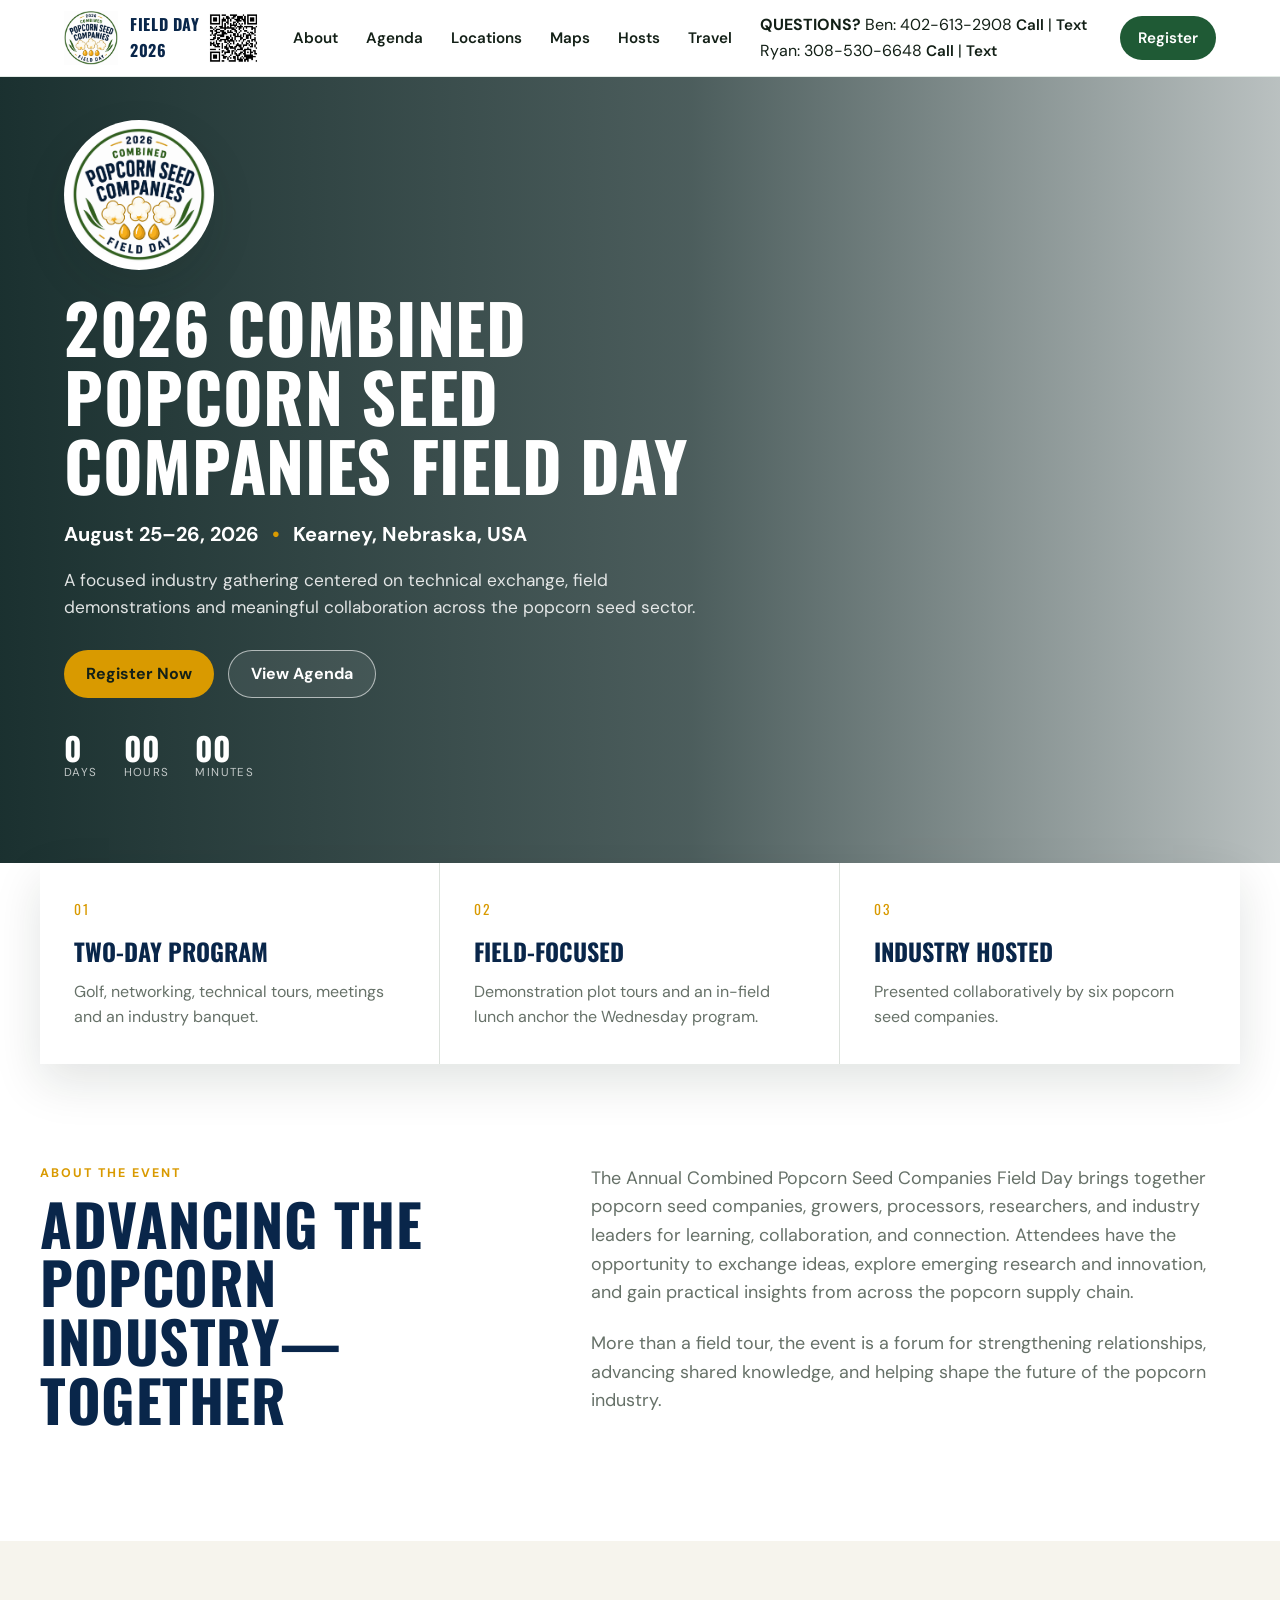
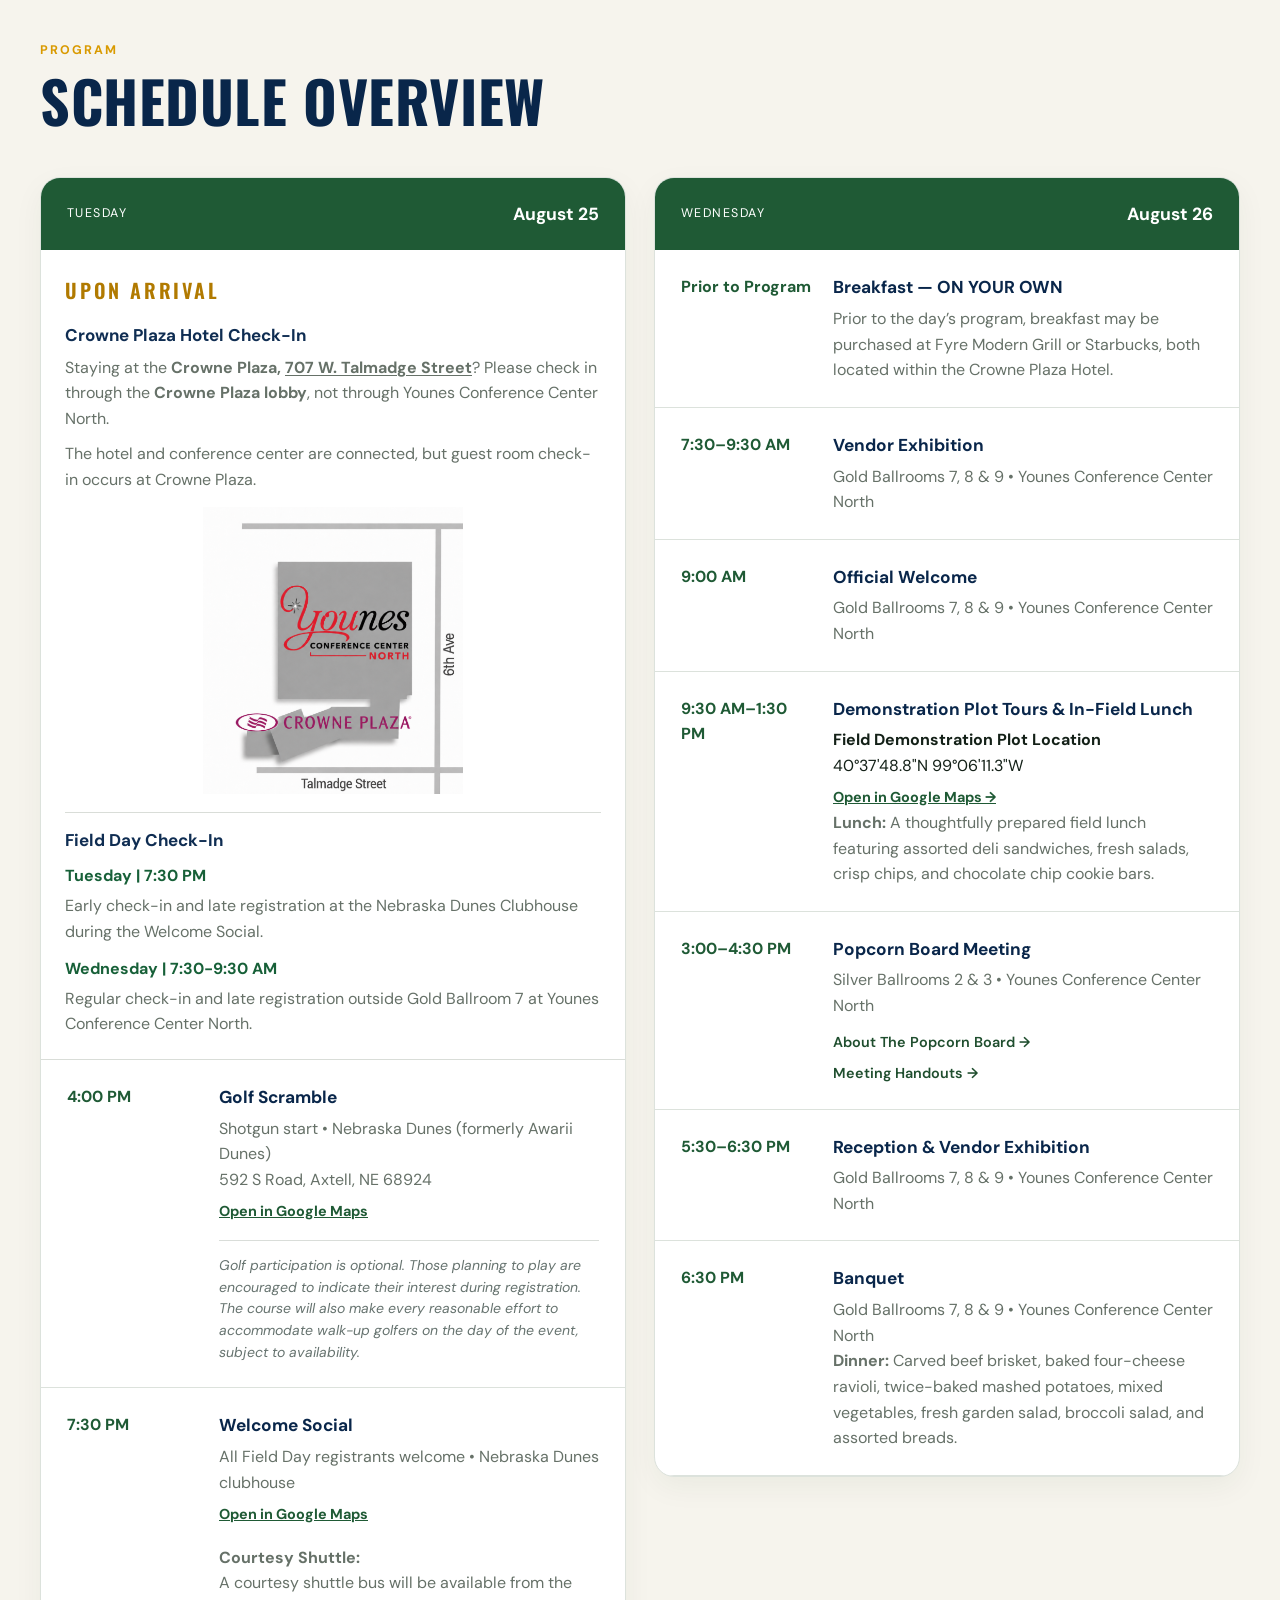
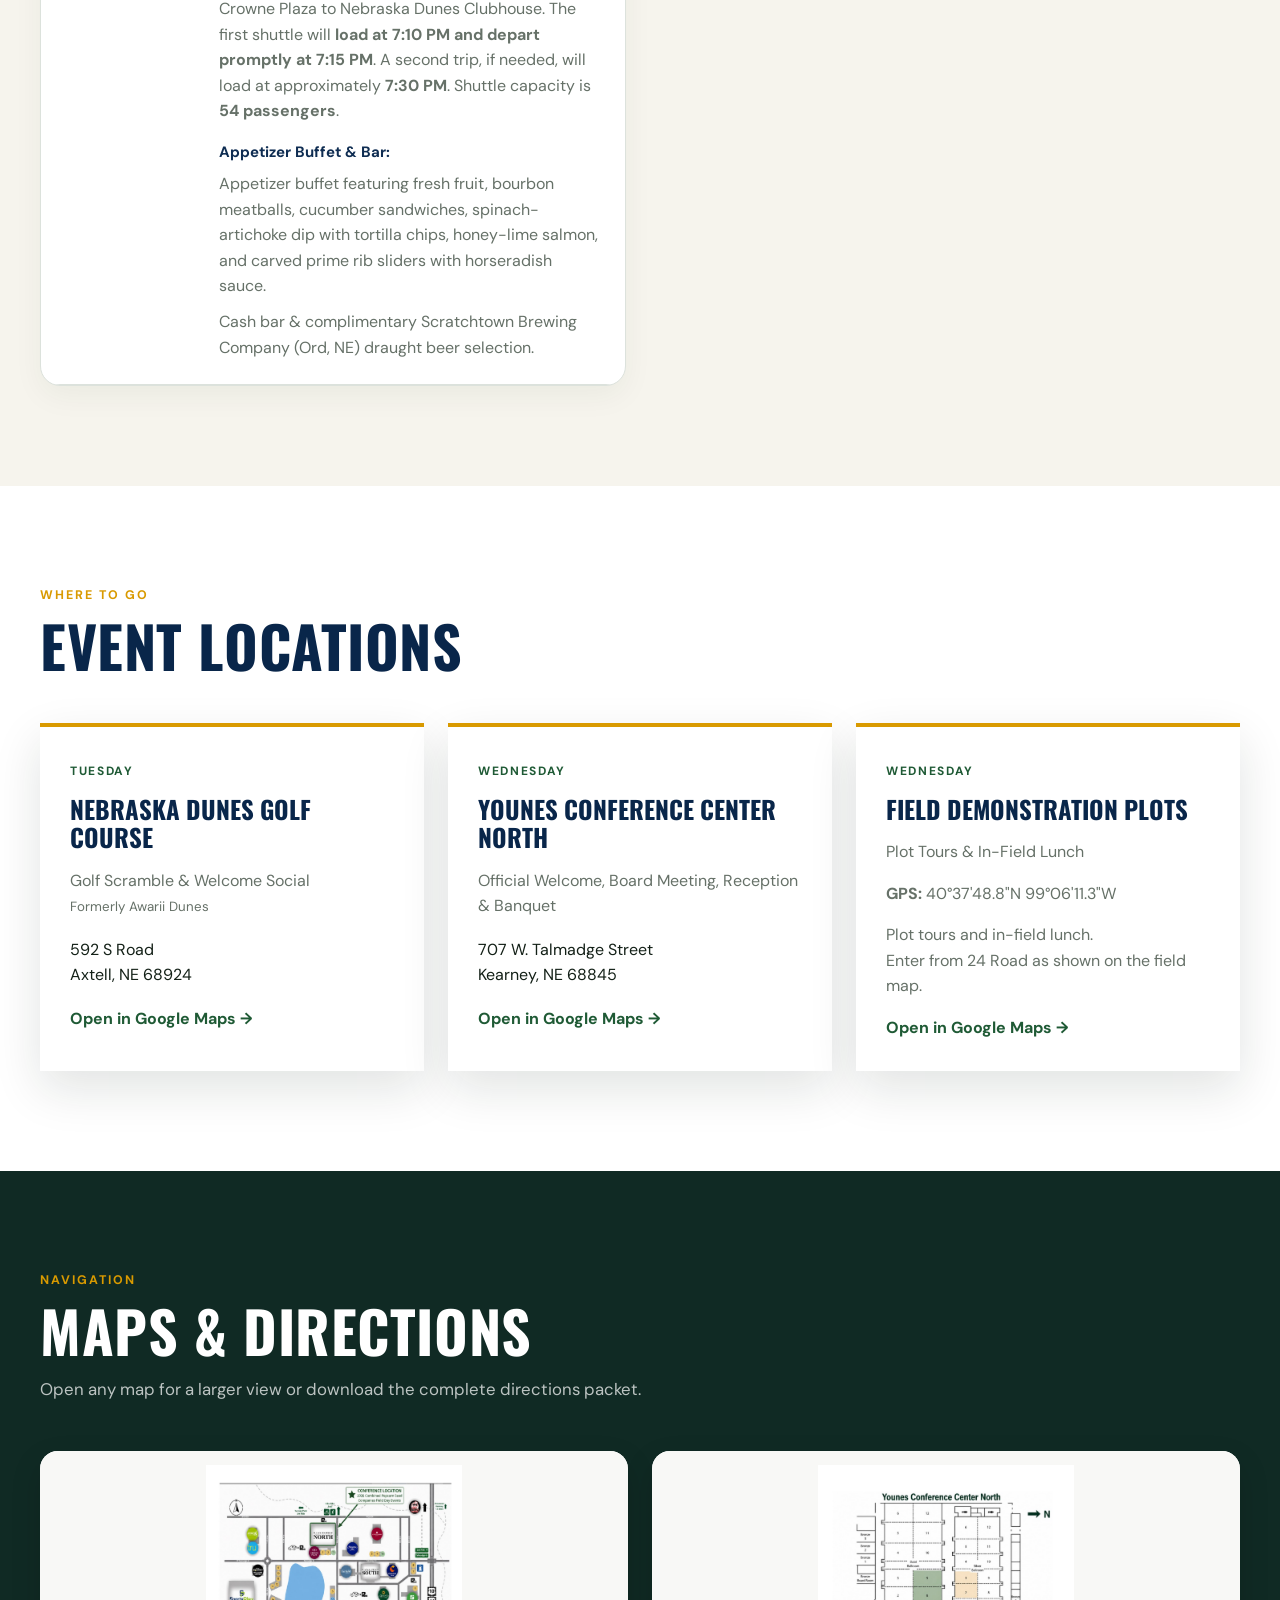
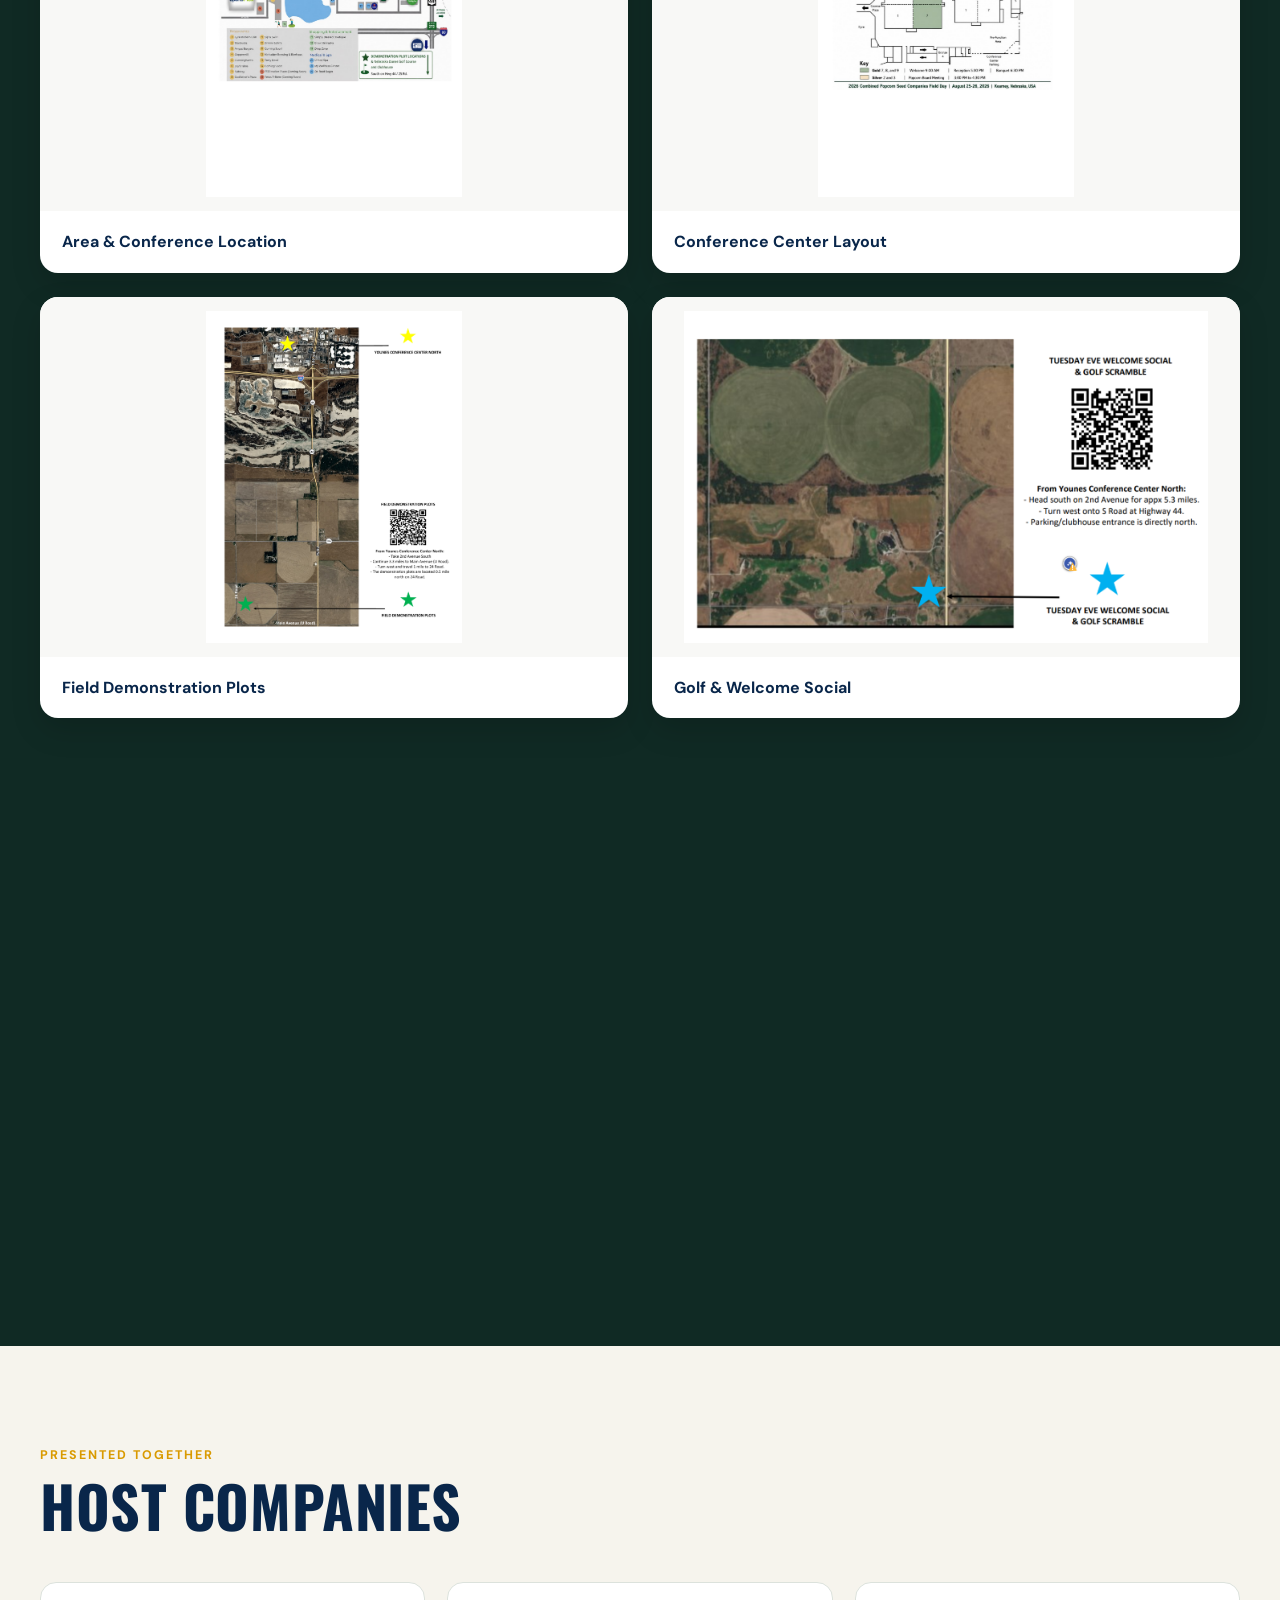
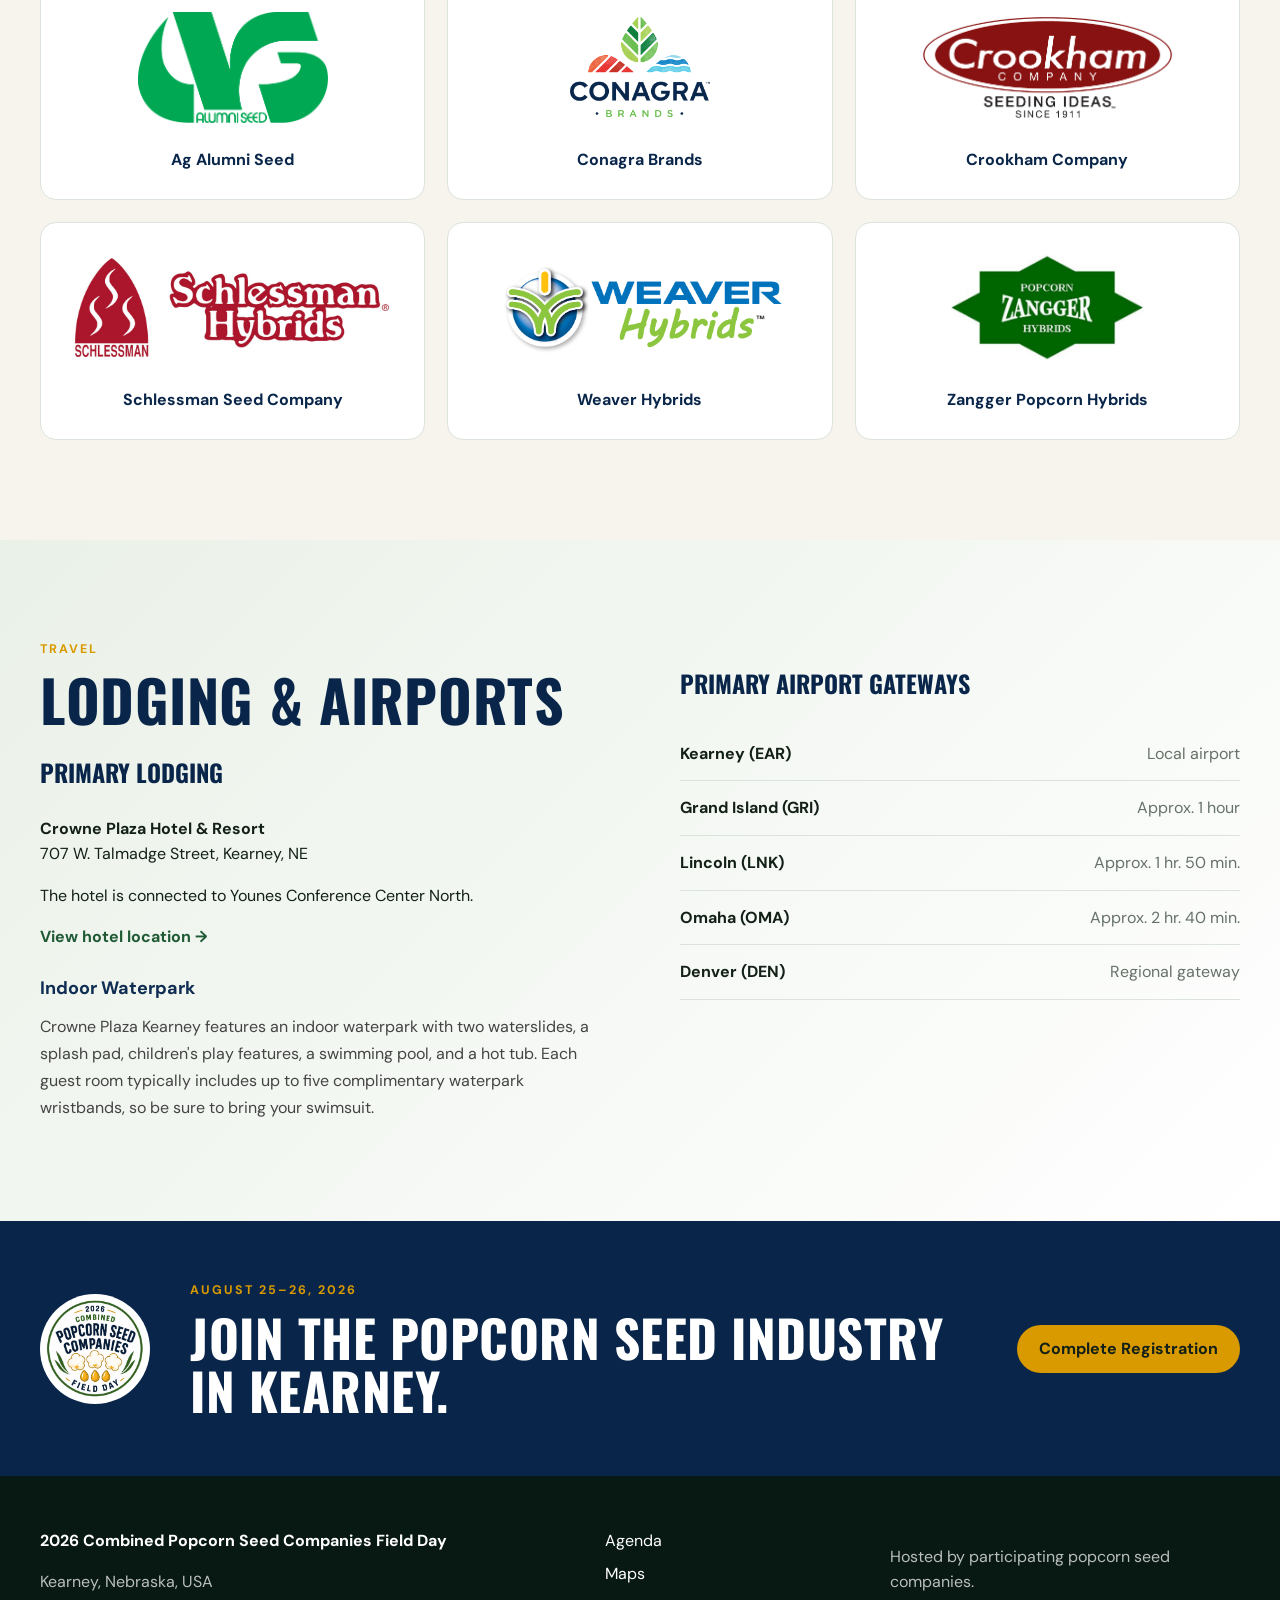
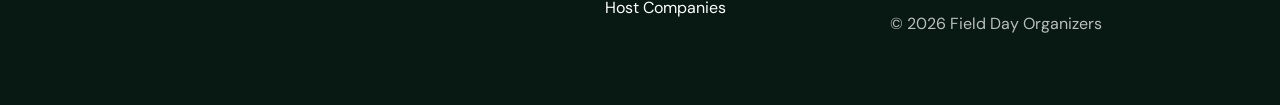
==== index.html @ 21fa8c06 "Update index.html" ====
<!doctype html>
<html lang="en">
<head>
  <meta charset="utf-8">
  <meta name="viewport" content="width=device-width, initial-scale=1">
  <meta name="description" content="Official event site for the 2026 Combined Popcorn Seed Companies Field Day, August 25–26 in Kearney, Nebraska.">
  <meta name="theme-color" content="#173f2a">
  <title>2026 Combined Popcorn Seed Companies Field Day</title>
  <link rel="preconnect" href="https://fonts.googleapis.com">
  <link rel="preconnect" href="https://fonts.gstatic.com" crossorigin>
  <link href="https://fonts.googleapis.com/css2?family=DM+Sans:wght@400;500;600;700&family=Oswald:wght@500;600;700&display=swap" rel="stylesheet">
  <link rel="stylesheet" href="styles.css">
</head>
<body>
  <a class="skip-link" href="#main">Skip to content</a>

  <header class="site-header" id="top">
    <div class="nav-wrap">
      <a class="brand" href="#top" aria-label="Field Day home">
        <img src="event-logo.png" alt="2026 Combined Popcorn Seed Companies Field Day logo">
        <span>Field Day 2026</span>
      </a>
      <button class="menu-toggle" aria-expanded="false" aria-controls="site-nav">Menu</button>
      <nav id="site-nav" aria-label="Primary navigation">

<div class="nav-qr">
  <img src="event-site-qr.png" alt="QR code for Field Day event site">
</div>

  <a href="#about">About</a>
        <a href="#agenda">Agenda</a>
        <a href="#locations">Locations</a>
        <a href="#maps">Maps</a>
        <a href="#hosts">Hosts</a>
        <a href="#travel">Travel</a>

<div class="nav-contact">
  <strong>QUESTIONS?</strong>

  <span class="contact-line">
    Ben: 402-613-2908
    <a href="tel:+14026132908">Call</a>
    <span class="contact-divider">|</span>
    <a href="sms:+14026132908">Text</a>
  </span>

  <span class="contact-line">
    Ryan: 308-530-6648
    <a href="tel:+13085306648">Call</a>
    <span class="contact-divider">|</span>
    <a href="sms:+13085306648">Text</a>
  </span>
</div>

<a class="nav-register" href="https://forms.gle/hFQQf5shELJ8Fr5n6" target="_blank" rel="noopener">Register</a>
      </nav>
    </div>
  </header>

  <main id="main">
    <section class="hero">
      <div class="hero-overlay"></div>
      <div class="hero-inner reveal">
        <img class="hero-logo" src="event-logo.png" alt="">
        <h1>2026 Combined Popcorn Seed Companies <span class="no-break">Field Day</span></h1>
        <p class="hero-meta">August 25–26, 2026 <span>•</span> Kearney, Nebraska, USA</p>
        <p class="hero-copy">A focused industry gathering centered on technical exchange, field demonstrations and meaningful collaboration across the popcorn seed sector.</p>
        <div class="hero-actions">
          <a class="button button-primary" href="https://forms.gle/hFQQf5shELJ8Fr5n6" target="_blank" rel="noopener">Register Now</a>
          <a class="button button-secondary" href="#agenda">View Agenda</a>
        </div>
        <div class="countdown" aria-label="Countdown to Field Day">
          <div><strong id="days">--</strong><span>Days</span></div>
          <div><strong id="hours">--</strong><span>Hours</span></div>
          <div><strong id="minutes">--</strong><span>Minutes</span></div>
        </div>
      </div>
    </section>

    <section class="quick-facts section">
      <div class="section-inner facts-grid reveal">
        <article><span>01</span><h2>Two-Day Program</h2><p>Golf, networking, technical tours, meetings and an industry banquet.</p></article>
        <article><span>02</span><h2>Field-Focused</h2><p>Demonstration plot tours and an in-field lunch anchor the Wednesday program.</p></article>
        <article><span>03</span><h2>Industry Hosted</h2><p>Presented collaboratively by six popcorn seed companies.</p></article>
      </div>
    </section>

    <section class="section about-section" id="about">
      <div class="section-inner about-grid">
        <div class="section-heading reveal">
          <p class="eyebrow">About the Event</p>
          <h2>Advancing the Popcorn Industry—Together</h2>
        </div>
        <div class="about-copy reveal">
          <p>The Annual Combined Popcorn Seed Companies Field Day brings together popcorn seed companies, growers, processors, researchers, and industry leaders for learning, collaboration, and connection. Attendees have the opportunity to exchange ideas, explore emerging research and innovation, and gain practical insights from across the popcorn supply chain.</p>
          <p>More than a field tour, the event is a forum for strengthening relationships, advancing shared knowledge, and helping shape the future of the popcorn industry.</p>
        </div>
      </div>
    </section>

    <section class="section section-light" id="agenda">
      <div class="section-inner">
        <div class="section-heading reveal">
          <p class="eyebrow">Program</p>
          <h2>Schedule Overview</h2>
        </div>

<div class="day-grid">

  <!-- TUESDAY -->
  <article class="day-card reveal">

    <div class="day-head">
      <span>Tuesday</span>
      <strong>August 25</strong>
    </div>
  <div class="arrival-info">

      <div class="arrival-heading">UPON ARRIVAL</div>

      <div class="arrival-block">
        <h3>Crowne Plaza Hotel Check-In</h3>

      <p>
  Staying at the <strong>Crowne Plaza,
  <a class="arrival-address"
     href="https://www.google.com/maps/search/?api=1&query=Crowne+Plaza+Kearney+707+W+Talmadge+Street+Kearney+NE"
     target="_blank"
     rel="noopener">707 W. Talmadge Street</a></strong>?
  Please check in through the <strong>Crowne Plaza lobby</strong>, not through
  Younes Conference Center North.
</p>

        <p class="arrival-small">
          The hotel and conference center are connected, but guest room check-in
          occurs at Crowne Plaza.
        </p>

        <img
          class="arrival-map"
          src="younes-crowne-detail.png"
          alt="Map showing Crowne Plaza and Younes Conference Center North">
      </div>

      <div class="arrival-registration">
        <h3>Field Day Check-In</h3>

        <div class="arrival-row">
          <strong>Tuesday | 7:30 PM</strong>
          <span>
            Early check-in and late registration at the Nebraska Dunes Clubhouse
            during the Welcome Social.
          </span>
        </div>

        <div class="arrival-row">
          <strong>Wednesday | 7:30-9:30 AM</strong>
          <span>
            Regular check-in and late registration outside Gold Ballroom 7
            at Younes Conference Center North.
          </span>
        </div>

      </div>

    </div>
<div class="timeline-item golf-item">
  <time>4:00 PM</time>
  <div>
    <h3>Golf Scramble</h3>

    <p>
      Shotgun start • Nebraska Dunes (formerly Awarii Dunes)<br>
      592 S Road, Axtell, NE 68924
    </p>

    <a href="https://www.google.com/maps/search/?api=1&query=Nebraska+Dunes+Golf+Course+592+S+Road+Axtell+NE+68924"
       target="_blank"
       rel="noopener">
      Open in Google Maps
    </a>

    <p class="golf-note">
      Golf participation is optional. Those planning to play are encouraged to indicate
      their interest during registration. The course will also make every reasonable effort
      to accommodate walk-up golfers on the day of the event, subject to availability.
    </p>
  </div>
</div>


<div class="timeline-item">
  <time>7:30 PM</time>

  <div>
    <h3>Welcome Social</h3>

    <p>
      All Field Day registrants welcome • Nebraska Dunes clubhouse
    </p>

    <a href="https://www.google.com/maps/search/?api=1&query=Nebraska+Dunes+Golf+Course+592+S+Road+Axtell+NE+68924"
       target="_blank"
       rel="noopener">
      Open in Google Maps
      </a>

    <p style="margin-top:18px;">
      <strong>Courtesy Shuttle:</strong><br>
      A courtesy shuttle bus will be available from the Crowne Plaza to Nebraska Dunes Clubhouse.
      The first shuttle will <strong>load at 7:10 PM and depart promptly at 7:15 PM</strong>.
      A second trip, if needed, will load at approximately <strong>7:30 PM</strong>.
      Shuttle capacity is <strong>54 passengers</strong>.
    </p>

    <div class="social-details">
      <h4>Appetizer Buffet &amp; Bar:</h4>

      <p>
        Appetizer buffet featuring fresh fruit, bourbon meatballs, cucumber sandwiches,
        spinach-artichoke dip with tortilla chips, honey-lime salmon, and carved prime
        rib sliders with horseradish sauce.
      </p>

      <p>
        Cash bar &amp; complimentary Scratchtown Brewing Company (Ord, NE) draught beer selection.
      </p>
    </div>
  </div>
</div>
  

  </article>


  <!-- WEDNESDAY -->
  <article class="day-card reveal">

    <div class="day-head">
      <span>Wednesday</span>
      <strong>August 26</strong>
    </div>
            <div class="timeline-item">
              <time>Prior to Program</time>
              <div><h3>Breakfast — ON YOUR OWN</h3><p>Prior to the day’s program, breakfast may be purchased at Fyre Modern Grill or Starbucks, both located within the Crowne Plaza Hotel.</p></div>
            </div>
            <div class="timeline-item">
              <time>7:30–9:30 AM</time>
              <div><h3>Vendor Exhibition</h3><p>Gold Ballrooms 7, 8 &amp; 9 • Younes Conference Center North</p></div>
            </div>
            <div class="timeline-item">
              <time>9:00 AM</time>
              <div><h3>Official Welcome</h3><p>Gold Ballrooms 7, 8 &amp; 9 • Younes Conference Center North</p></div>
            </div>
            <div class="timeline-item">
              <time>9:30 AM–1:30 PM</time>
              <div><h3>Demonstration Plot Tours & In-Field Lunch</h3>

<div class="location-coming-soon">
    <strong>Field Demonstration Plot Location</strong><br>
    40°37'48.8"N 99°06'11.3"W<br>
    <a href="https://www.google.com/maps/search/?api=1&query=40%C2%B037%2748.8%22N+99%C2%B006%2711.3%22W"
       target="_blank"
       rel="noopener">
        Open in Google Maps →
    </a>
</div><p class="lunch-note">
    <strong>Lunch:</strong> A thoughtfully prepared field lunch featuring assorted deli sandwiches, fresh salads, crisp chips, and chocolate chip cookie bars.
</p></div>
            </div>
          <div class="timeline-item">
  <time>3:00–4:30 PM</time>
  <div>
    <h3>Popcorn Board Meeting</h3>
    <p>Silver Ballrooms 2 &amp; 3 • Younes Conference Center North</p>

    <div style="margin-top:12px;">
    <a href="https://www.popcorn.org/All-About-Popcorn/About-Us/"
   style="display:block; color:#1f4e2e; font-weight:600; text-decoration:none; margin-bottom:6px;">
  About The Popcorn Board →
</a>

      <a href="meeting-handouts.html"
         style="display:block; color:#1f4e2e; font-weight:600; text-decoration:none;">
        Meeting Handouts →
      </a>
    </div>
  </div>
</div>

<div class="timeline-item">
  <time>5:30–6:30 PM</time>
  <div>
    <h3>Reception &amp; Vendor Exhibition</h3>
    <p>Gold Ballrooms 7, 8 &amp; 9 • Younes Conference Center North</p>
  </div>
</div>

<div class="timeline-item">
  <time>6:30 PM</time>
  <div>
    <h3>Banquet</h3>
    <p>Gold Ballrooms 7, 8 &amp; 9 • Younes Conference Center North</p>
    <p class="lunch-note">
      <strong>Dinner:</strong> Carved beef brisket, baked four-cheese ravioli,
      twice-baked mashed potatoes, mixed vegetables, fresh garden salad,
      broccoli salad, and assorted breads.
    </p>
  </div>
</div>
          </article>
        </div>
      </div>
    </section>

    <section class="section locations" id="locations">
      <div class="section-inner">
        <div class="section-heading reveal">
          <p class="eyebrow">Where to Go</p>
          <h2>Event Locations</h2>
        </div>
        <div class="location-grid">
          <article class="location-card reveal">
            <span class="location-label">Tuesday</span>
            <h3>Nebraska Dunes Golf Course</h3>
            <p>Golf Scramble &amp; Welcome Social<br><small>Formerly Awarii Dunes</small></p>
            <address>592 S Road<br>Axtell, NE 68924</address>
            <a class="text-link" href="https://www.google.com/maps/search/?api=1&query=Nebraska+Dunes+Golf+Course+592+S+Road+Axtell+NE+68924" target="_blank" rel="noopener">Open in Google Maps →</a>
          </article>
          <article class="location-card reveal">
            <span class="location-label">Wednesday</span>
            <h3>Younes Conference Center North</h3>
            <p>Official Welcome, Board Meeting, Reception &amp; Banquet</p>
            <address>707 W. Talmadge Street<br>Kearney, NE 68845</address>
            <a class="text-link" href="https://www.google.com/maps/search/?api=1&query=Younes+Conference+Center+North+707+W+Talmadge+Street+Kearney+NE+68845" target="_blank" rel="noopener">Open in Google Maps →</a>
          </article>
         <article class="location-card reveal">
  <span class="location-label">Wednesday</span>

  <h3>Field Demonstration Plots</h3>

  <p>Plot Tours &amp; In-Field Lunch</p>

  <p>
    <strong>GPS:</strong> 40°37'48.8"N 99°06'11.3"W
  </p>

  <p>
    Plot tours and in-field lunch.<br>
    Enter from 24 Road as shown on the field map.
  </p>

  <a class="text-link"
     href="https://www.google.com/maps/search/?api=1&query=40%C2%B037%2748.8%22N+99%C2%B006%2711.3%22W"
     target="_blank"
     rel="noopener">
     Open in Google Maps →
  </a>
</article>

</div>
</div>
</section>

<section class="section section-dark" id="maps">
  <div class="section-inner">

    <div class="section-heading reveal">
      <p class="eyebrow">Navigation</p>
      <h2>Maps &amp; Directions</h2>
      <p>Open any map for a larger view or download the complete directions packet.</p>
    </div>

    <div class="map-grid">

      <a class="map-card reveal"
         href="area-map.png"
         target="_blank"
         rel="noopener">
        <img
          src="area-map.png"
          alt="Area map showing Younes Conference Center North, nearby hotels and routes">
        <span>Area &amp; Conference Location</span>
      </a>

      <a class="map-card reveal"
         href="conference-center-map.png"
         target="_blank"
         rel="noopener">
        <img
          src="conference-center-map.png"
          alt="Younes Conference Center North ballroom layout">
        <span>Conference Center Layout</span>
      </a>

      <a class="map-card reveal"
         href="demonstration-plots-map.png"
         target="_blank"
         rel="noopener">
        <img
          src="demonstration-plots-map.png"
          alt="Field demonstration plot directions">
        <span>Field Demonstration Plots</span>
      </a>

      <a class="map-card reveal"
         href="nebraska-dunes-map-public.png"
         target="_blank"
         rel="noopener">
        <img
          src="nebraska-dunes-map-public.png"
          alt="Golf and Welcome Social map and driving directions">
        <span>Golf &amp; Welcome Social</span>
      </a>

      <a class="map-card reveal map-card-wide"
         href="plot-parking-map.png"
         target="_blank"
         rel="noopener">
        <img
          src="plot-parking-map.png"
          alt="Aerial map showing the field demonstration plot entrance, parking and lunch location along 24 Road">
        <span>Plot Parking &amp; Site Access</span>
      </a>

    </div>

    <div class="center-action reveal">
      <a class="button button-gold"
         href="2026 Field Day Maps &amp; Directions Public.pdf"
         target="_blank"
         rel="noopener">
        Download Complete Maps PDF
      </a>
    </div>

  </div>
</section>

    <section class="section section-light" id="hosts">
      <div class="section-inner">
        <div class="section-heading reveal">
          <p class="eyebrow">Presented Together</p>
          <h2>Host Companies</h2>
        </div>
        <div class="logo-grid">
          <a class="logo-card reveal" href="https://www.agalumniseed.com/" target="_blank" rel="noopener"><img src="ag-alumni.png" alt="Ag Alumni Seed"><span>Ag Alumni Seed</span></a>
          <a class="logo-card reveal" href="https://www.conagrabrands.com/" target="_blank" rel="noopener"><img src="conagra.png" alt="Conagra Brands"><span>Conagra Brands</span></a>
          <a class="logo-card reveal" href="https://www.crookham.com/" target="_blank" rel="noopener"><img src="crookham.png" alt="Crookham Company"><span>Crookham Company</span></a>
          <a class="logo-card reveal" href="https://www.schlessman-seed.com/" target="_blank" rel="noopener"><img src="schlessman.jpg" alt="Schlessman Seed Company"><span>Schlessman Seed Company</span></a>
          <a class="logo-card reveal" href="https://weaverhybrids.com/" target="_blank" rel="noopener"><img src="weaver.png" alt="Weaver Hybrids"><span>Weaver Hybrids</span></a>
        <a class="logo-card reveal host-card"
   href="https://www.zanggerpopcornhybrids.com/"
   target="_blank"
   rel="noopener">

    <div class="host-badge">
    <strong>2026<br>PHYSICAL HOST</strong>
</div>

    <img src="zangger.png" alt="Zangger Popcorn Hybrids">

    <span>Zangger Popcorn Hybrids</span>

</a>
        </div>
      </div>
    </section>

    <section class="section travel" id="travel">
      <div class="section-inner travel-grid">
        <div class="reveal">
          <p class="eyebrow">Travel</p>
          <h2>Lodging &amp; Airports</h2>
          <h3>Primary Lodging</h3>
          <p><strong>Crowne Plaza Hotel &amp; Resort</strong><br>707 W. Talmadge Street, Kearney, NE</p>
          <p>The hotel is connected to Younes Conference Center North.</p>
          <a class="text-link" href="https://www.google.com/maps/search/?api=1&query=Crowne+Plaza+Kearney+707+W+Talmadge+Street+Kearney+NE" target="_blank" rel="noopener">View hotel location →</a> <div style="margin-top:24px;">
  <h4 style="font-size:18px; font-weight:700; color:#0f2d52; margin-bottom:10px;">
    Indoor Waterpark
  </h4>
  <p style="font-size:16px; line-height:1.7; color:#444; margin:0;">
    Crowne Plaza Kearney features an indoor waterpark with two waterslides, a splash pad, children's play features, a swimming pool, and a hot tub. Each guest room typically includes up to five complimentary waterpark wristbands, so be sure to bring your swimsuit.
  </p>
</div>
        </div>
        <div class="airport-list reveal">
          <h3>Primary Airport Gateways</h3>
          <p><strong>Kearney (EAR)</strong><span>Local airport</span></p>
          <p><strong>Grand Island (GRI)</strong><span>Approx. 1 hour</span></p>
          <p><strong>Lincoln (LNK)</strong><span>Approx. 1 hr. 50 min.</span></p>
          <p><strong>Omaha (OMA)</strong><span>Approx. 2 hr. 40 min.</span></p>
          <p><strong>Denver (DEN)</strong><span>Regional gateway</span></p>
        </div>
      </div>
    </section>

    <section class="cta-section">
      <div class="section-inner cta-inner reveal">
        <img src="event-logo.png" alt="">
        <div><p class="eyebrow">August 25–26, 2026</p><h2>Join the popcorn seed industry in Kearney.</h2></div>
        <a class="button button-primary" href="https://forms.gle/hFQQf5shELJ8Fr5n6" target="_blank" rel="noopener">Complete Registration</a>
      </div>
    </section>
  </main>

  <footer>
    <div class="footer-inner">
      <div><strong>2026 Combined Popcorn Seed Companies Field Day</strong><p>Kearney, Nebraska, USA</p></div>
      <div><a href="#agenda">Agenda</a><a href="#maps">Maps</a><a href="#hosts">Host Companies</a></div>
      <div><p>Hosted by participating popcorn seed companies.</p><p>© 2026 Field Day Organizers</p></div>
    </div>
  </footer>

  <script src="script.js"></script>
</body>
</html>
---- styles.css ----
:root{--green:#1f5a35;--green2:#35712d;--navy:#09264a;--gold:#d99a00;--cream:#f6f4ed;--ink:#132017;--muted:#667168;--white:#fff;--line:#dce2dc;--shadow:0 18px 45px rgba(14,37,23,.12)}
*{box-sizing:border-box}html{scroll-behavior:smooth}body{margin:0;font-family:"DM Sans",sans-serif;color:var(--ink);background:#fff;line-height:1.6}img{max-width:100%;display:block}a{color:inherit}.skip-link{position:absolute;left:-9999px}.skip-link:focus{left:1rem;top:1rem;z-index:999;background:#fff;padding:.75rem 1rem}.site-header{position:fixed;top:0;left:0;right:0;z-index:100;background:#fff;border-bottom:1px solid rgba(31,90,53,.12)}.nav-wrap{max-width:1200px;margin:auto;height:76px;padding:0 24px;display:flex;align-items:center;justify-content:space-between}.brand{display:flex;align-items:center;gap:12px;text-decoration:none;font-weight:700;color:var(--navy)}.brand img{width:54px;height:54px;object-fit:contain}.brand span{font-family:Oswald,sans-serif;letter-spacing:.04em;text-transform:uppercase}.site-header nav{display:flex;align-items:center;gap:28px}.site-header nav a{text-decoration:none;font-weight:600;font-size:.95rem}.site-header nav a:hover{color:var(--green)}.nav-register{background:var(--green);color:#fff!important;padding:10px 18px;border-radius:999px}.menu-toggle{display:none;border:0;background:transparent;font-weight:700;font-size:1rem}.hero{min-height:760px;display:grid;place-items:center;position:relative;padding:120px 24px 80px;background:url('assets/images/popcorn-bg.png') center/cover no-repeat;overflow:hidden}.hero-overlay{position:absolute;inset:0;background:linear-gradient(90deg,rgba(7,31,30,.92),rgba(7,31,30,.72) 54%,rgba(7,31,30,.28))}.hero-inner{position:relative;z-index:1;max-width:760px;width:100%;margin-right:auto;margin-left:max(24px,calc((100vw - 1200px)/2));color:#fff}.hero-logo{width:150px;background:#fff;border-radius:50%;padding:8px;box-shadow:var(--shadow);margin-bottom:22px}.eyebrow{text-transform:uppercase;letter-spacing:.16em;font-size:.78rem;font-weight:700;color:var(--gold);margin:0 0 10px}.hero h1,.section-heading h2,.travel h2,.cta-section h2{font-family:Oswald,sans-serif;text-transform:uppercase;line-height:1.02;letter-spacing:.01em}.hero h1{font-size:clamp(3rem,5.3vw,5.5rem);max-width:1000px;margin:0 0 18px}.no-break{white-space:nowrap}.hero-meta{font-size:1.25rem;font-weight:700;margin:0 0 14px}.hero-meta span{color:var(--gold);padding:0 8px}.hero-copy{font-size:1.08rem;max-width:650px;color:rgba(255,255,255,.86)}.hero-actions{display:flex;gap:14px;flex-wrap:wrap;margin-top:28px}.button{display:inline-flex;align-items:center;justify-content:center;min-height:48px;padding:0 22px;border-radius:999px;text-decoration:none;font-weight:700;transition:.2s ease}.button:hover{transform:translateY(-2px)}.button-primary{background:var(--gold);color:#132017}.button-secondary{border:1px solid rgba(255,255,255,.6);color:#fff;background:rgba(255,255,255,.08)}.button-gold{background:var(--gold);color:#1c261d}.countdown{display:flex;gap:26px;margin-top:34px}.countdown div{display:grid}.countdown strong{font-family:Oswald,sans-serif;font-size:2rem;line-height:1}.countdown span{font-size:.72rem;text-transform:uppercase;letter-spacing:.12em;color:rgba(255,255,255,.72)}.section{padding:100px 24px}.section-inner{max-width:1200px;margin:auto}.section-light{background:var(--cream)}.section-dark{background:#102a24;color:#fff}.section-heading{max-width:720px;margin-bottom:48px}.section-heading h2,.travel h2,.cta-section h2{font-size:clamp(2.4rem,4.5vw,4.5rem);margin:0 0 12px;color:var(--navy)}.section-dark .section-heading h2{color:#fff}.section-heading>p:last-child{color:var(--muted);font-size:1.05rem}.section-dark .section-heading>p:last-child{color:rgba(255,255,255,.72)}.quick-facts{padding:0 24px;background:#fff}.about-section{background:#fff}.about-grid{display:grid;grid-template-columns:.85fr 1.15fr;gap:72px;align-items:start}.about-grid .section-heading{margin-bottom:0}.about-copy{font-size:1.12rem;color:var(--muted);max-width:720px}.about-copy p{margin:0 0 22px}.about-copy p:last-child{margin-bottom:0}.facts-grid{display:grid;grid-template-columns:repeat(3,1fr);transform:translateY(-44px);position:relative;z-index:3;box-shadow:var(--shadow)}.facts-grid article{background:#fff;padding:34px;border-right:1px solid var(--line)}.facts-grid article:last-child{border-right:0}.facts-grid span{font-family:Oswald,sans-serif;font-size:.85rem;color:var(--gold);letter-spacing:.14em}.facts-grid h2{font-family:Oswald,sans-serif;text-transform:uppercase;color:var(--navy);margin:10px 0 8px}.facts-grid p{margin:0;color:var(--muted)}.day-grid{display:grid;grid-template-columns:.85fr 1.15fr;gap:28px}.day-card{background:#fff;border:1px solid var(--line);border-radius:20px;overflow:hidden;box-shadow:0 10px 30px rgba(20,50,25,.05)}.day-head{display:flex;justify-content:space-between;align-items:center;padding:22px 26px;background:var(--green);color:#fff}.day-head span{text-transform:uppercase;letter-spacing:.12em;font-size:.78rem}.day-head strong{font-size:1.1rem}.timeline-item{display:grid;grid-template-columns:130px 1fr;gap:22px;padding:24px 26px;border-bottom:1px solid var(--line)}.timeline-item time{font-weight:700;color:var(--green)}.timeline-item h3{margin:0 0 4px;color:var(--navy);font-size:1.08rem}.timeline-item p{margin:0;color:var(--muted)}.timeline-item a{display:inline-block;margin-top:8px;color:var(--green);font-weight:700;font-size:.9rem}.note{margin:22px 26px 26px;color:var(--muted);font-size:.9rem;font-style:italic}.location-grid{display:grid;grid-template-columns:repeat(3,1fr);gap:24px}.location-card{border-top:4px solid var(--gold);padding:30px;background:#fff;box-shadow:var(--shadow)}.location-label{font-size:.75rem;text-transform:uppercase;letter-spacing:.14em;color:var(--green);font-weight:700}.location-card h3{font-family:Oswald,sans-serif;text-transform:uppercase;color:var(--navy);font-size:1.55rem;line-height:1.15;margin:12px 0}.location-card p{color:var(--muted)}address{font-style:normal;margin:18px 0}.text-link{color:var(--green);font-weight:700;text-decoration:none}.map-grid{display:grid;grid-template-columns:repeat(2,1fr);gap:24px}.map-card{background:#fff;color:var(--ink);text-decoration:none;border-radius:18px;overflow:hidden;transition:.2s;box-shadow:0 12px 30px rgba(0,0,0,.15)}.map-card:hover{transform:translateY(-4px)}.map-card img{width:100%;height:360px;object-fit:contain;background:#f8f8f6;padding:14px}.map-card span{display:block;padding:18px 22px;font-weight:700;color:var(--navy)}.center-action{text-align:center;margin-top:34px}.logo-grid{display:grid;grid-template-columns:repeat(3,1fr);gap:22px}.logo-card{min-height:190px;background:#fff;border:1px solid var(--line);border-radius:16px;padding:24px;display:flex;flex-direction:column;align-items:center;justify-content:center;text-decoration:none;gap:18px;transition:.2s}.logo-card:hover{transform:translateY(-4px);box-shadow:var(--shadow)}.logo-card img{width:100%;height:100px;object-fit:contain}.logo-card span{font-weight:700;color:var(--navy)}.logo-dark{background:#121212}.logo-dark span{color:#fff}.travel{background:linear-gradient(135deg,#eaf1e8,#fff)}.travel-grid{display:grid;grid-template-columns:1fr 1fr;gap:80px;align-items:start}.travel h3,.airport-list h3{font-family:Oswald,sans-serif;color:var(--navy);text-transform:uppercase;font-size:1.5rem}.airport-list p{display:flex;justify-content:space-between;border-bottom:1px solid var(--line);padding:14px 0;margin:0}.airport-list span{color:var(--muted)}.cta-section{padding:60px 24px;background:var(--navy);color:#fff}.cta-inner{display:grid;grid-template-columns:120px 1fr auto;gap:30px;align-items:center}.cta-inner img{width:110px;background:#fff;border-radius:50%;padding:6px}.cta-section h2{color:#fff;margin:0;font-size:clamp(2rem,4vw,3.5rem)}footer{background:#081813;color:rgba(255,255,255,.72);padding:52px 24px}.footer-inner{max-width:1200px;margin:auto;display:grid;grid-template-columns:1.5fr .7fr 1fr;gap:40px}.footer-inner strong{color:#fff}.footer-inner a{display:block;color:#fff;text-decoration:none;margin-bottom:8px}.reveal{opacity:0;transform:translateY(18px);transition:opacity .7s ease,transform .7s ease}.reveal.visible{opacity:1;transform:none}
@media(max-width:900px){.site-header nav{position:absolute;top:76px;left:0;right:0;background:#fff;padding:22px 24px;display:none;flex-direction:column;align-items:flex-start;border-bottom:1px solid var(--line)}.site-header nav.open{display:flex}.menu-toggle{display:block}.hero-inner{margin-left:0}.facts-grid,.day-grid,.location-grid,.logo-grid,.travel-grid,.footer-inner,.about-grid{grid-template-columns:1fr}.facts-grid{transform:none;margin:0}.facts-grid article{border-right:0;border-bottom:1px solid var(--line)}.quick-facts{padding:30px 24px}.map-grid{grid-template-columns:1fr}.cta-inner{grid-template-columns:80px 1fr}.cta-inner .button{grid-column:1/-1}.timeline-item{grid-template-columns:1fr;gap:4px}.section{padding:76px 20px}}
@media(max-width:560px){.brand span{display:none}.hero{min-height:720px}.hero h1{font-size:3.1rem}.hero-logo{width:120px}.hero-meta span{display:none}.hero-meta{display:grid;gap:4px}.countdown{gap:18px}.map-card img{height:260px}.logo-grid{grid-template-columns:1fr}.cta-inner{grid-template-columns:1fr}.cta-inner img{width:88px}.footer-inner{gap:24px}}

/* Host-company logo normalization */
.logo-card{
  min-height:218px;
  padding:26px 28px 24px;
  gap:20px;
  background:#fff;
}
.logo-card img{
  width:100%;
  height:112px;
  max-width:310px;
  object-fit:contain;
  object-position:center;
  margin:auto;
}
.logo-card span{
  min-height:30px;
  display:flex;
  align-items:center;
  justify-content:center;
  text-align:center;
  line-height:1.25;
}
.logo-card:hover{
  transform:translateY(-5px);
  box-shadow:0 18px 40px rgba(20,50,25,.13);
  border-color:rgba(31,90,53,.22);
}
.logo-card:nth-child(1) img{max-width:190px;}
.logo-card:nth-child(2) img{max-width:220px;}
.logo-card:nth-child(3) img{max-width:270px;}
.logo-card:nth-child(4) img{max-width:315px;}
.logo-card:nth-child(5) img{max-width:300px;}
.logo-card:nth-child(6) img{max-width:205px;}

/* Popcorn Board agenda link */
.popcorn-board-link{
  display:inline-flex;
  align-items:center;
  gap:9px;
  margin-top:11px;
  color:var(--green);
  font-weight:700;
  text-decoration:none;
  line-height:1.2;
}
.popcorn-board-link:hover{
  text-decoration:underline;
}
.popcorn-board-logo{
  width:34px;
  height:26px;
  object-fit:contain;
  object-position:center;
  flex:0 0 auto;
  display:block;
}
@media (max-width:700px){
  .popcorn-board-logo{
    width:30px;
    height:23px;
  }
}

.field-map-locked {
    cursor: default;
    pointer-events: none;
}

.field-map-placeholder {
    min-height: 260px;
    display: flex;
    flex-direction: column;
    justify-content: center;
    align-items: center;
    gap: 12px;
    padding: 32px;
    text-align: center;
    background:
        linear-gradient(rgba(255,255,255,.92), rgba(255,255,255,.92)),
        repeating-linear-gradient(
            135deg,
            #e8ecea 0,
            #e8ecea 16px,
            #f4f6f5 16px,
            #f4f6f5 32px
        );
}

.field-map-lock {
    font-size: 32px;
}

.field-map-placeholder strong {
    font-family: Oswald, sans-serif;
    font-size: 24px;
    text-transform: uppercase;
}

.field-map-placeholder small {
    color: #666;
    max-width: 300px;
    line-height: 1.5;
}}
/* ---------- 2026 Physical Host ---------- */

.host-card{
    position:relative;
    border:2px solid #c9a227;
    box-shadow:0 10px 22px rgba(201,162,39,.18);
}
.host-card:hover{
    background:#fffdf4;
    border-color:#d4af37;

    box-shadow:
        0 0 0 2px rgba(212,175,55,.45),
        0 14px 30px rgba(212,175,55,.35);

    transform:translateY(-3px);
    transition:all .25s ease;
}

.host-badge{
    position:absolute;
    top:12px;
    right:12px;

    background:#c9a227;
    color:#fff;

    padding:5px 10px;
    border-radius:999px;

    font-family:'Oswald', sans-serif;
    font-size:11px;
    font-weight:700;
    letter-spacing:1.3px;
    text-transform:uppercase;
    line-height:1.2;
    text-align:center;
}
.map-card-wide {
  grid-column: 1 / -1;
  max-width: 760px;
  justify-self: center;
  width: 100%;
}
@media (max-width: 768px) {
  .map-card-wide {
    grid-column: auto;
    max-width: 100%;
    justify-self: stretch;
  }
}
/* UPON ARRIVAL */

.arrival-info {
  margin: 24px 24px 22px;
  padding-top: 0;
  border-top: none !important;
}

.arrival-heading {
  margin-bottom: 18px;
  font-family: "Oswald", sans-serif;
  font-size: 20px;
  font-weight: 600;
  letter-spacing: 0.14em;
  color: #b17a00;
}

.arrival-block h3,
.arrival-registration h3 {
  margin: 0 0 8px;
  color: #0f2d52;
  font-size: 17px;
  line-height: 1.3;
}

.arrival-block p {
  margin: 0 0 10px;
  color: var(--muted);
  font-size: 1rem;
  line-height: 1.6;
}

.arrival-small {
  font-size: 1rem !important;
}

.arrival-map {
  display: block;
  width: 100%;
  max-width: 260px;
  height: auto;
  margin: 14px auto 18px;
}

.arrival-registration {
  padding-top: 16px;
  border-top: 1px solid #d9ddd8;
}

.arrival-registration h3 {
  margin-bottom: 12px;
}

.arrival-row {
  margin-bottom: 12px;
}

.arrival-row:last-child {
  margin-bottom: 0;
}

.arrival-row strong {
  display: block;
  margin-bottom: 4px;
  color: #176038;
  font-size: 1rem;
  font-weight: 700;
}

.arrival-row span {
  display: block;
  color: var(--muted);
  font-size: 1rem;
  line-height: 1.6;
}

@media (max-width: 700px) {
  .arrival-info {
    margin-left: 18px;
    margin-right: 18px;
  }

  .arrival-map {
    max-width: 230px;
  }
}
/* Golf note directly beneath Golf Scramble */
.golf-note {
  margin: 16px 0 0 !important;
  padding-top: 14px;
  border-top: 1px solid #d9ddd9;
  font-size: 14px !important;
  line-height: 1.55 !important;
  font-style: italic;
  color: #66736f !important;
}

/* Welcome Social food & beverage details */
.social-details {
  margin-top: 18px;
}

.social-details h4 {
  margin: 0 0 8px;
  font-family: "DM Sans", sans-serif;
  font-size: 15px;
  line-height: 1.4;
  font-weight: 700;
  color: #0f2d52;
}

.social-details p {
  margin: 0 0 10px;
  font-size: 1rem;
  line-height: 1.6;
  color: var(--muted);
}

.social-details p:last-child {
  margin-bottom: 0;
}
/* KEEP TUESDAY + WEDNESDAY AGENDA SIDE BY SIDE */
#agenda .day-grid {
  display: grid;
  grid-template-columns: repeat(2, minmax(0, 1fr));
  gap: 28px;
  align-items: start;
}

#agenda .day-card {
  min-width: 0;
  width: 100%;
}

/* Only stack the agenda on genuinely small/mobile screens */
@media (max-width: 700px) {
  #agenda .day-grid {
    grid-template-columns: 1fr;
  }
}
/* QR CODE IN NAVIGATION */
.nav-qr {
  display: flex;
  align-items: center;
  justify-content: center;
  width: 54px;
  height: 54px;
  flex: 0 0 54px;
  margin-right: 4px;
}

.nav-qr img {
  display: block !important;
  width: 54px !important;
  height: 54px !important;
  max-width: 54px !important;
  max-height: 54px !important;
  object-fit: contain !important;
  margin: 0 !important;
  padding: 0 !important;
}

@media (max-width: 900px) {
  .nav-qr {
    display: none;
  }
}
.arrival-address {
  color: inherit;
  font-weight: inherit;
  text-decoration: underline;
  text-decoration-thickness: 1px;
  text-underline-offset: 2px;
}

.arrival-address:hover {
  color: var(--green);
}
/* No divider above Upon Arrival */
.arrival-info {
  border-top: none !important;
}

/* Divider between Upon Arrival and Tuesday activities */
.golf-item {
  border-top: 1px solid #d9ddd8;
}
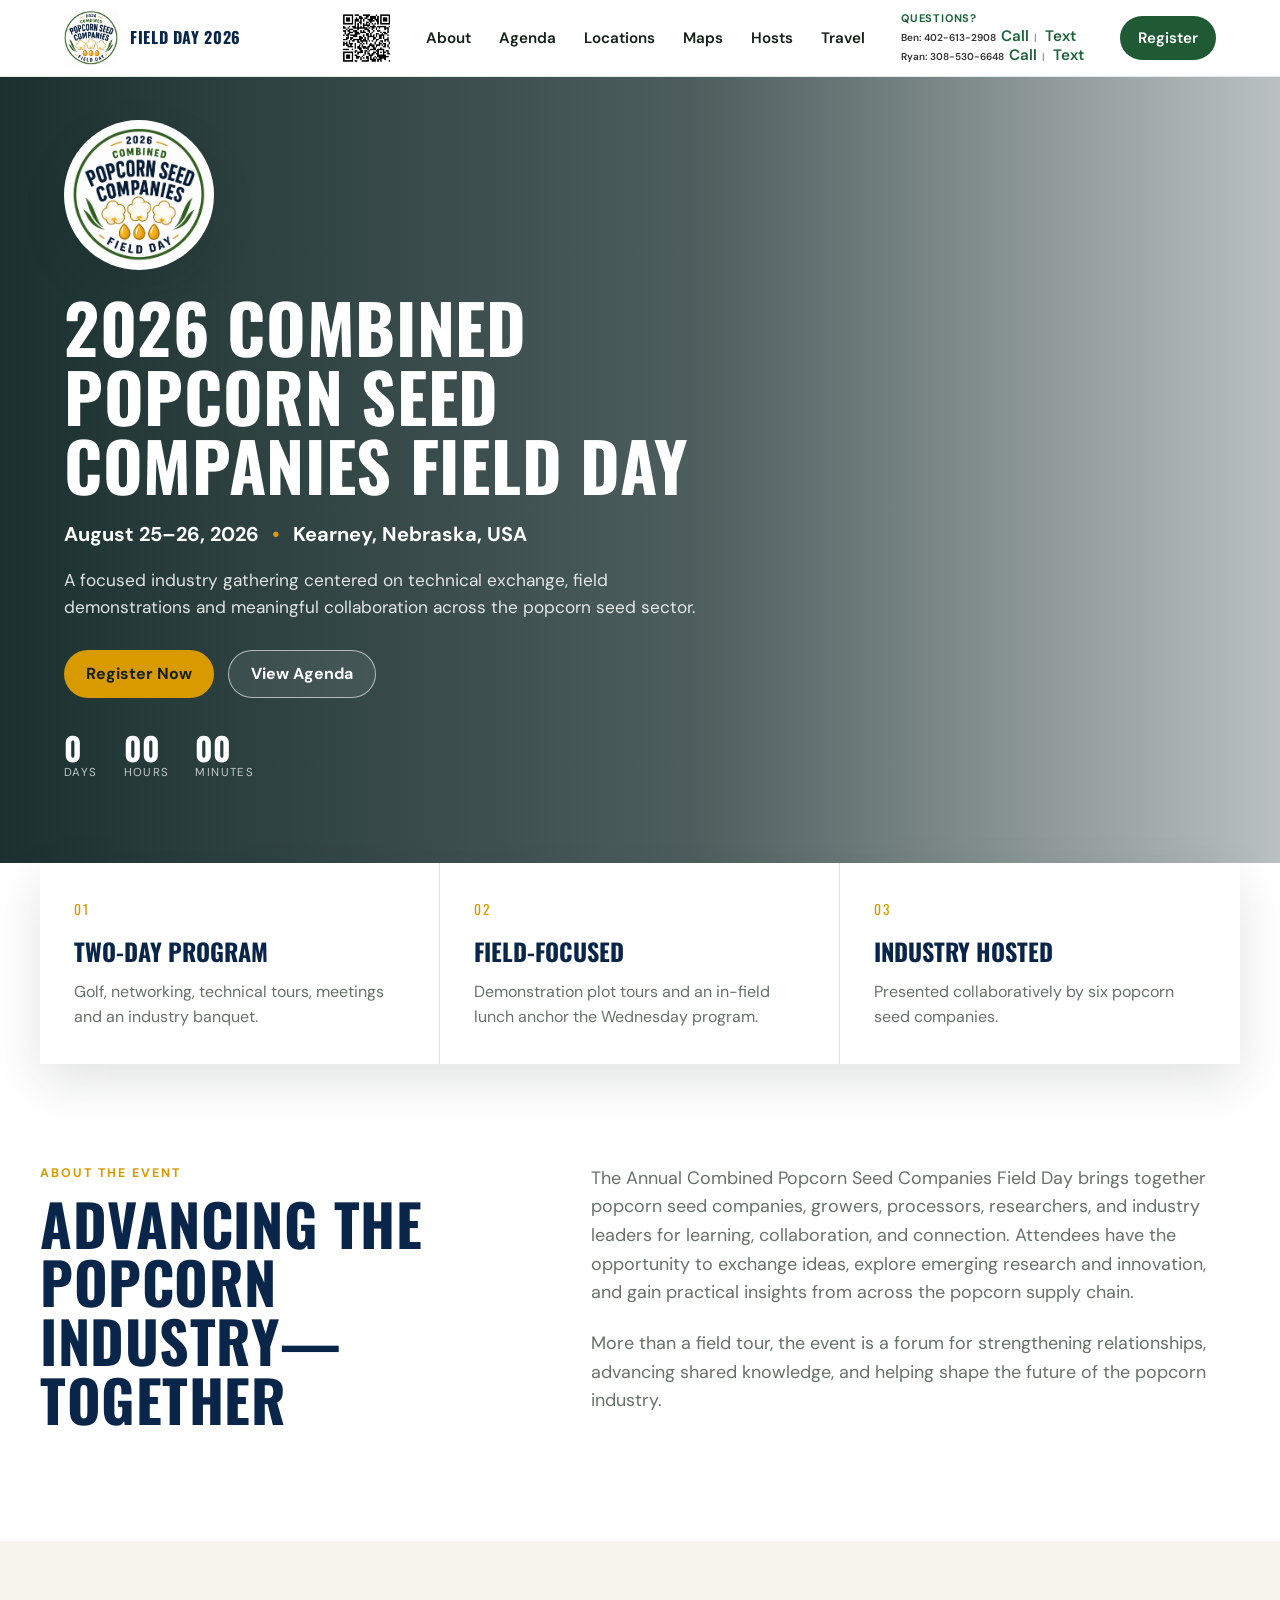
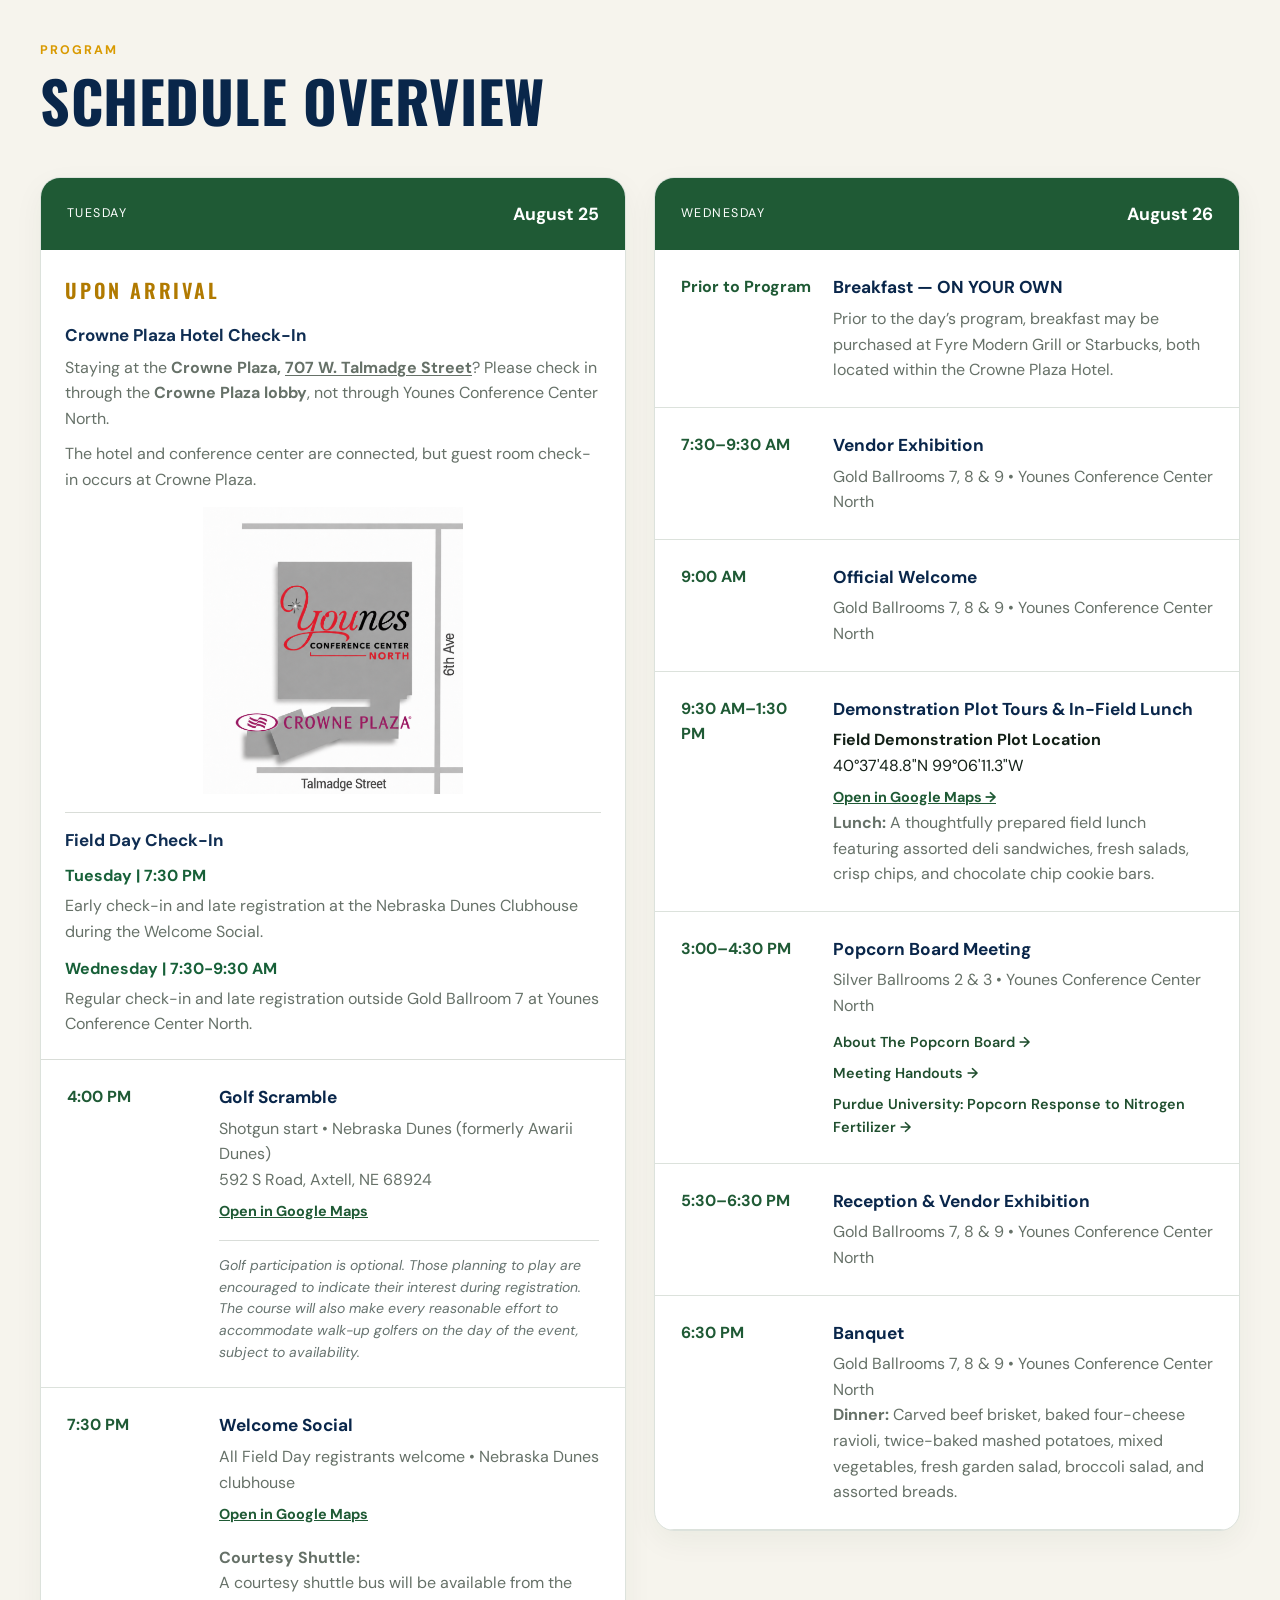
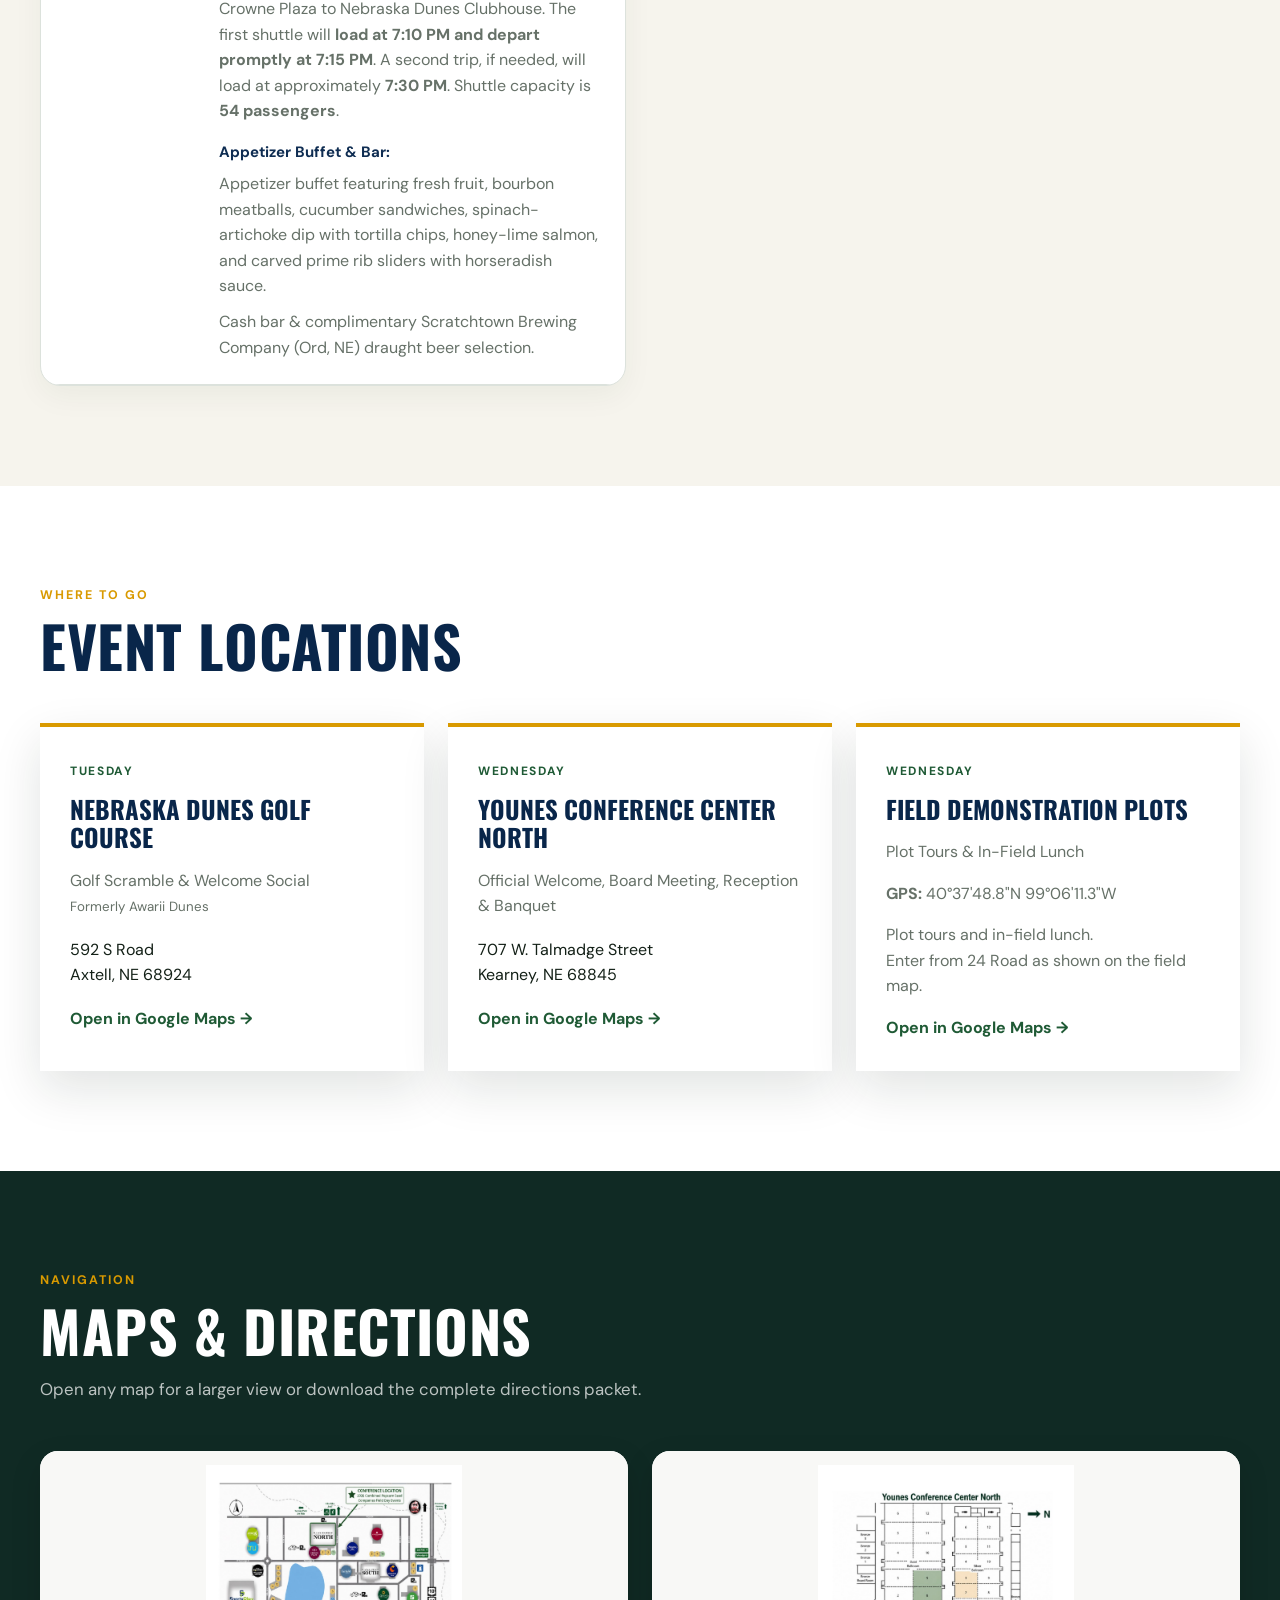
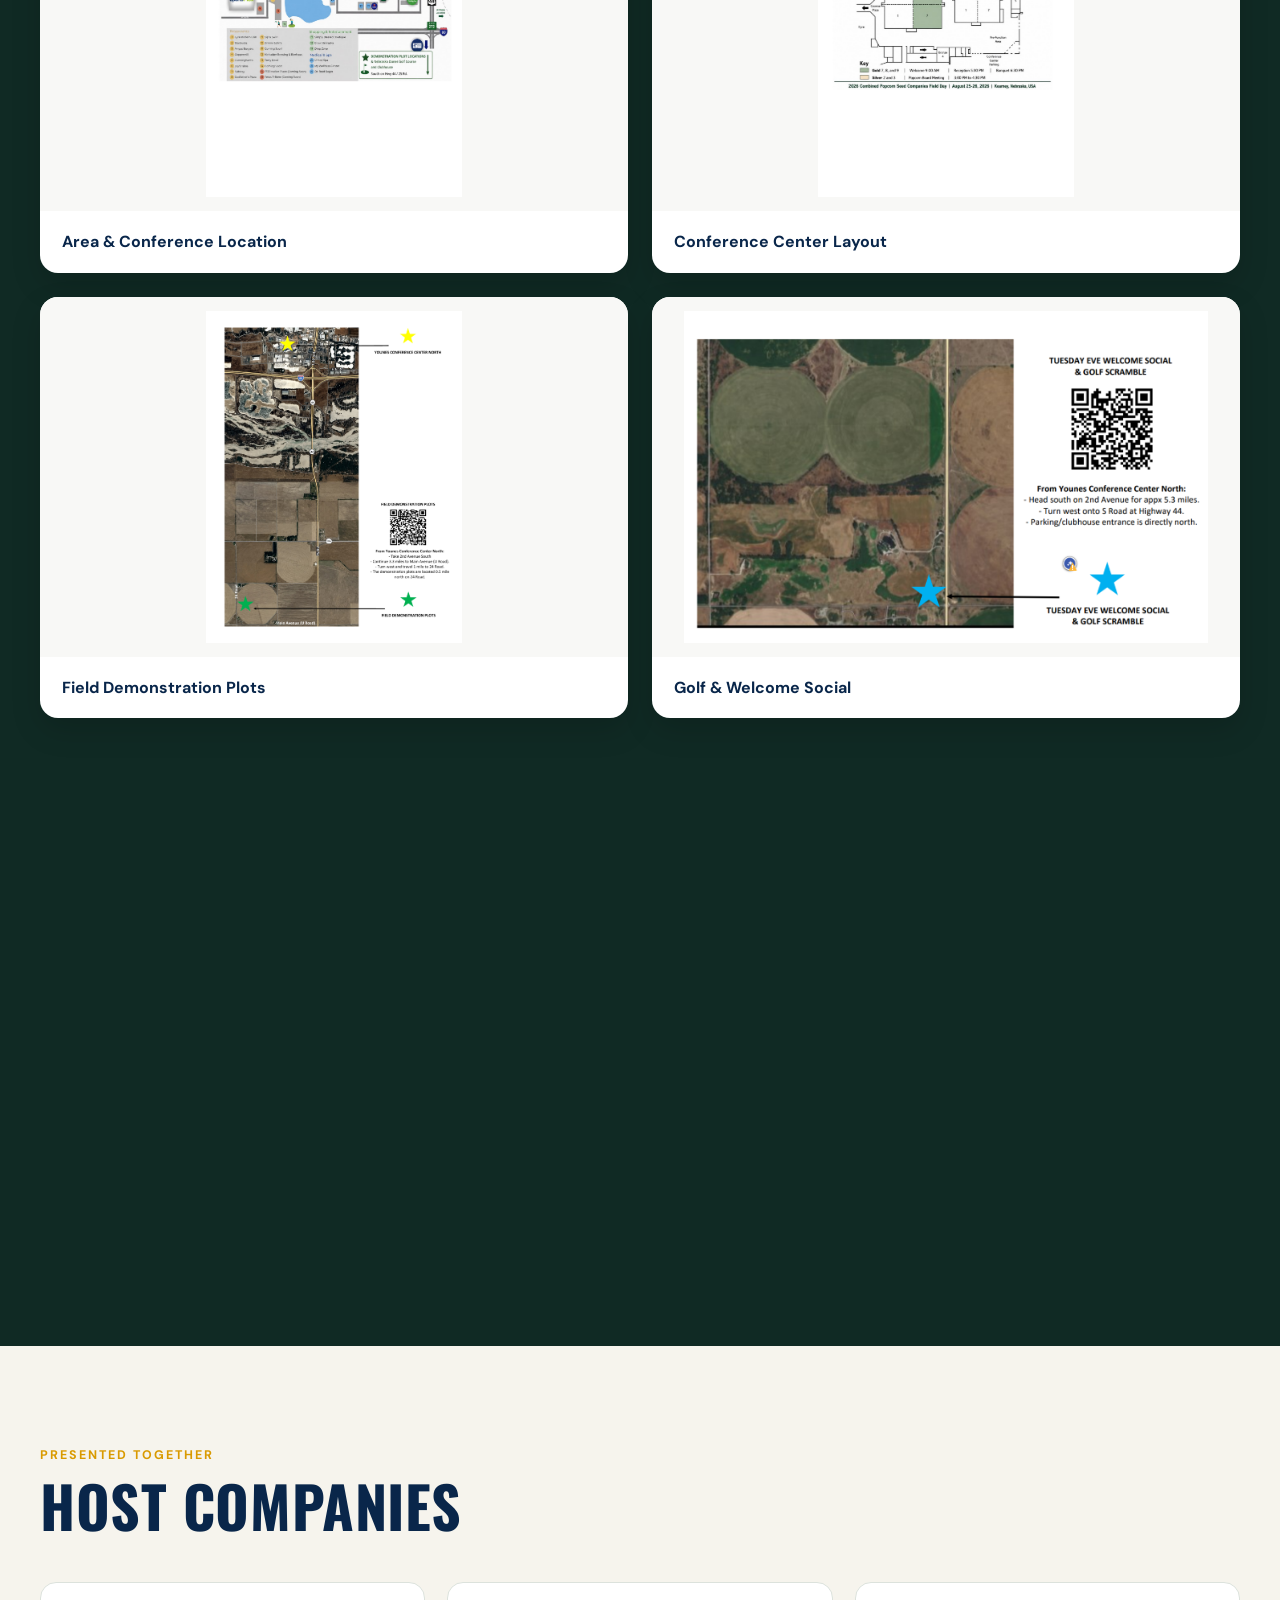
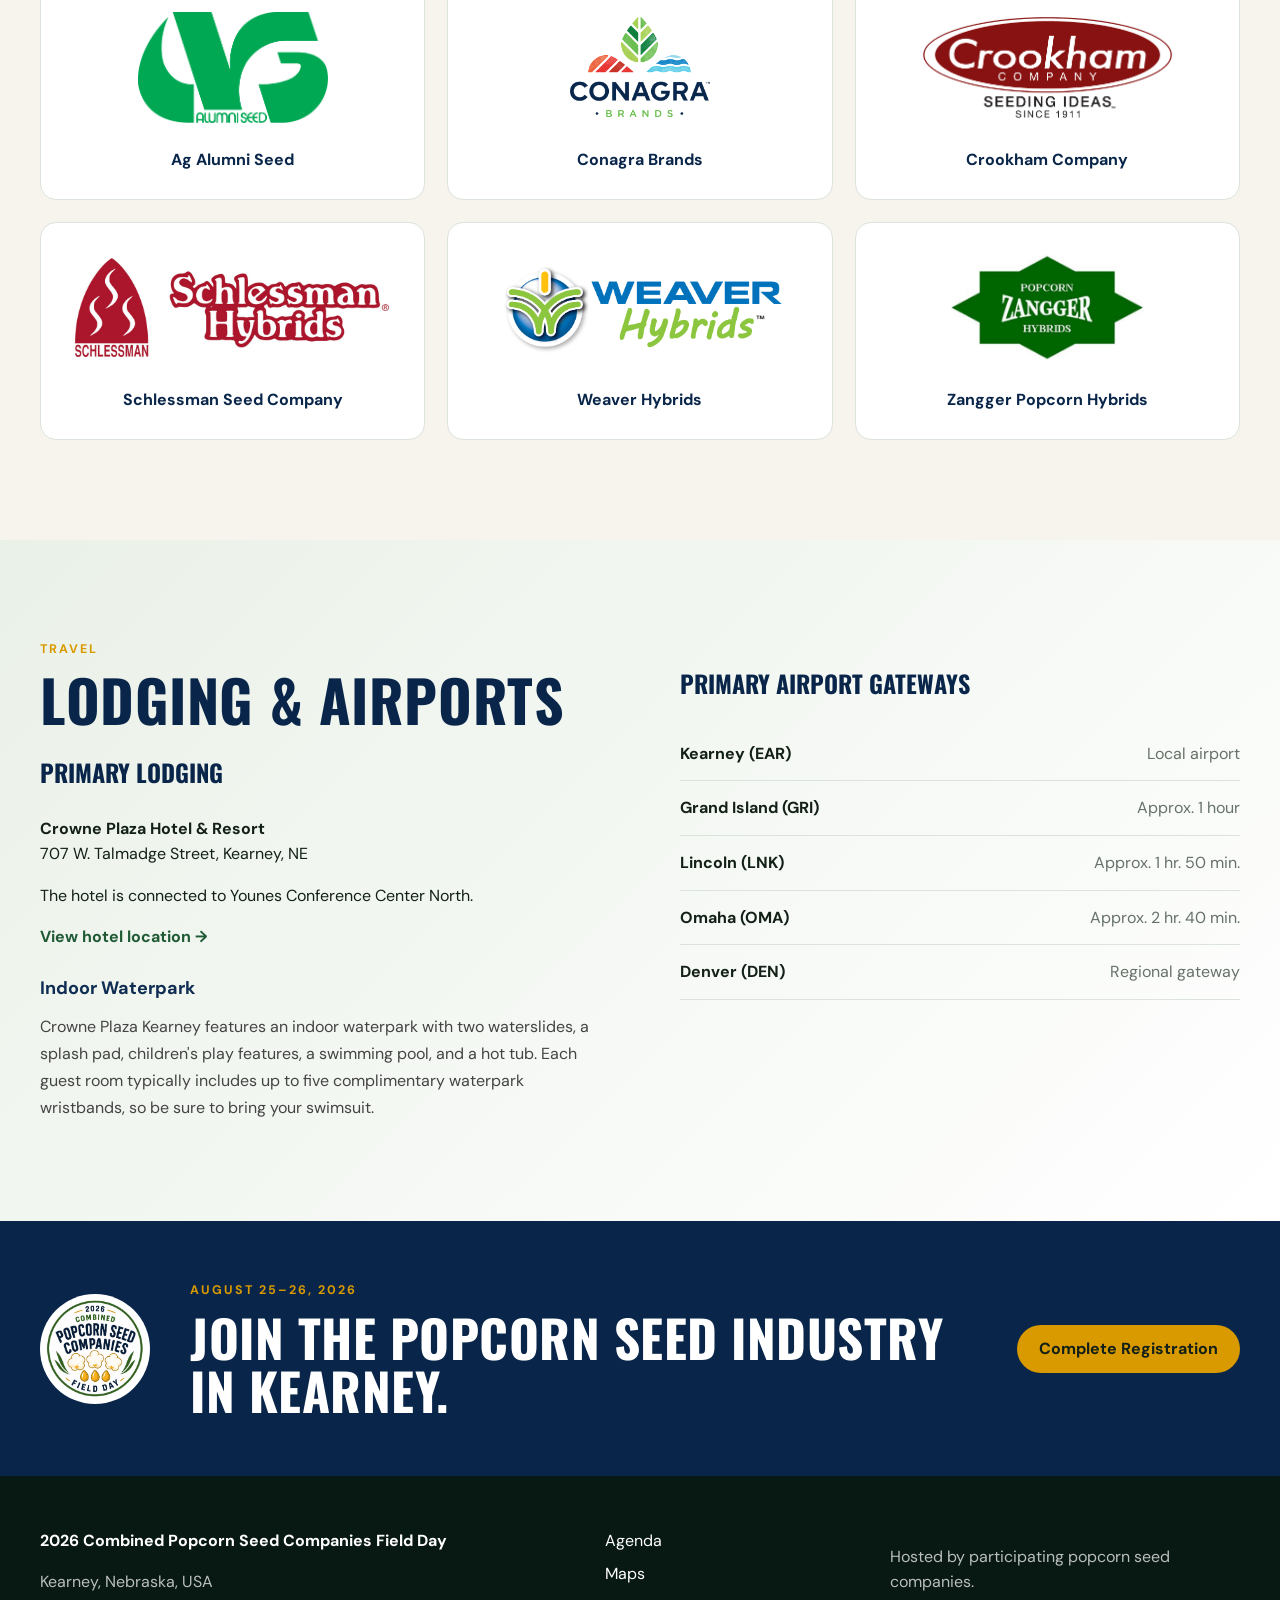
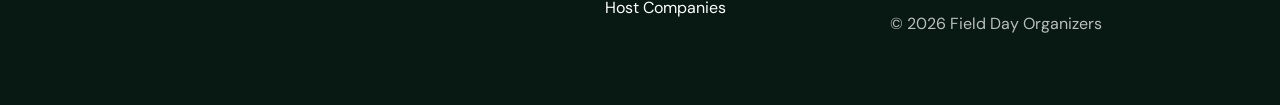
==== commit c4ef01d2: "Revise links and add resources in index.html Updated links and added new content for the Popcorn Boa" ====
--- a/index.html
+++ b/index.html
@@ -274,17 +274,28 @@
     <h3>Popcorn Board Meeting</h3>
     <p>Silver Ballrooms 2 &amp; 3 • Younes Conference Center North</p>
 
-    <div style="margin-top:12px;">
-    <a href="https://www.popcorn.org/All-About-Popcorn/About-Us/"
-   style="display:block; color:#1f4e2e; font-weight:600; text-decoration:none; margin-bottom:6px;">
-  About The Popcorn Board →
-</a>
-
-      <a href="meeting-handouts.html"
-         style="display:block; color:#1f4e2e; font-weight:600; text-decoration:none;">
-        Meeting Handouts →
-      </a>
-    </div>
+  <div style="margin-top:12px;">
+
+  <a href="https://www.popcorn.org/All-About-Popcorn/About-Us/"
+     target="_blank"
+     rel="noopener"
+     style="display:block; color:#1f4e2e; font-weight:600; text-decoration:none; margin-bottom:6px;">
+    About The Popcorn Board →
+  </a>
+
+  <a href="meeting-handouts.html"
+     style="display:block; color:#1f4e2e; font-weight:600; text-decoration:none; margin-bottom:6px;">
+    Meeting Handouts →
+  </a>
+
+  <a href="PurdueUniv_PopcornResponsetoNFert_2026.pdf"
+     target="_blank"
+     rel="noopener"
+     style="display:block; color:#1f4e2e; font-weight:600; text-decoration:none;">
+    Purdue University: Popcorn Response to Nitrogen Fertilizer →
+  </a>
+
+</div>
   </div>
 </div>
 
--- a/styles.css
+++ b/styles.css
@@ -345,3 +345,68 @@
 .golf-item {
   border-top: 1px solid #d9ddd8;
 }
+/* Header contact information */
+.nav-contact {
+  display: flex;
+  flex-direction: column;
+  justify-content: center;
+  line-height: 1.2;
+  margin-left: 8px;
+  margin-right: 8px;
+  white-space: nowrap;
+  font-family: "DM Sans", sans-serif;
+}
+
+.nav-contact strong {
+  font-size: 11px;
+  font-weight: 700;
+  color: #1f633d;
+  letter-spacing: 0.8px;
+  margin-bottom: 2px;
+}
+
+.nav-contact .contact-line {
+  font-size: 10px;
+  font-weight: 600;
+  color: #333;
+}
+
+.nav-contact a {
+  font-size: 10px;
+  font-weight: 700;
+  color: #1f633d;
+  text-decoration: none;
+  padding: 0;
+  margin-left: 3px;
+}
+
+.nav-contact a:hover {
+  text-decoration: underline;
+}
+
+.contact-divider {
+  margin: 0 3px;
+  color: #999;
+}
+
+@media (max-width: 1100px) {
+  .nav-contact .contact-line,
+  .nav-contact a {
+    font-size: 9px;
+  }
+}
+
+@media (max-width: 850px) {
+  .nav-contact {
+    margin: 12px 0;
+  }
+
+  .nav-contact strong {
+    font-size: 13px;
+  }
+
+  .nav-contact .contact-line,
+  .nav-contact a {
+    font-size: 12px;
+  }
+}
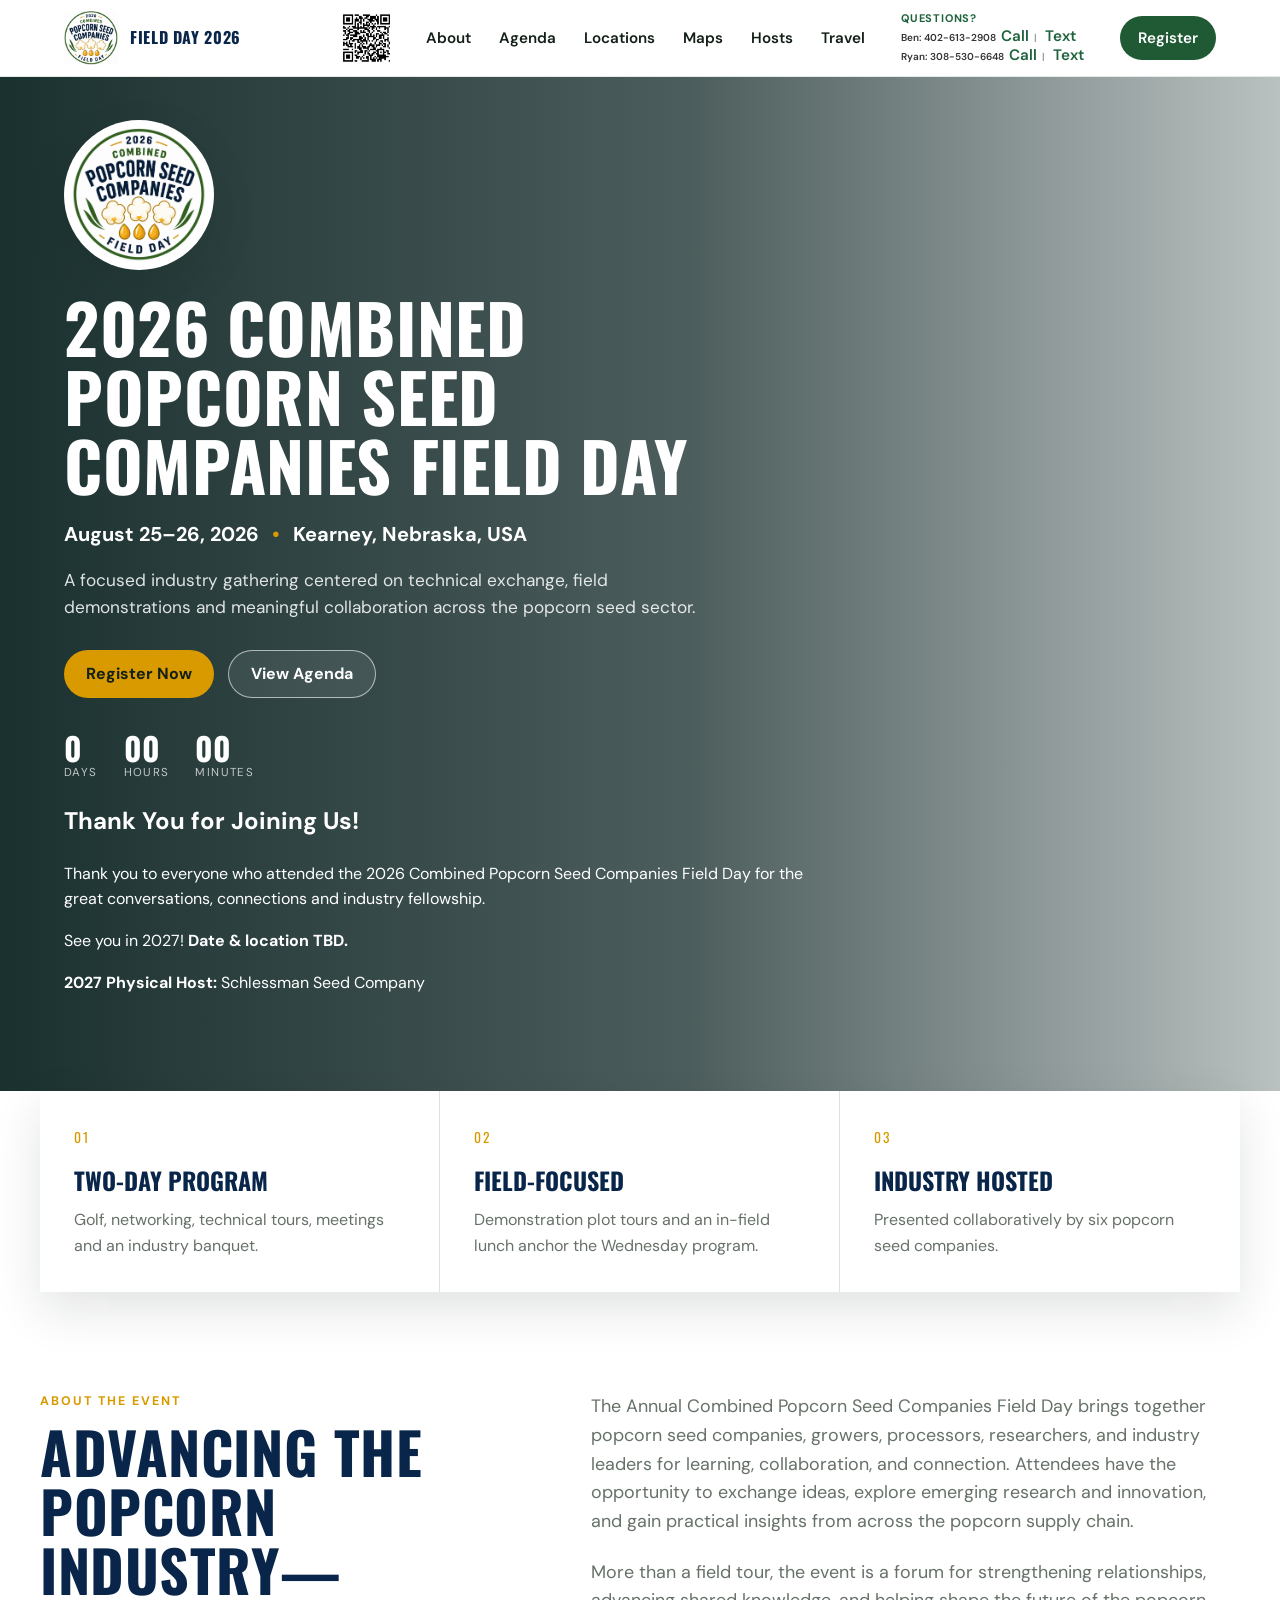
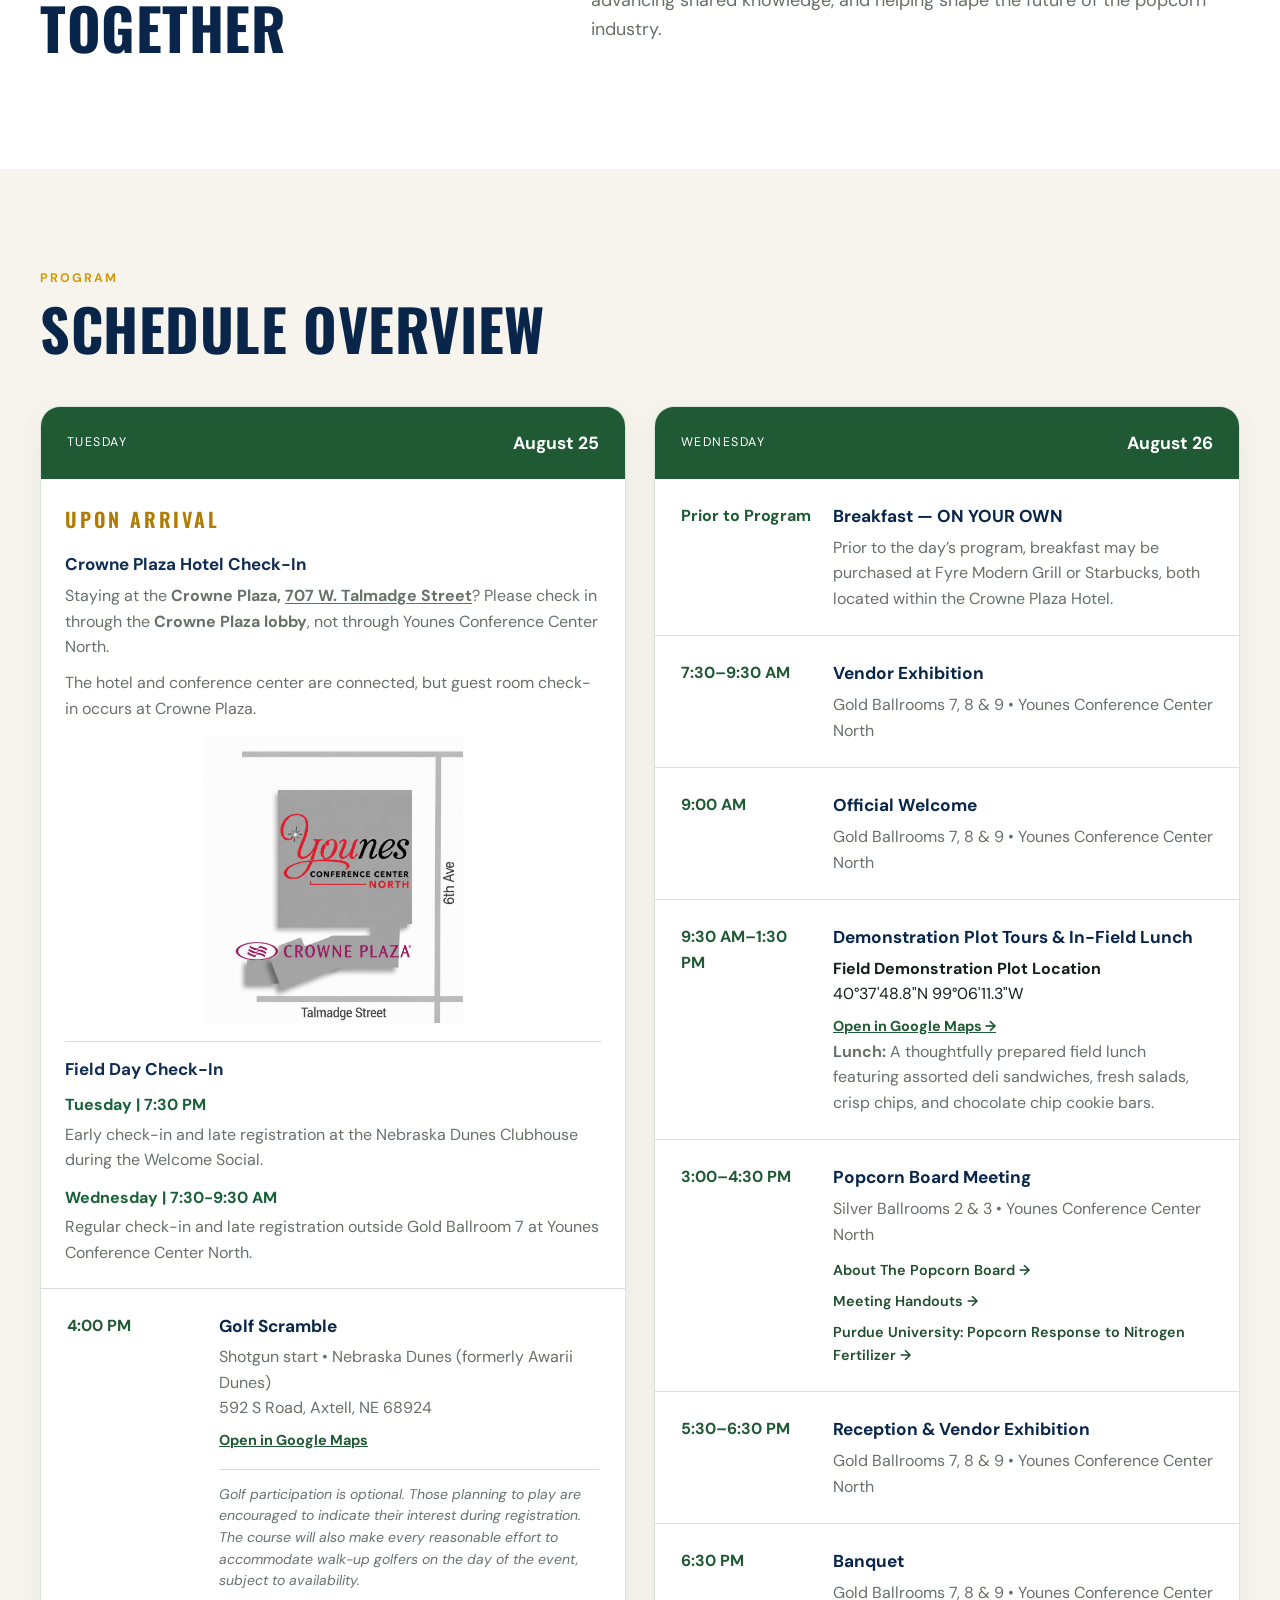
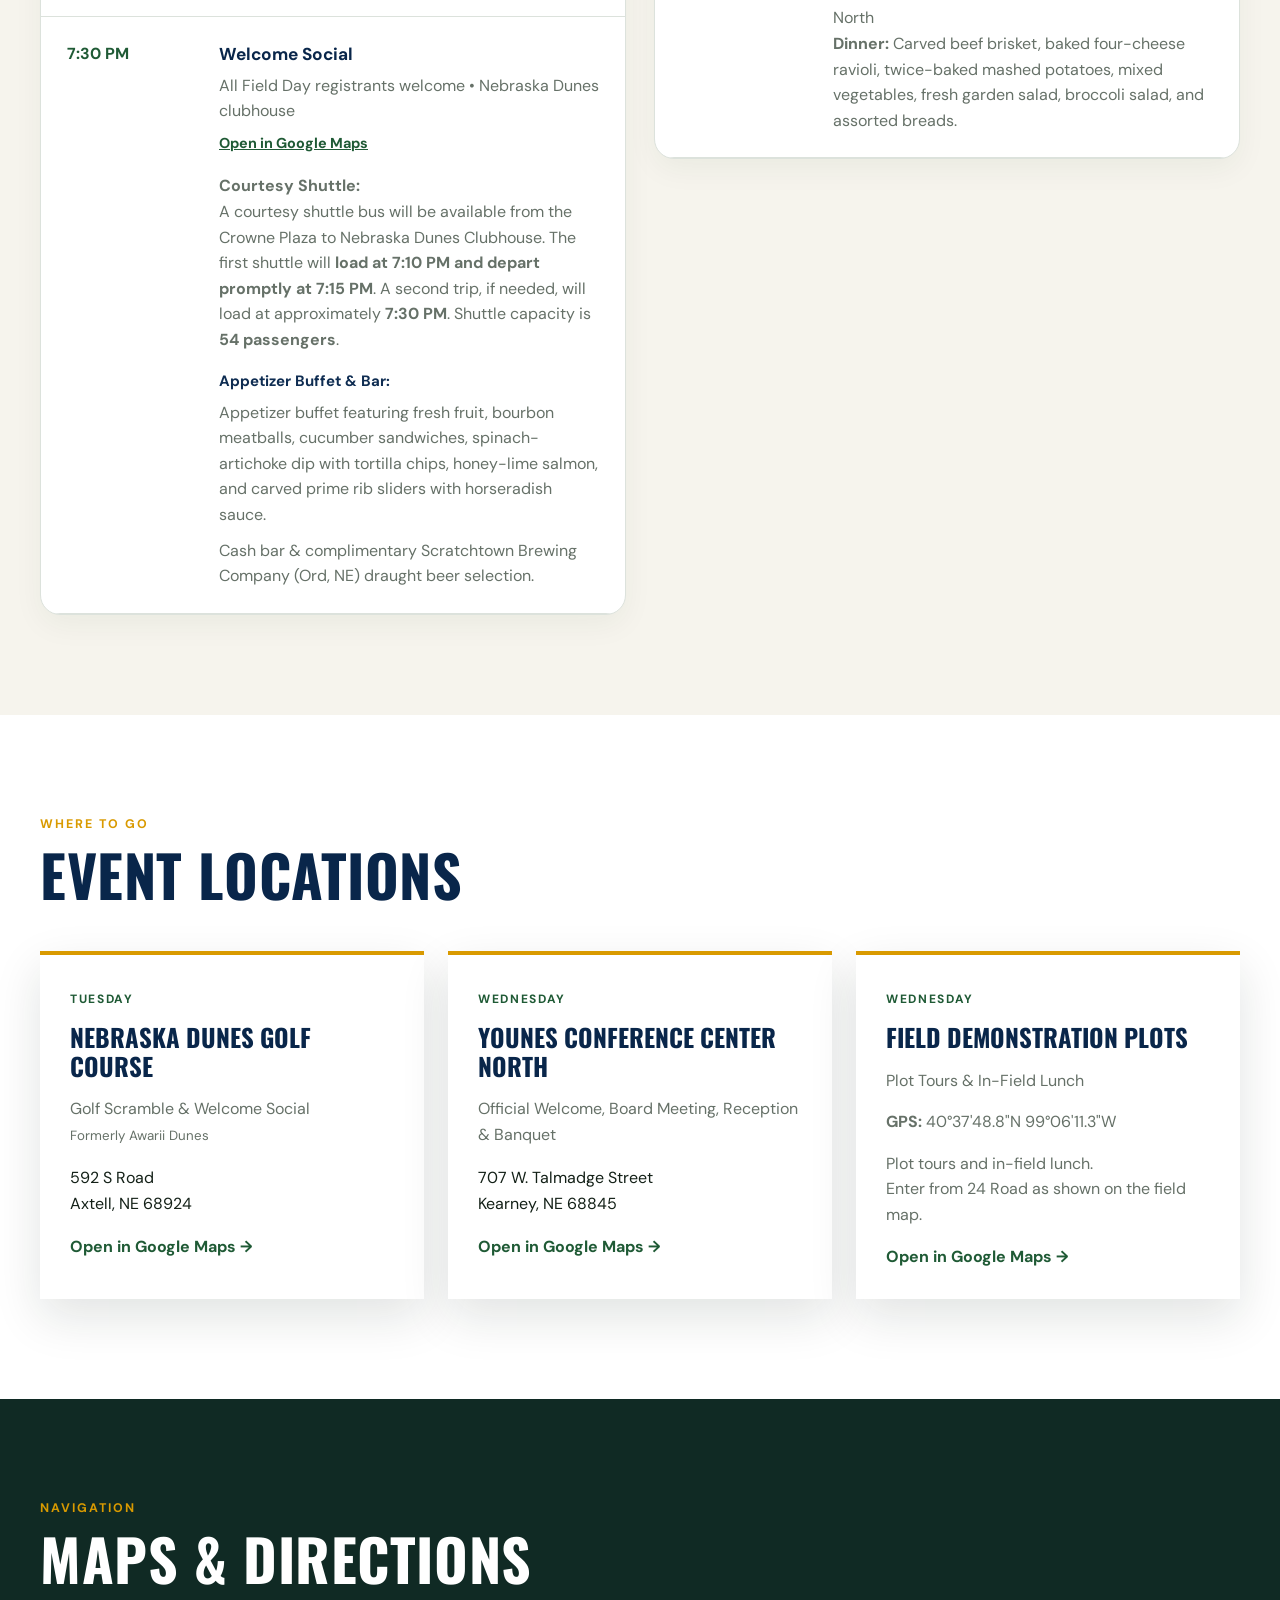
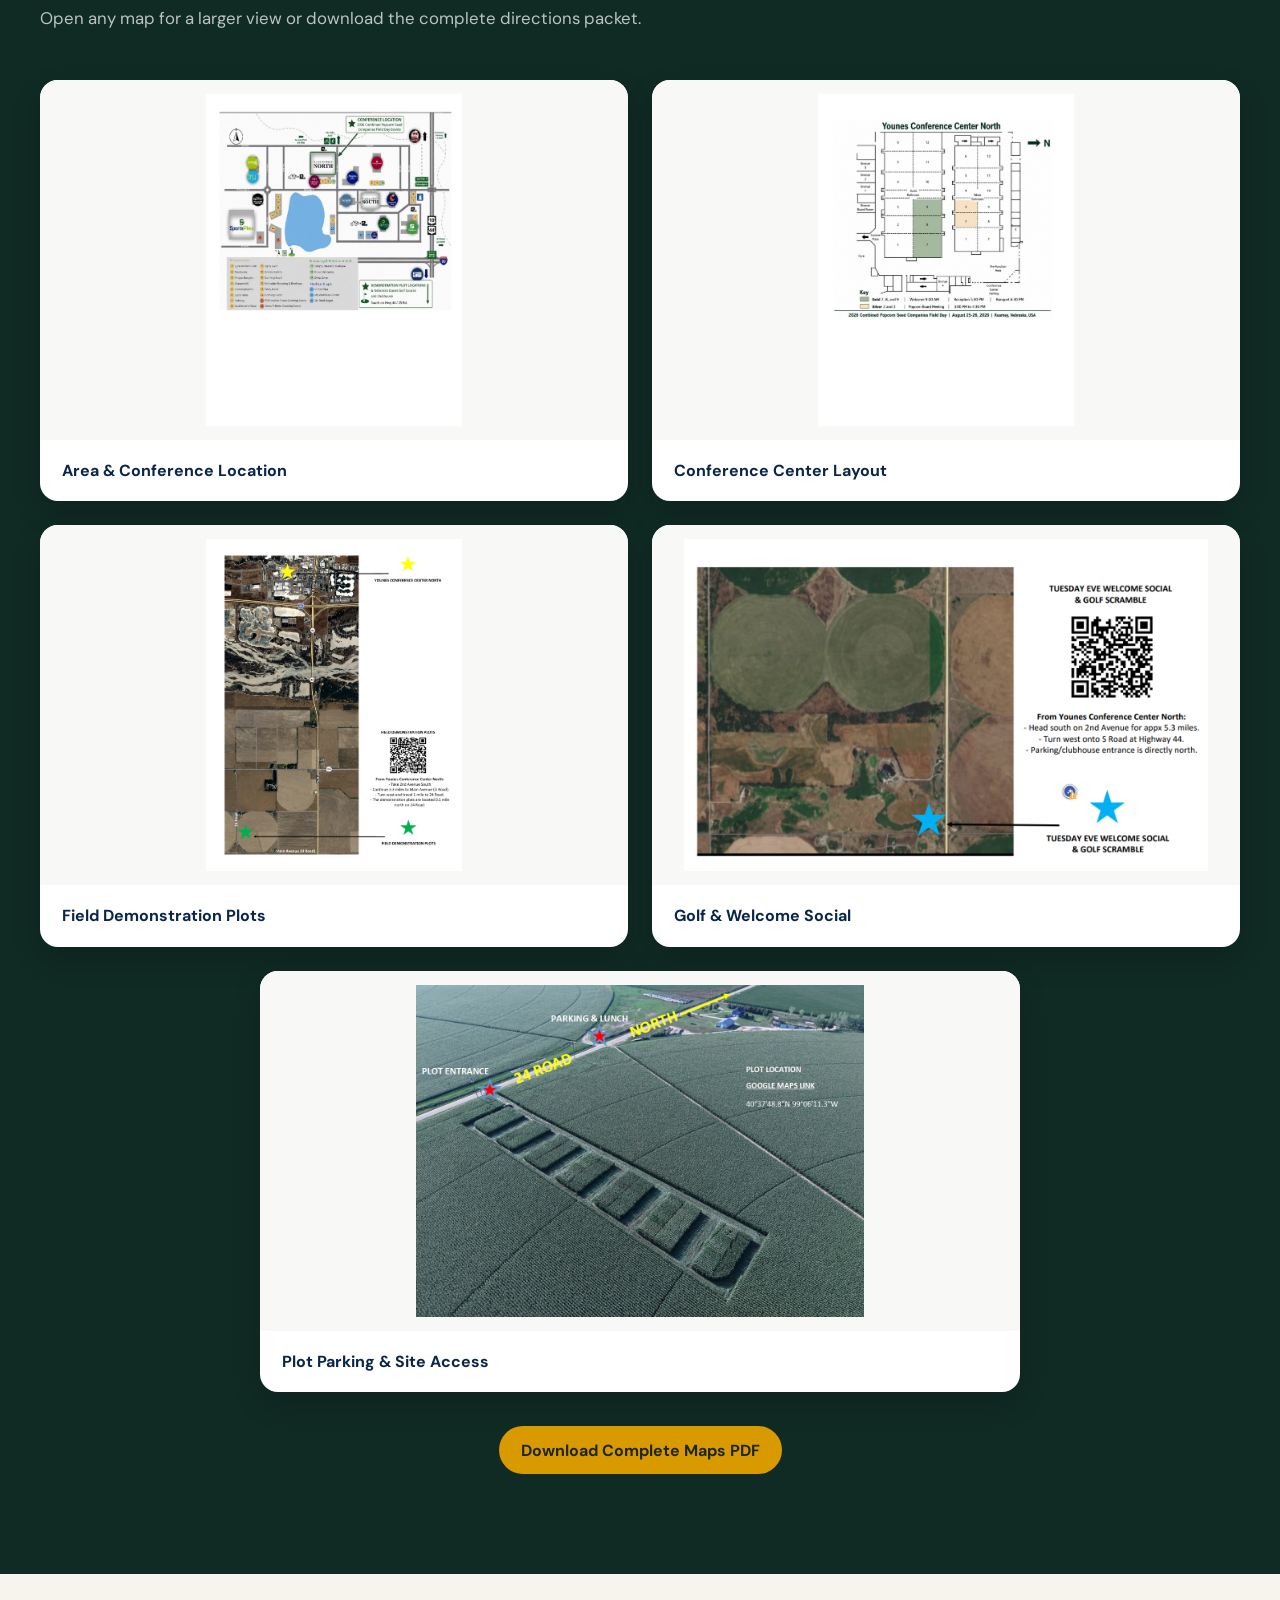
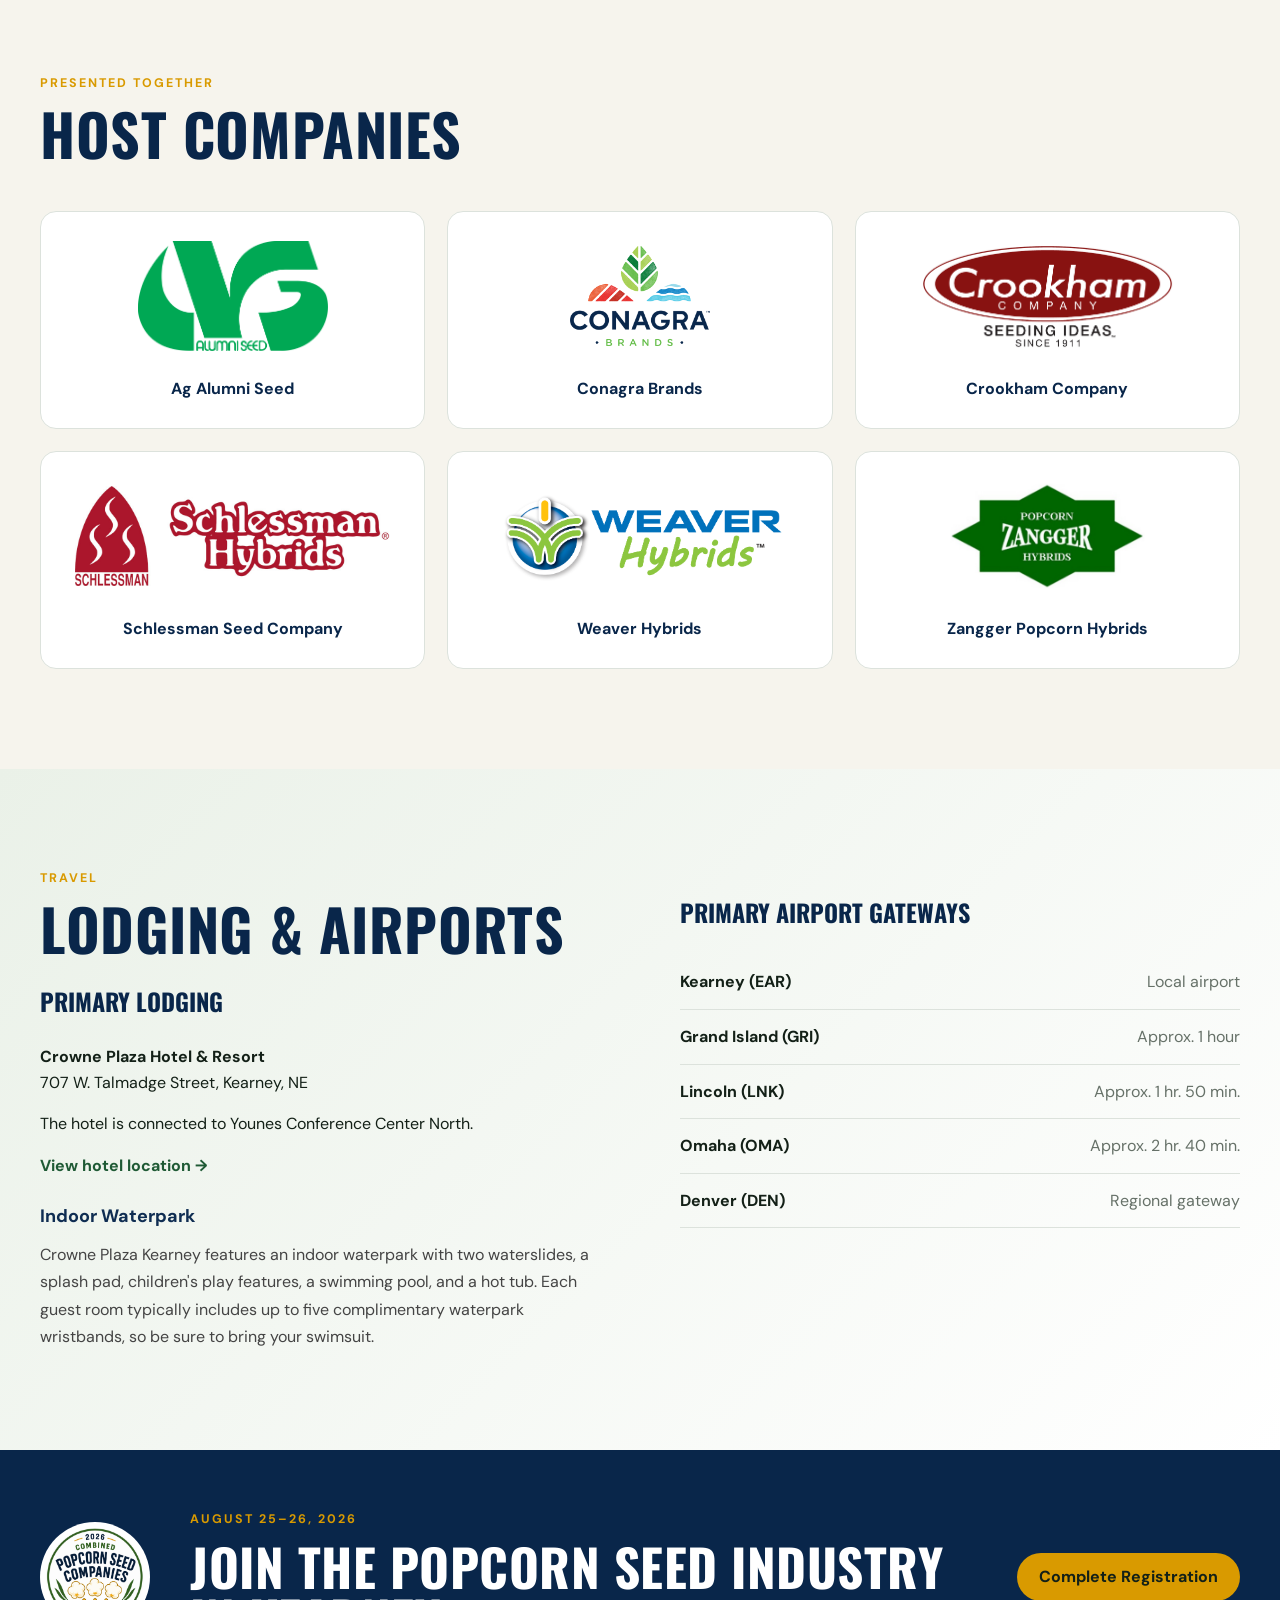
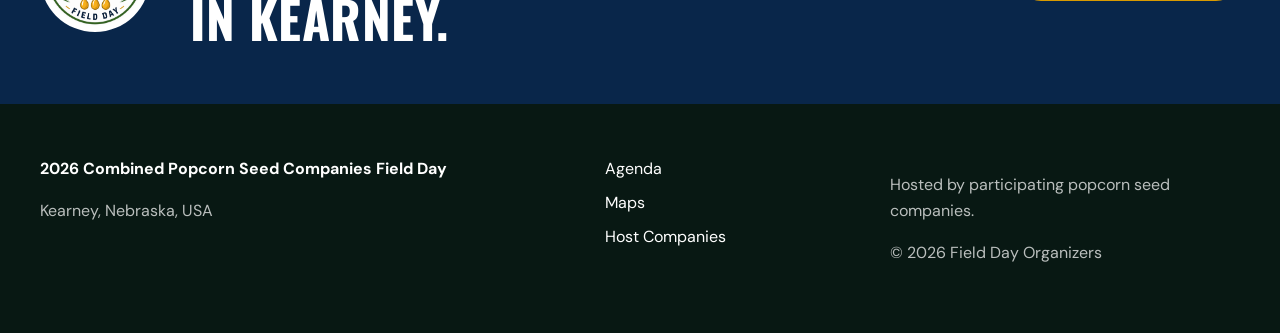
==== commit 716d1457: "Update index.html" ====
--- a/index.html
+++ b/index.html
@@ -74,6 +74,22 @@
           <div><strong id="hours">--</strong><span>Hours</span></div>
           <div><strong id="minutes">--</strong><span>Minutes</span></div>
         </div>
+        <div class="post-event-message">
+  <h2>Thank You for Joining Us!</h2>
+
+  <p>
+    Thank you to everyone who attended the 2026 Combined Popcorn Seed Companies Field Day
+    for the great conversations, connections and industry fellowship.
+  </p>
+
+  <p class="see-you">
+    See you in 2027! <strong>Date &amp; location TBD.</strong>
+  </p>
+
+  <p class="next-host">
+    <strong>2027 Physical Host:</strong> Schlessman Seed Company
+  </p>
+</div>
       </div>
     </section>
 
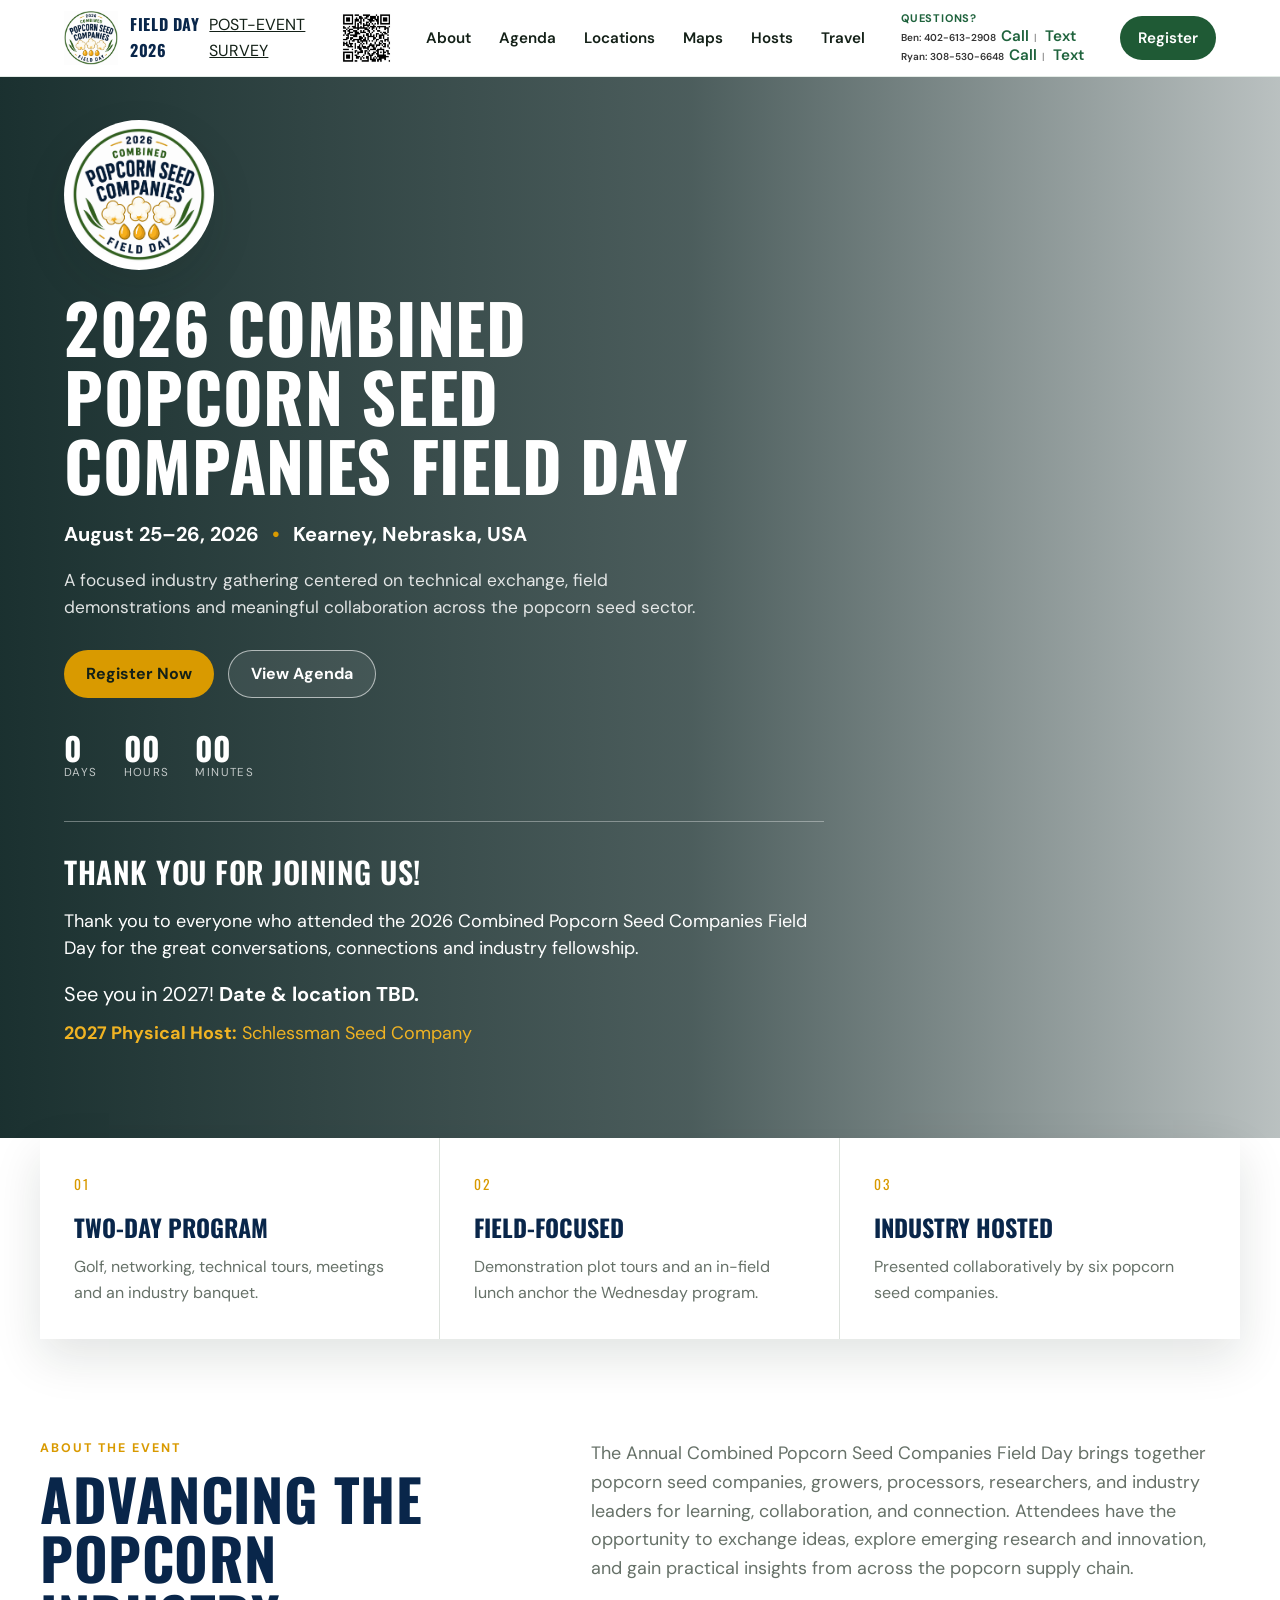
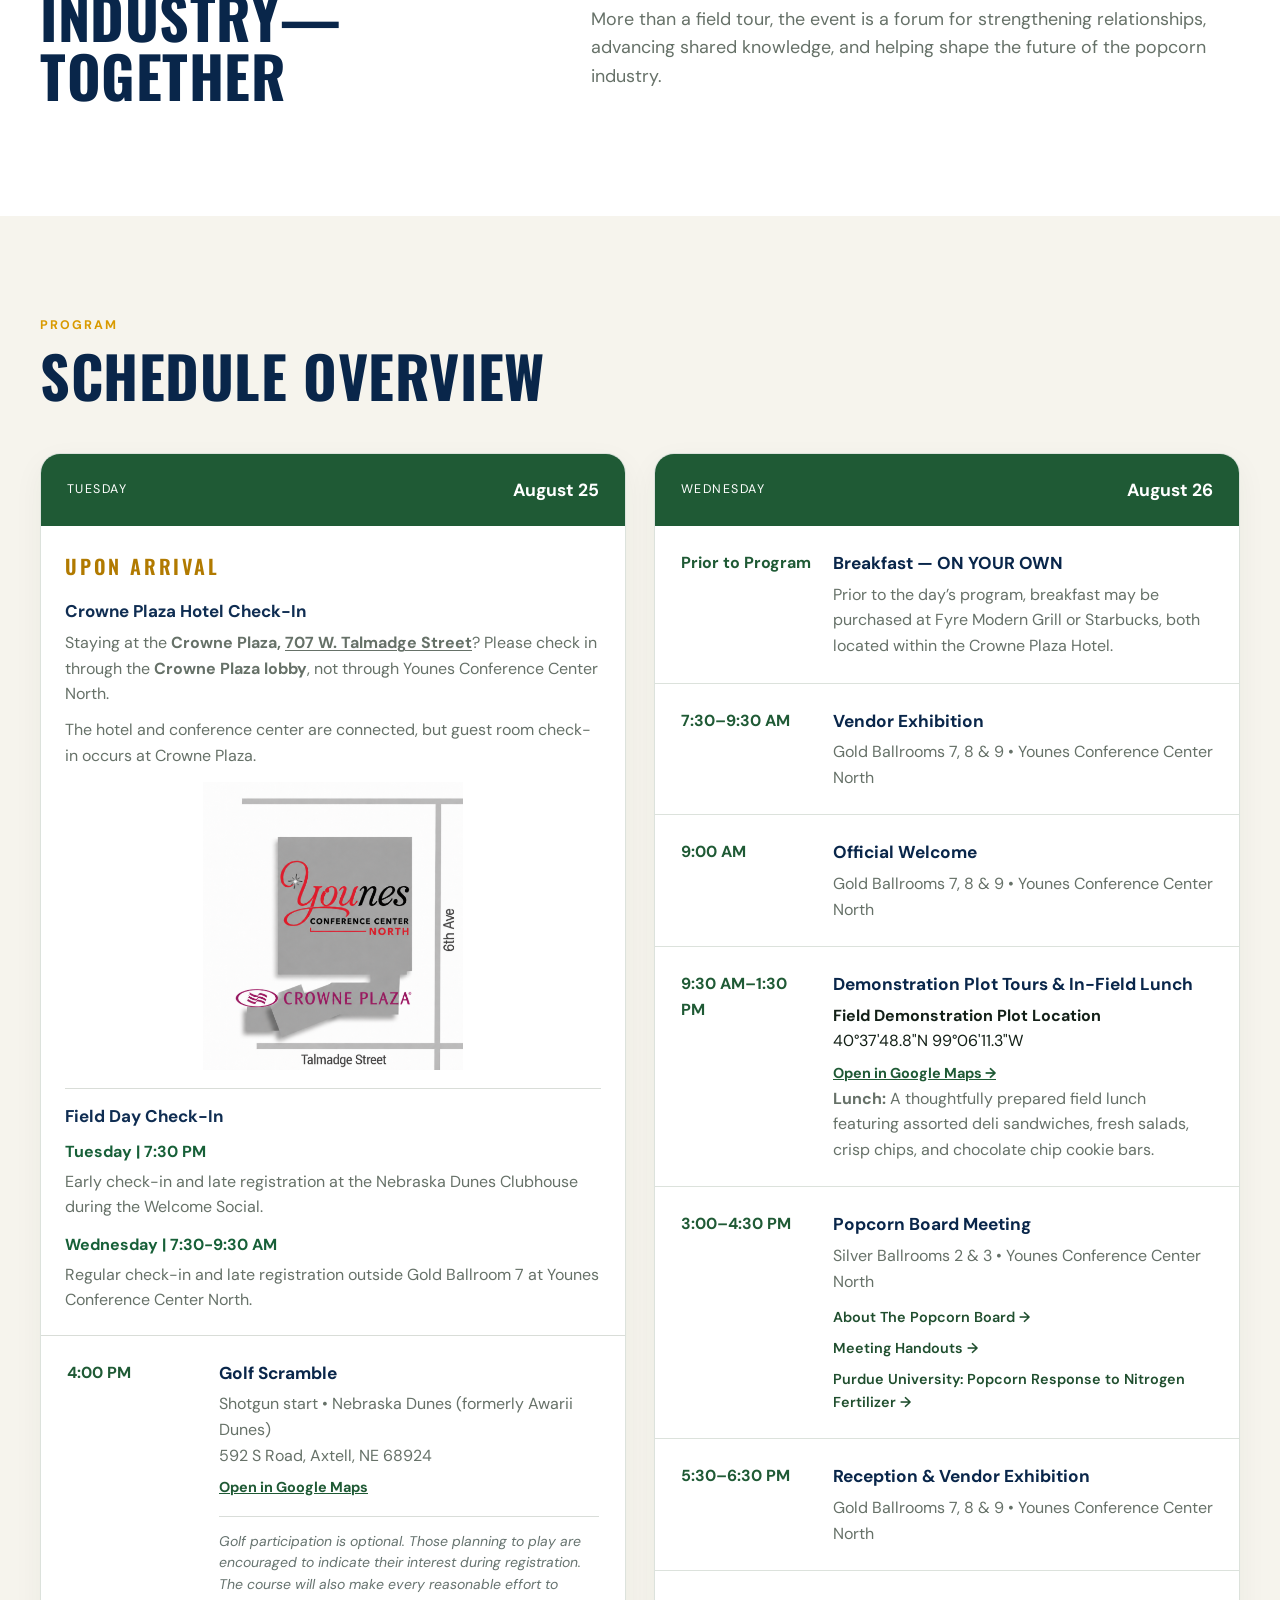
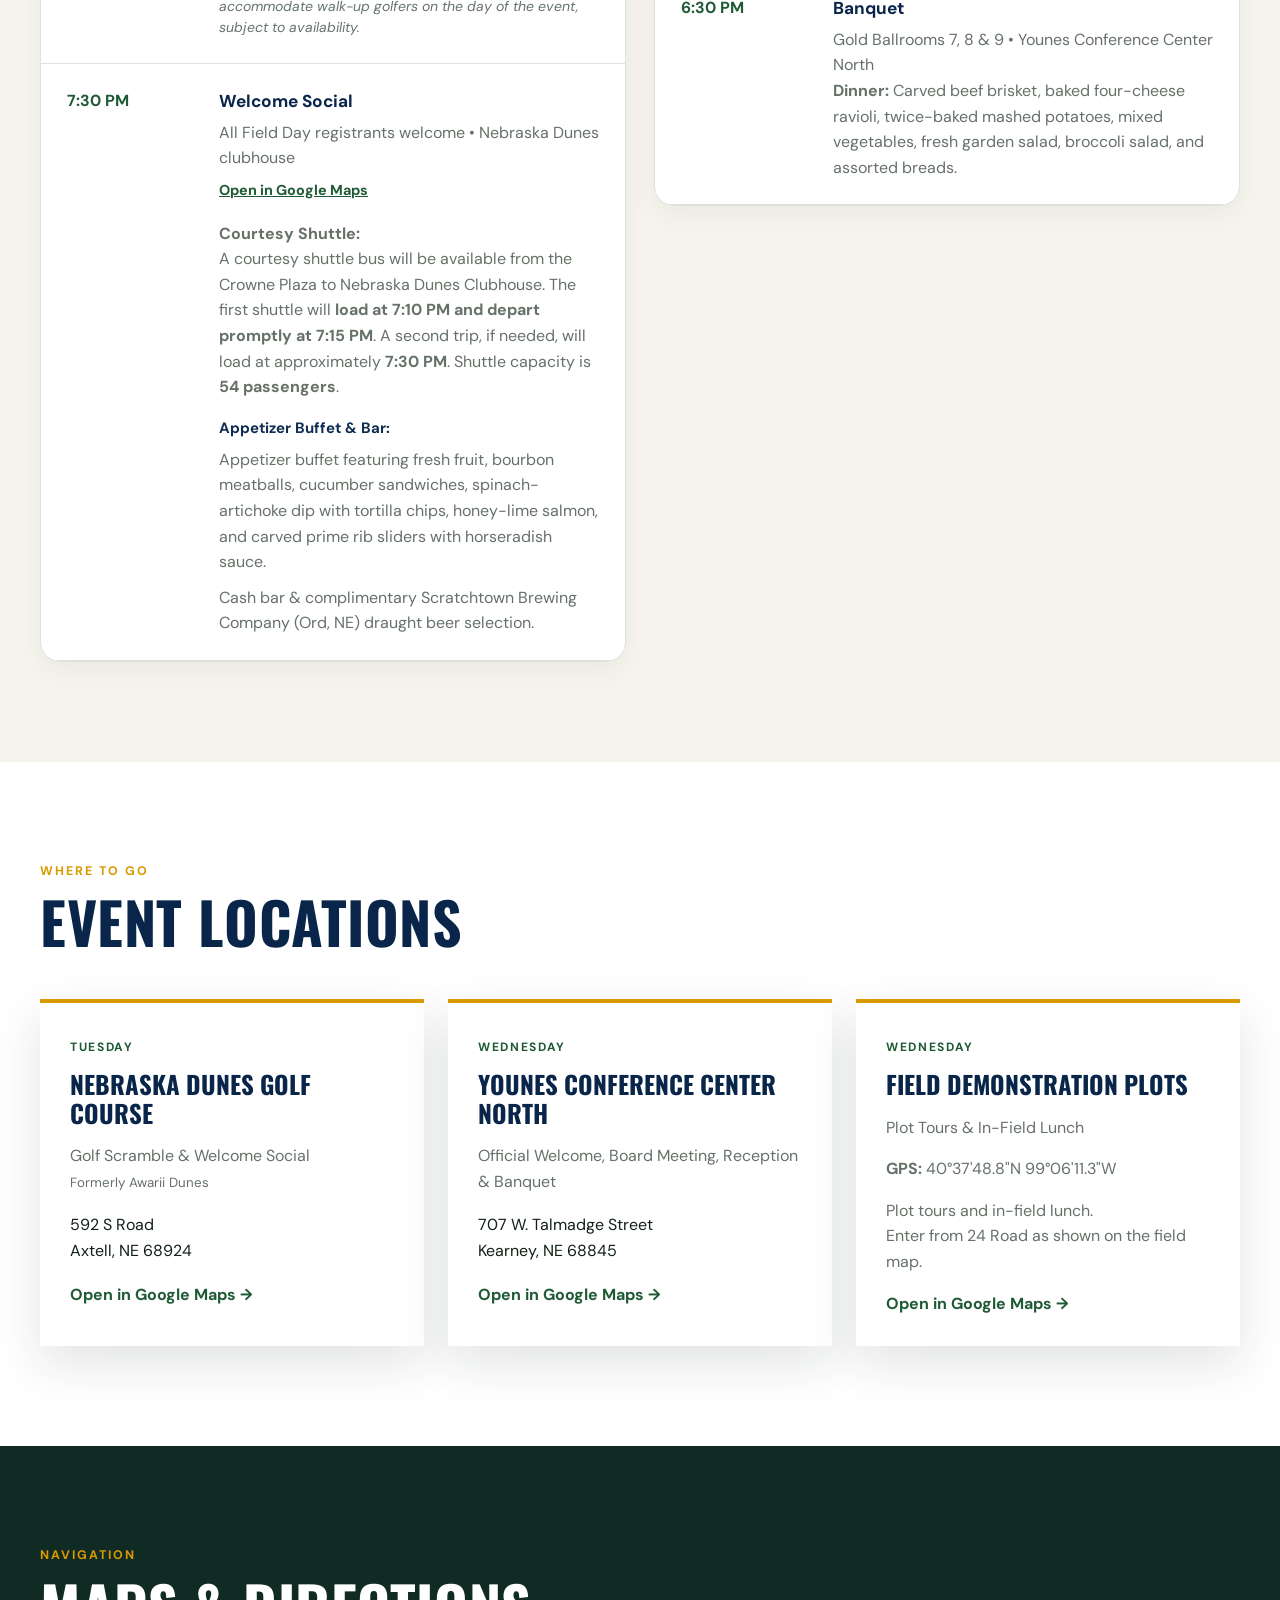
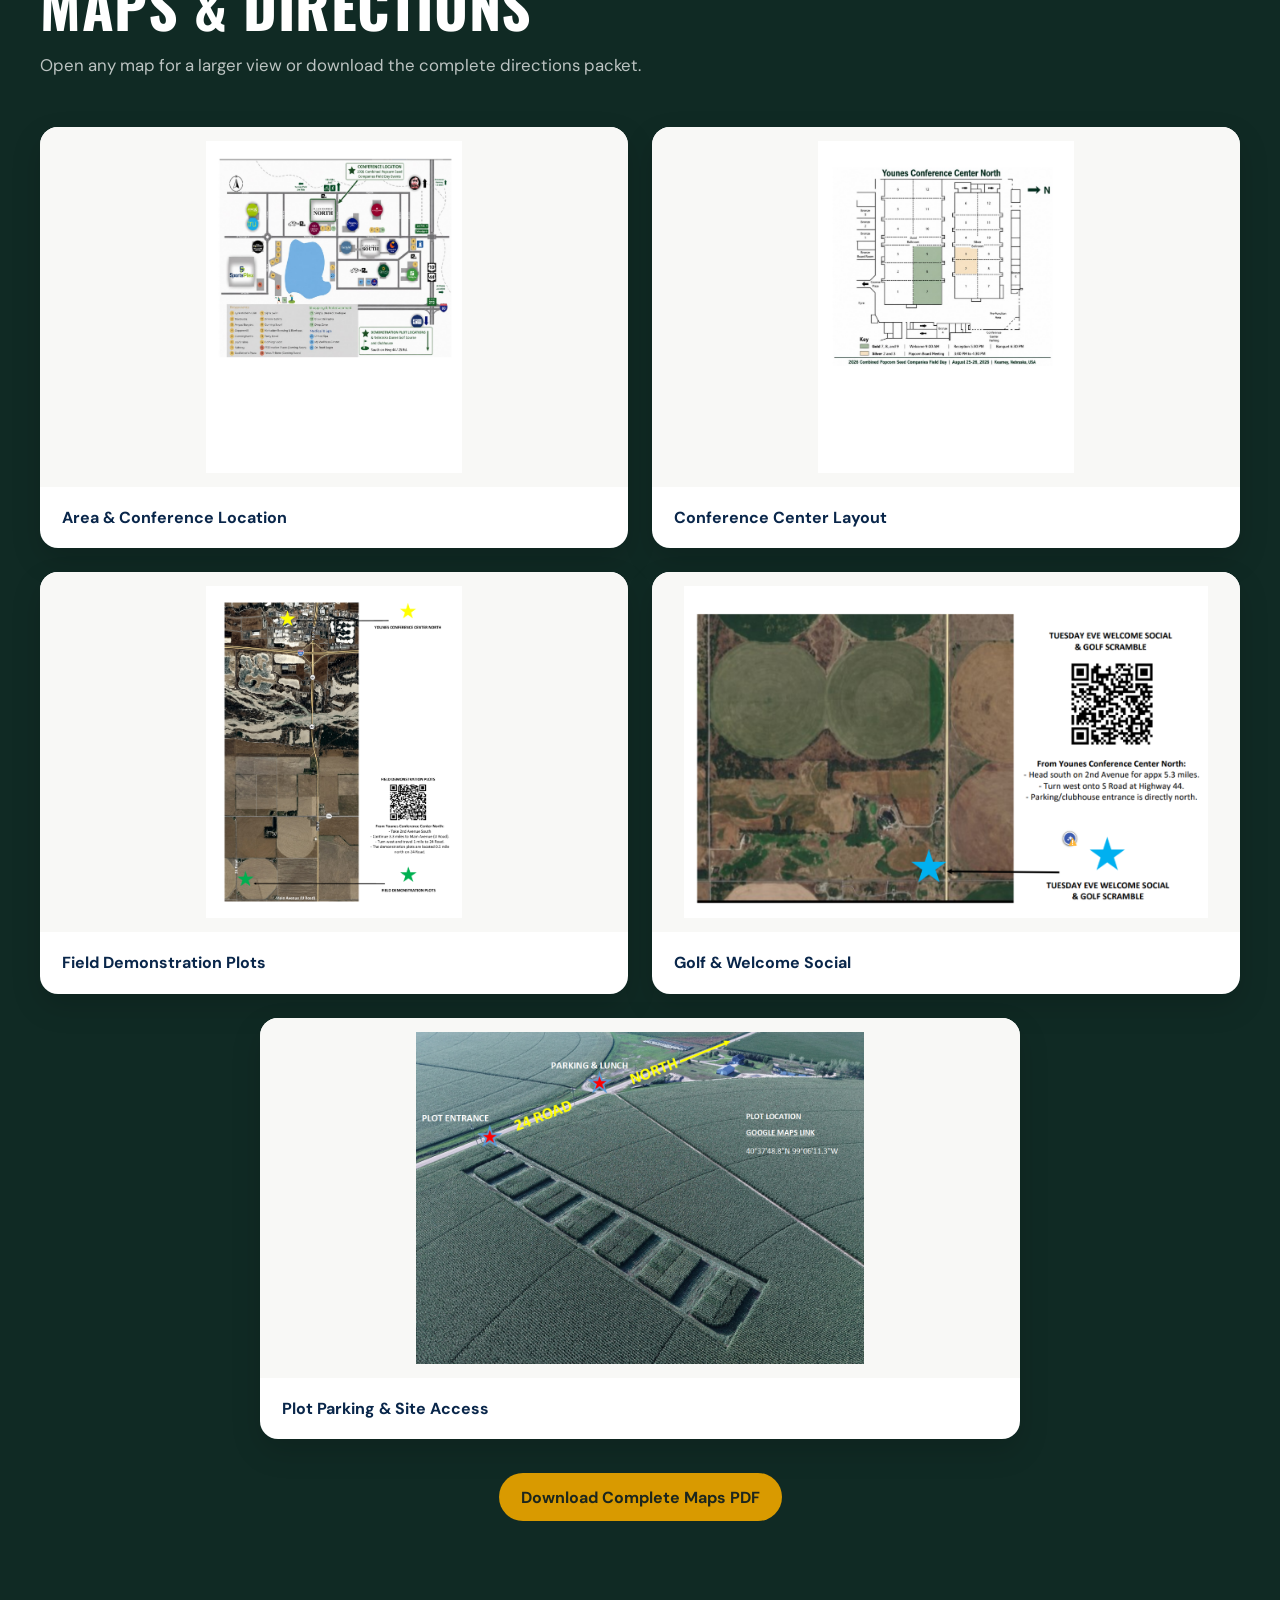
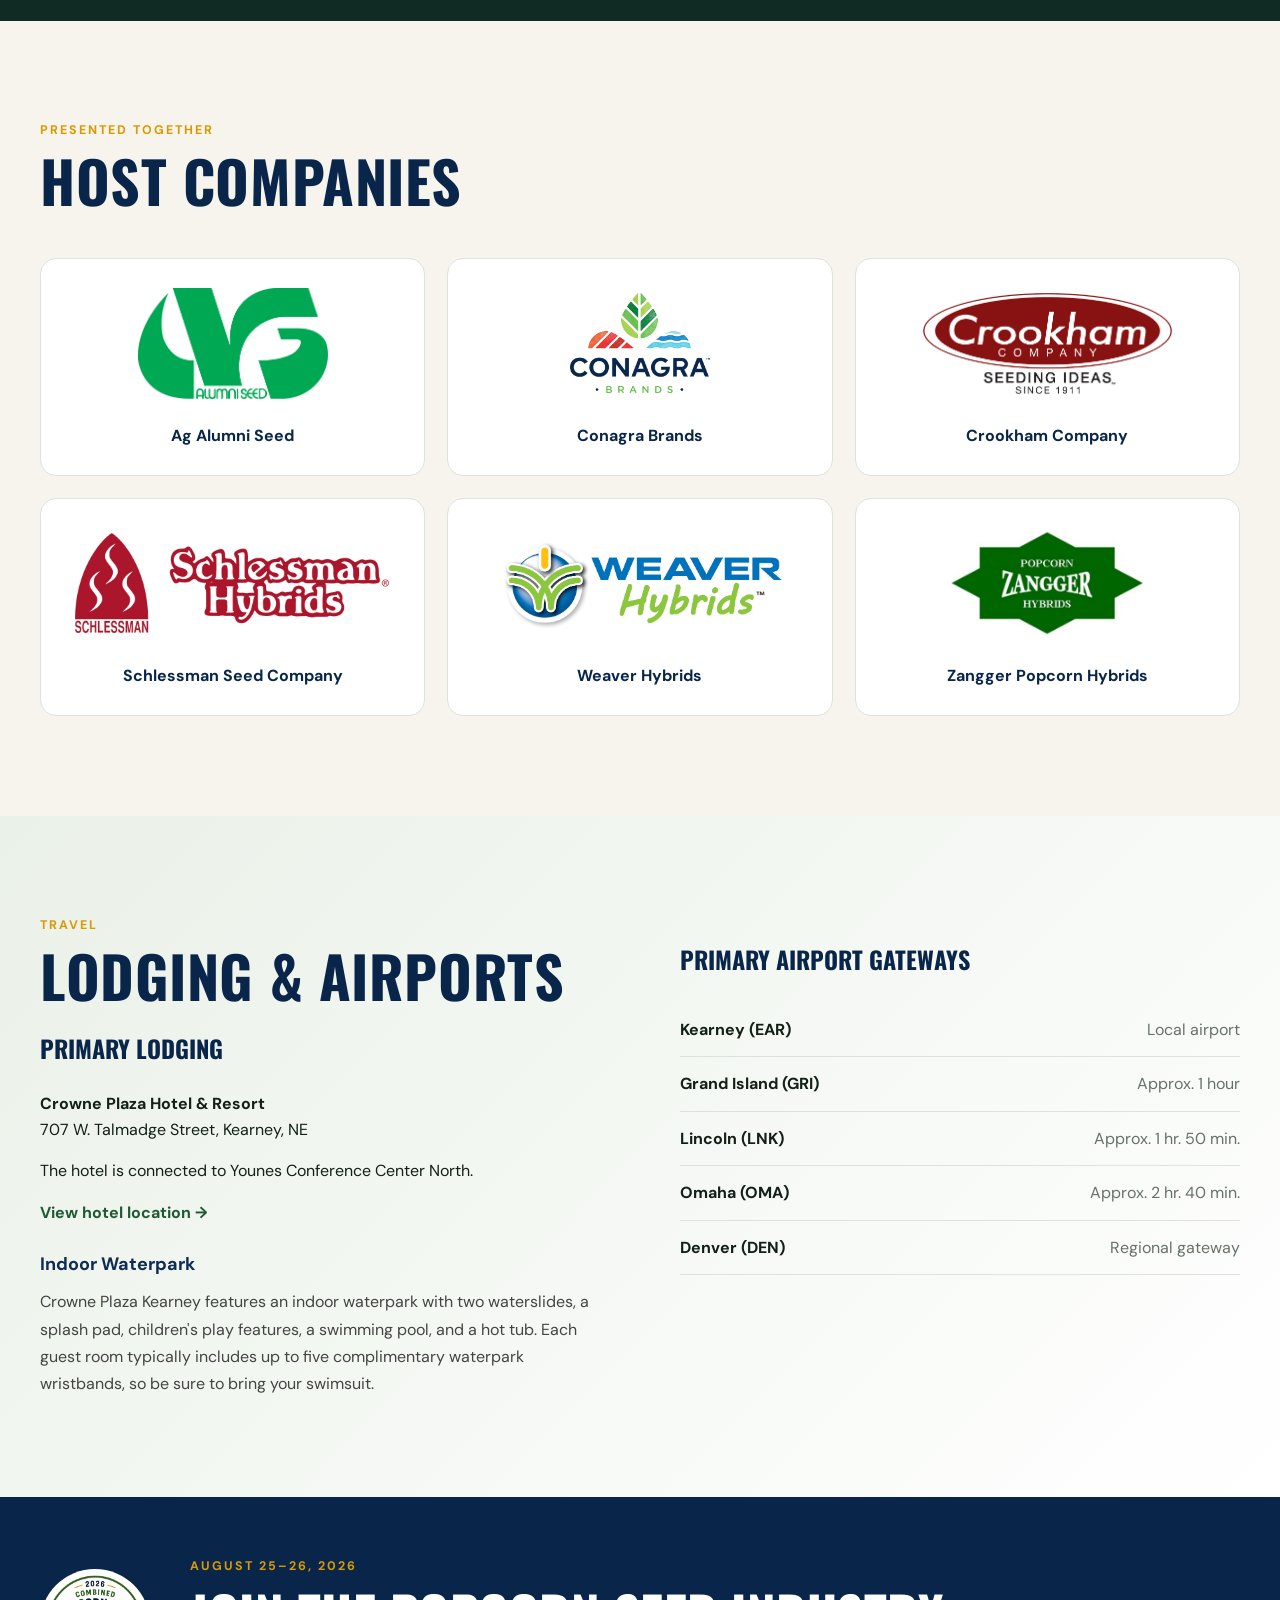
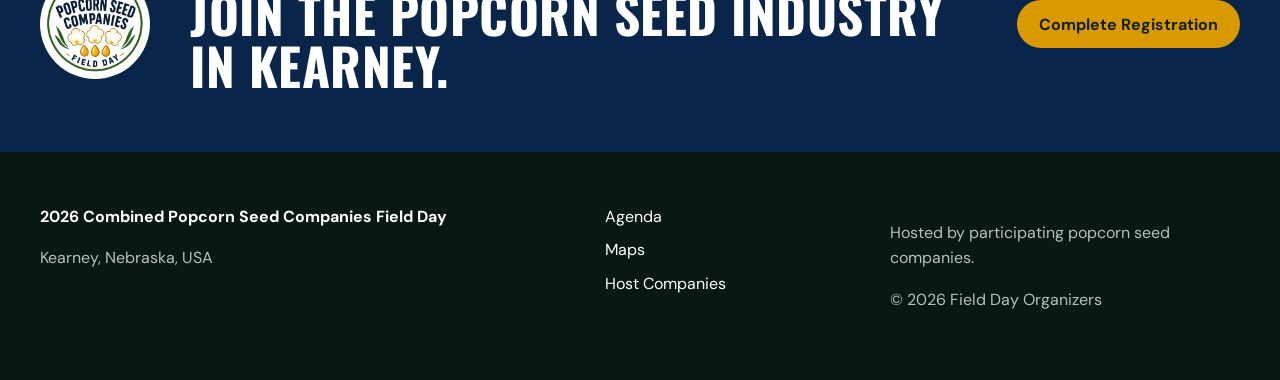
==== commit 1ba51c8f: "Add post-event survey link in header Added a post-event survey link to the header." ====
--- a/index.html
+++ b/index.html
@@ -16,11 +16,19 @@
 
   <header class="site-header" id="top">
     <div class="nav-wrap">
-      <a class="brand" href="#top" aria-label="Field Day home">
-        <img src="event-logo.png" alt="2026 Combined Popcorn Seed Companies Field Day logo">
-        <span>Field Day 2026</span>
-      </a>
-      <button class="menu-toggle" aria-expanded="false" aria-controls="site-nav">Menu</button>
+<a class="brand" href="#top" aria-label="Field Day home">
+  <img src="event-logo.png" alt="2026 Combined Popcorn Seed Companies Field Day logo">
+  <span>Field Day 2026</span>
+</a>
+
+<a class="header-survey-button"
+   href="https://forms.gle/iBQyL8Hyh37x3cRb9"
+   target="_blank"
+   rel="noopener">
+  POST-EVENT SURVEY
+</a>
+
+<button class="menu-toggle" aria-expanded="false" aria-controls="site-nav">Menu</button>  
       <nav id="site-nav" aria-label="Primary navigation">
 
 <div class="nav-qr">
--- a/styles.css
+++ b/styles.css
@@ -410,3 +410,36 @@
     font-size: 12px;
   }
 }
+.post-event-message {
+  margin-top: 38px;
+  max-width: 760px;
+  padding-top: 26px;
+  border-top: 1px solid rgba(255,255,255,0.35);
+  color: #fff;
+}
+
+.post-event-message h2 {
+  margin: 0 0 12px;
+  font-family: "Oswald", sans-serif;
+  font-size: 30px;
+  font-weight: 600;
+  text-transform: uppercase;
+  letter-spacing: 0.5px;
+}
+
+.post-event-message p {
+  margin: 0 0 10px;
+  font-size: 18px;
+  line-height: 1.55;
+}
+
+.post-event-message .see-you {
+  margin-top: 16px;
+  font-size: 20px;
+}
+
+.post-event-message .next-host {
+  margin-top: 6px;
+  color: #f0b323;
+  font-size: 18px;
+}
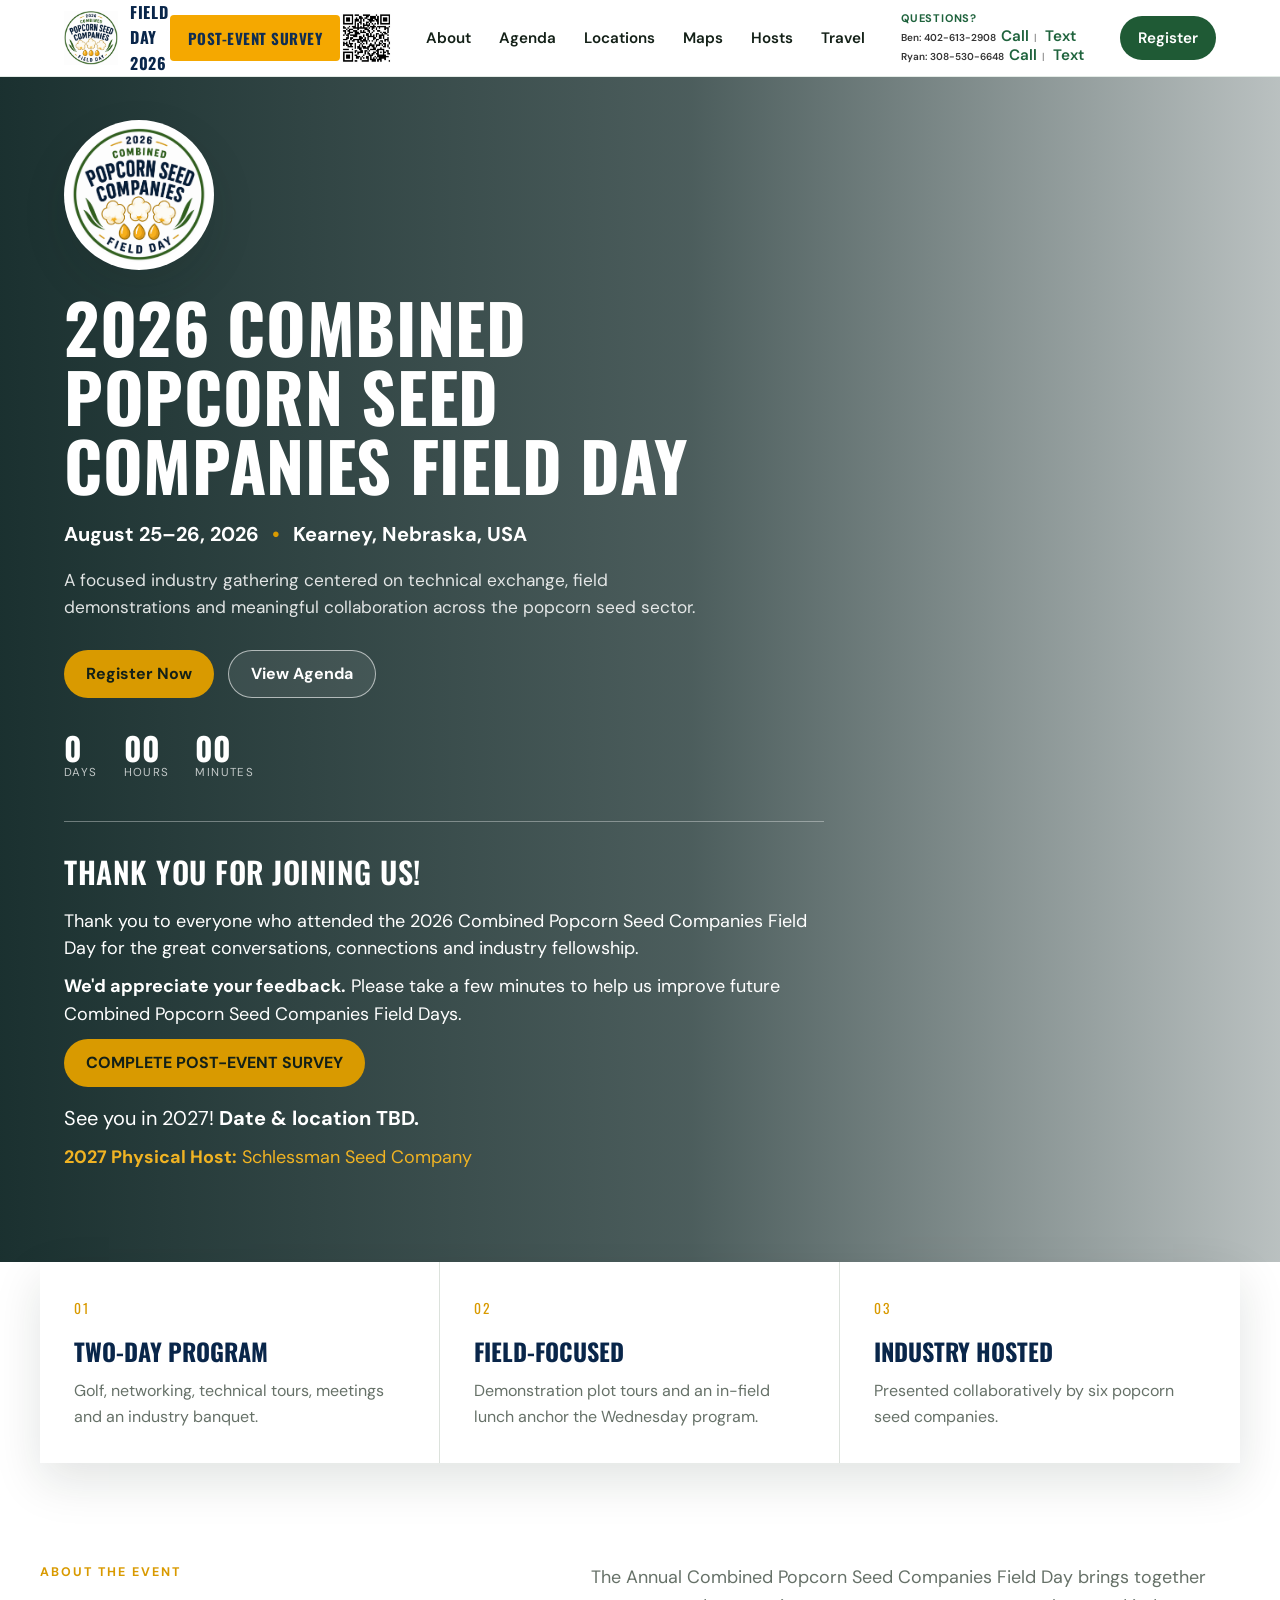
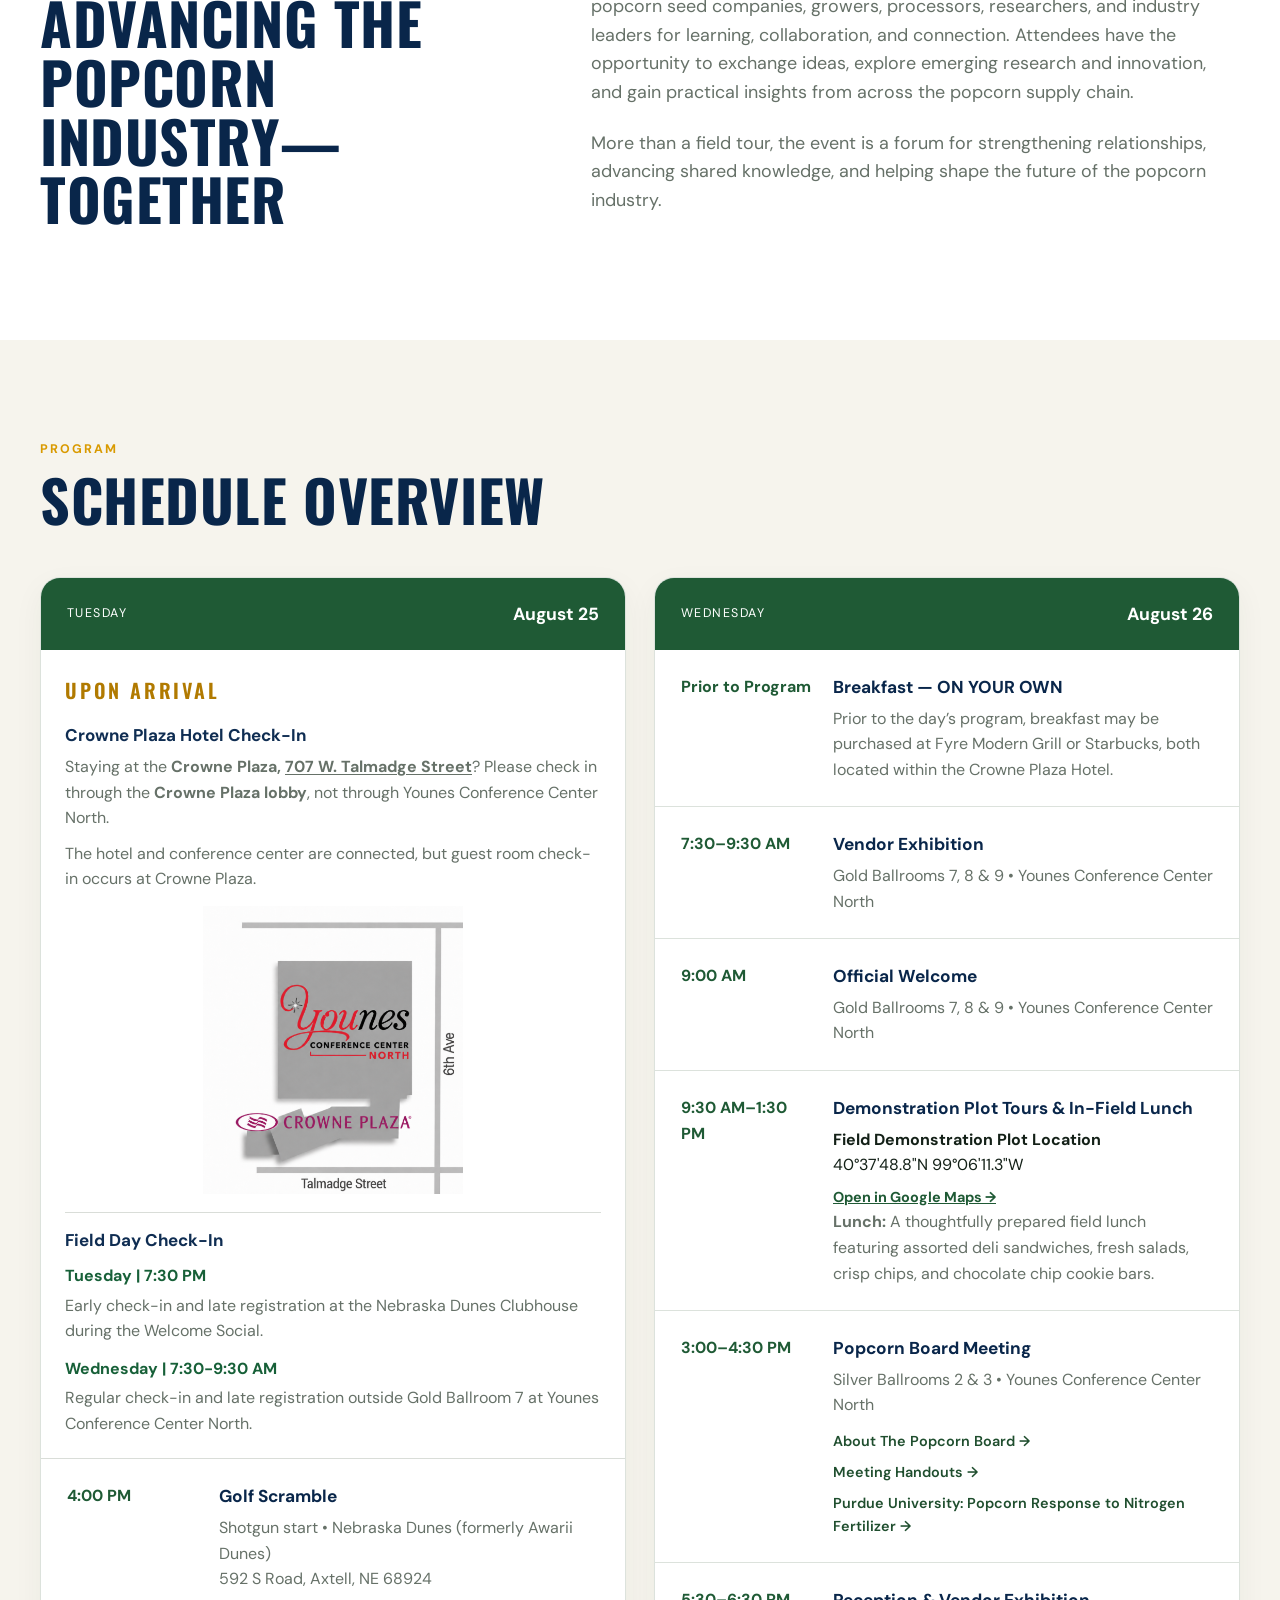
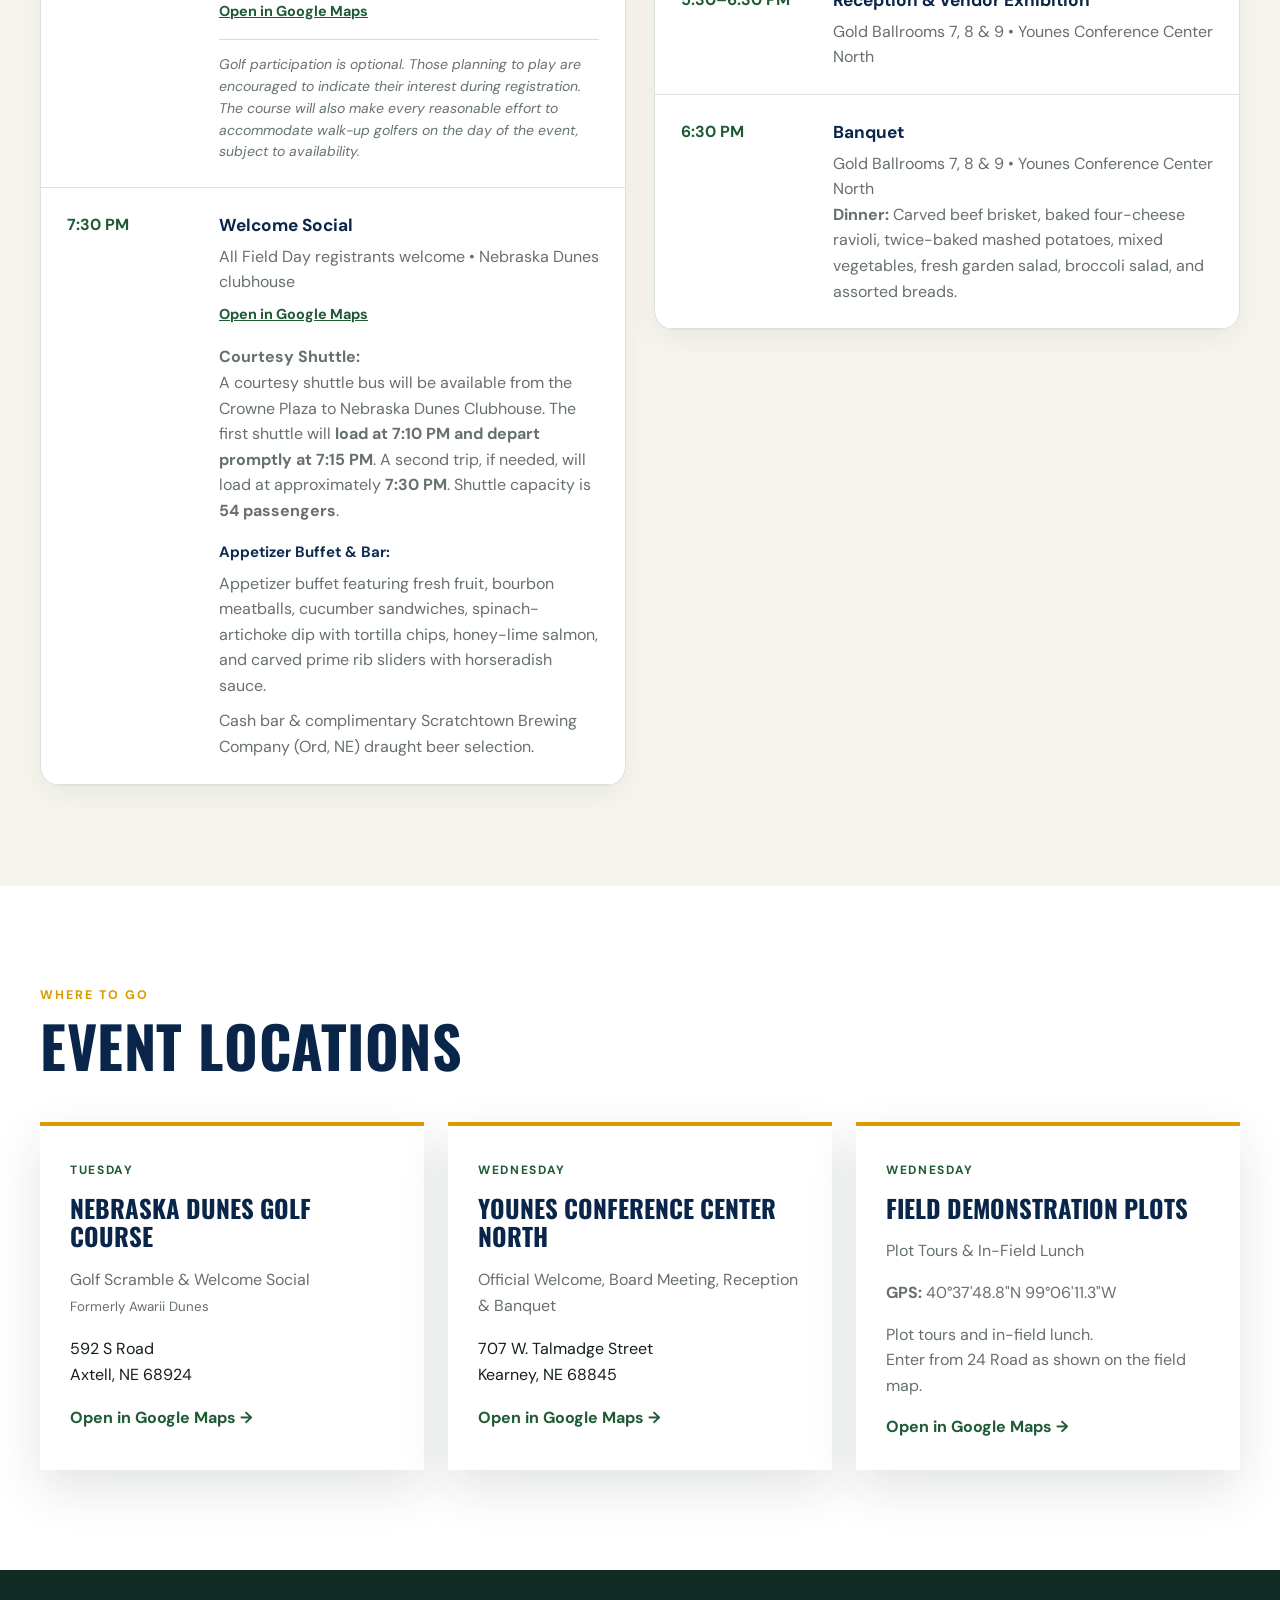
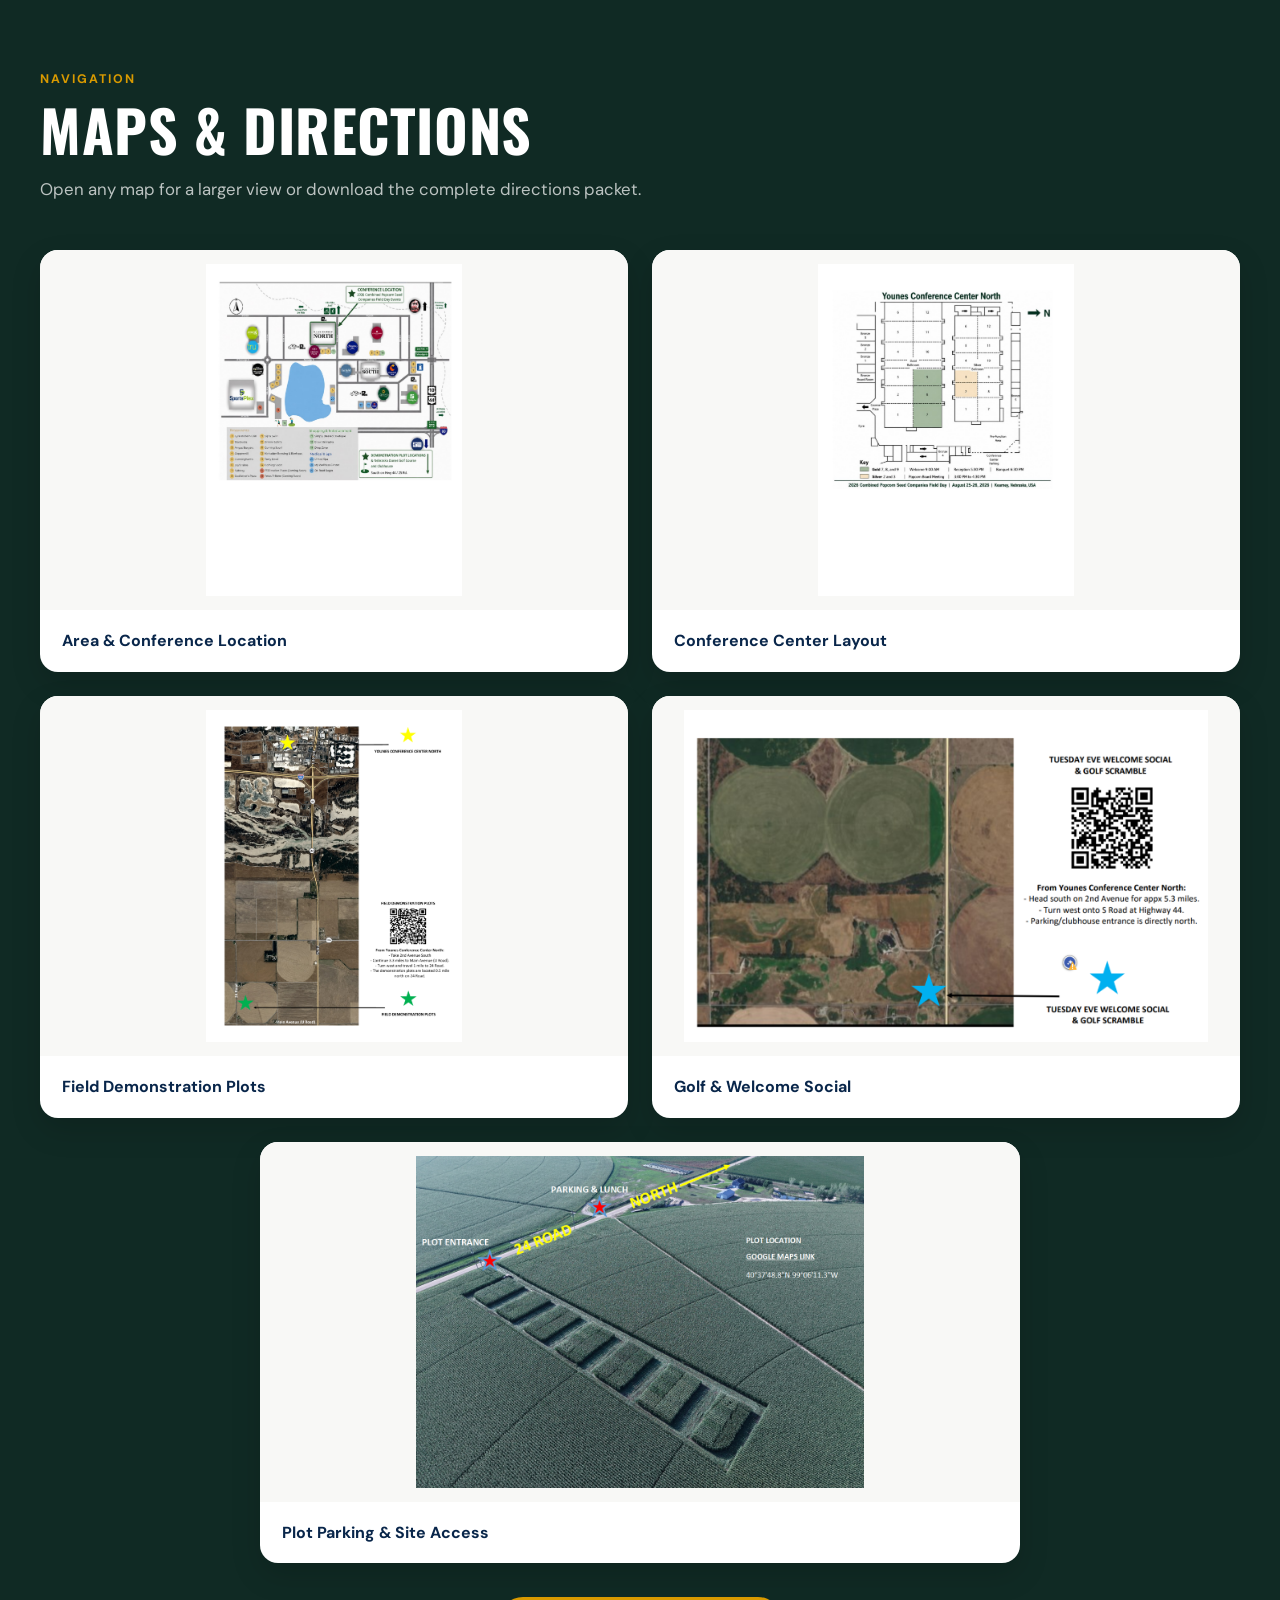
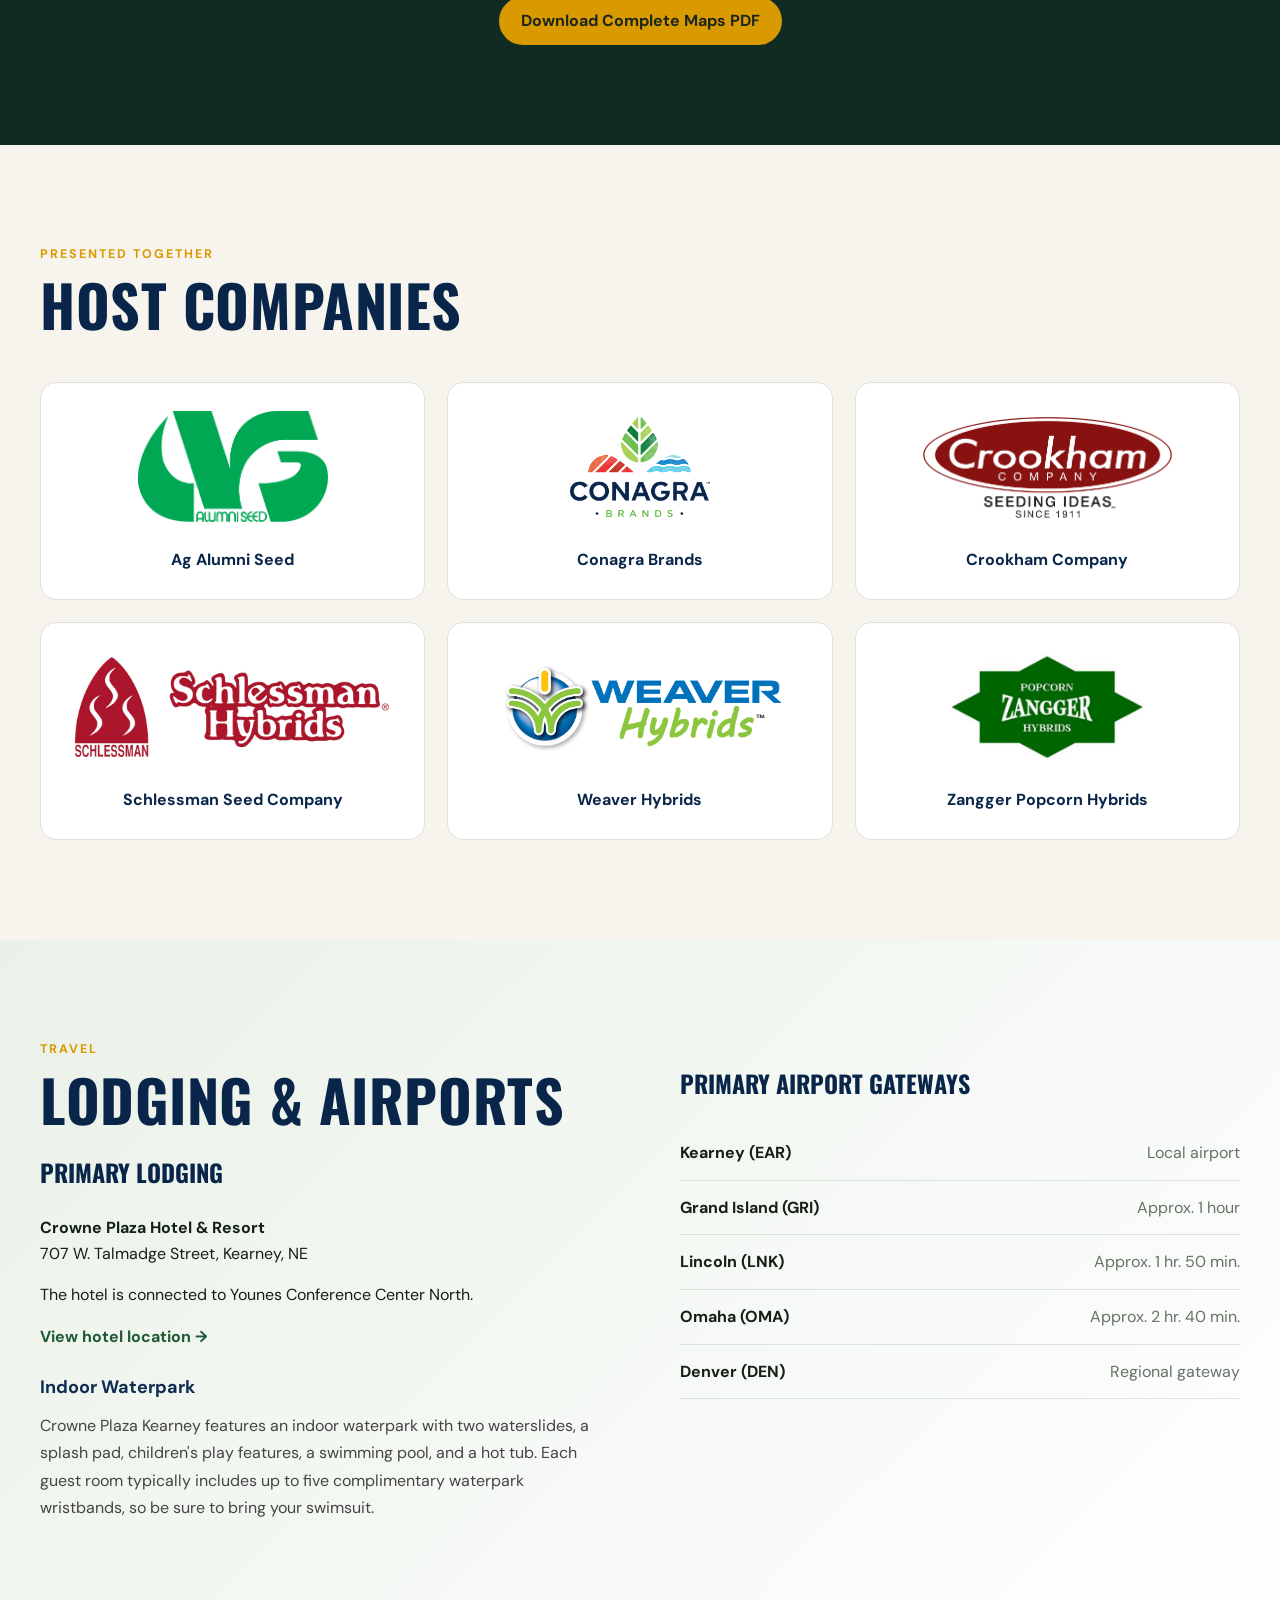
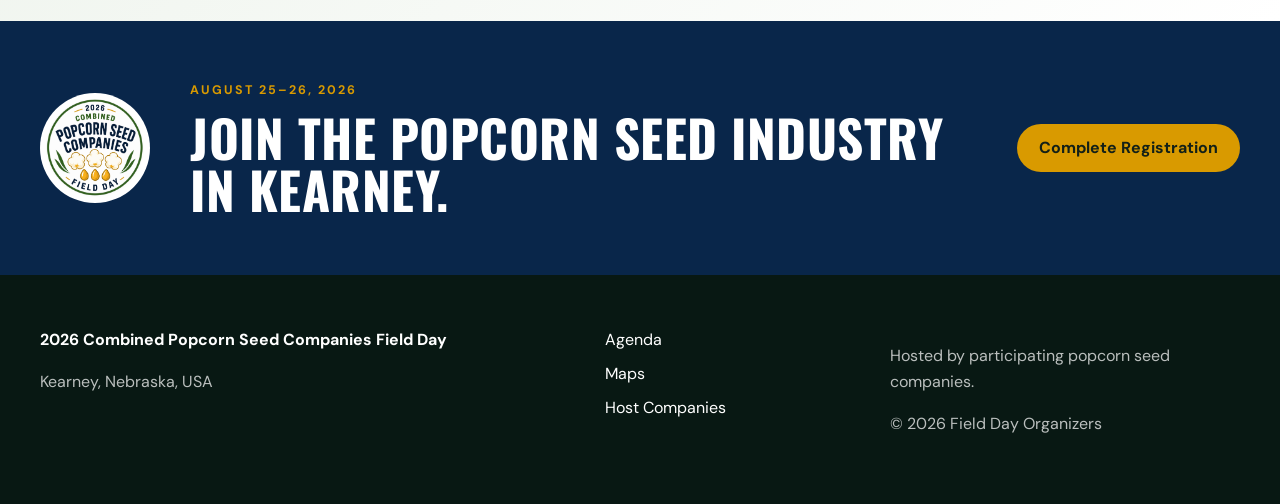
==== commit fb00782a: "Revise post-event message and add survey link Updated the post-event message to include a survey lin" ====
--- a/index.html
+++ b/index.html
@@ -85,14 +85,28 @@
         <div class="post-event-message">
   <h2>Thank You for Joining Us!</h2>
 
+ <p>
+  Thank you to everyone who attended the 2026 Combined Popcorn Seed Companies Field Day
+  for the great conversations, connections and industry fellowship.
+</p>
+
+<div class="post-event-survey-cta">
   <p>
-    Thank you to everyone who attended the 2026 Combined Popcorn Seed Companies Field Day
-    for the great conversations, connections and industry fellowship.
+    <strong>We'd appreciate your feedback.</strong>
+    Please take a few minutes to help us improve future Combined Popcorn Seed Companies Field Days.
   </p>
 
-  <p class="see-you">
-    See you in 2027! <strong>Date &amp; location TBD.</strong>
-  </p>
+  <a class="button button-primary"
+     href="https://forms.gle/iBQyL8Hyh37x3cRb9"
+     target="_blank"
+     rel="noopener">
+    COMPLETE POST-EVENT SURVEY
+  </a>
+</div>
+
+<p class="see-you">
+  See you in 2027! <strong>Date &amp; location TBD.</strong>
+</p>
 
   <p class="next-host">
     <strong>2027 Physical Host:</strong> Schlessman Seed Company
--- a/styles.css
+++ b/styles.css
@@ -443,3 +443,35 @@
   color: #f0b323;
   font-size: 18px;
 }
+/* Post-event survey button in header */
+.header-survey-button {
+  display: inline-flex;
+  align-items: center;
+  justify-content: center;
+  padding: 11px 18px;
+  margin-left: 18px;
+  background: #f5a800;
+  color: #0f2d52;
+  font-family: "Oswald", sans-serif;
+  font-size: 15px;
+  font-weight: 700;
+  letter-spacing: 0.5px;
+  text-decoration: none;
+  border-radius: 4px;
+  white-space: nowrap;
+  transition: transform 0.2s ease, opacity 0.2s ease;
+}
+
+.header-survey-button:hover {
+  transform: translateY(-1px);
+  opacity: 0.9;
+}
+
+/* Mobile */
+@media (max-width: 800px) {
+  .header-survey-button {
+    padding: 9px 12px;
+    margin-left: 10px;
+    font-size: 13px;
+  }
+}
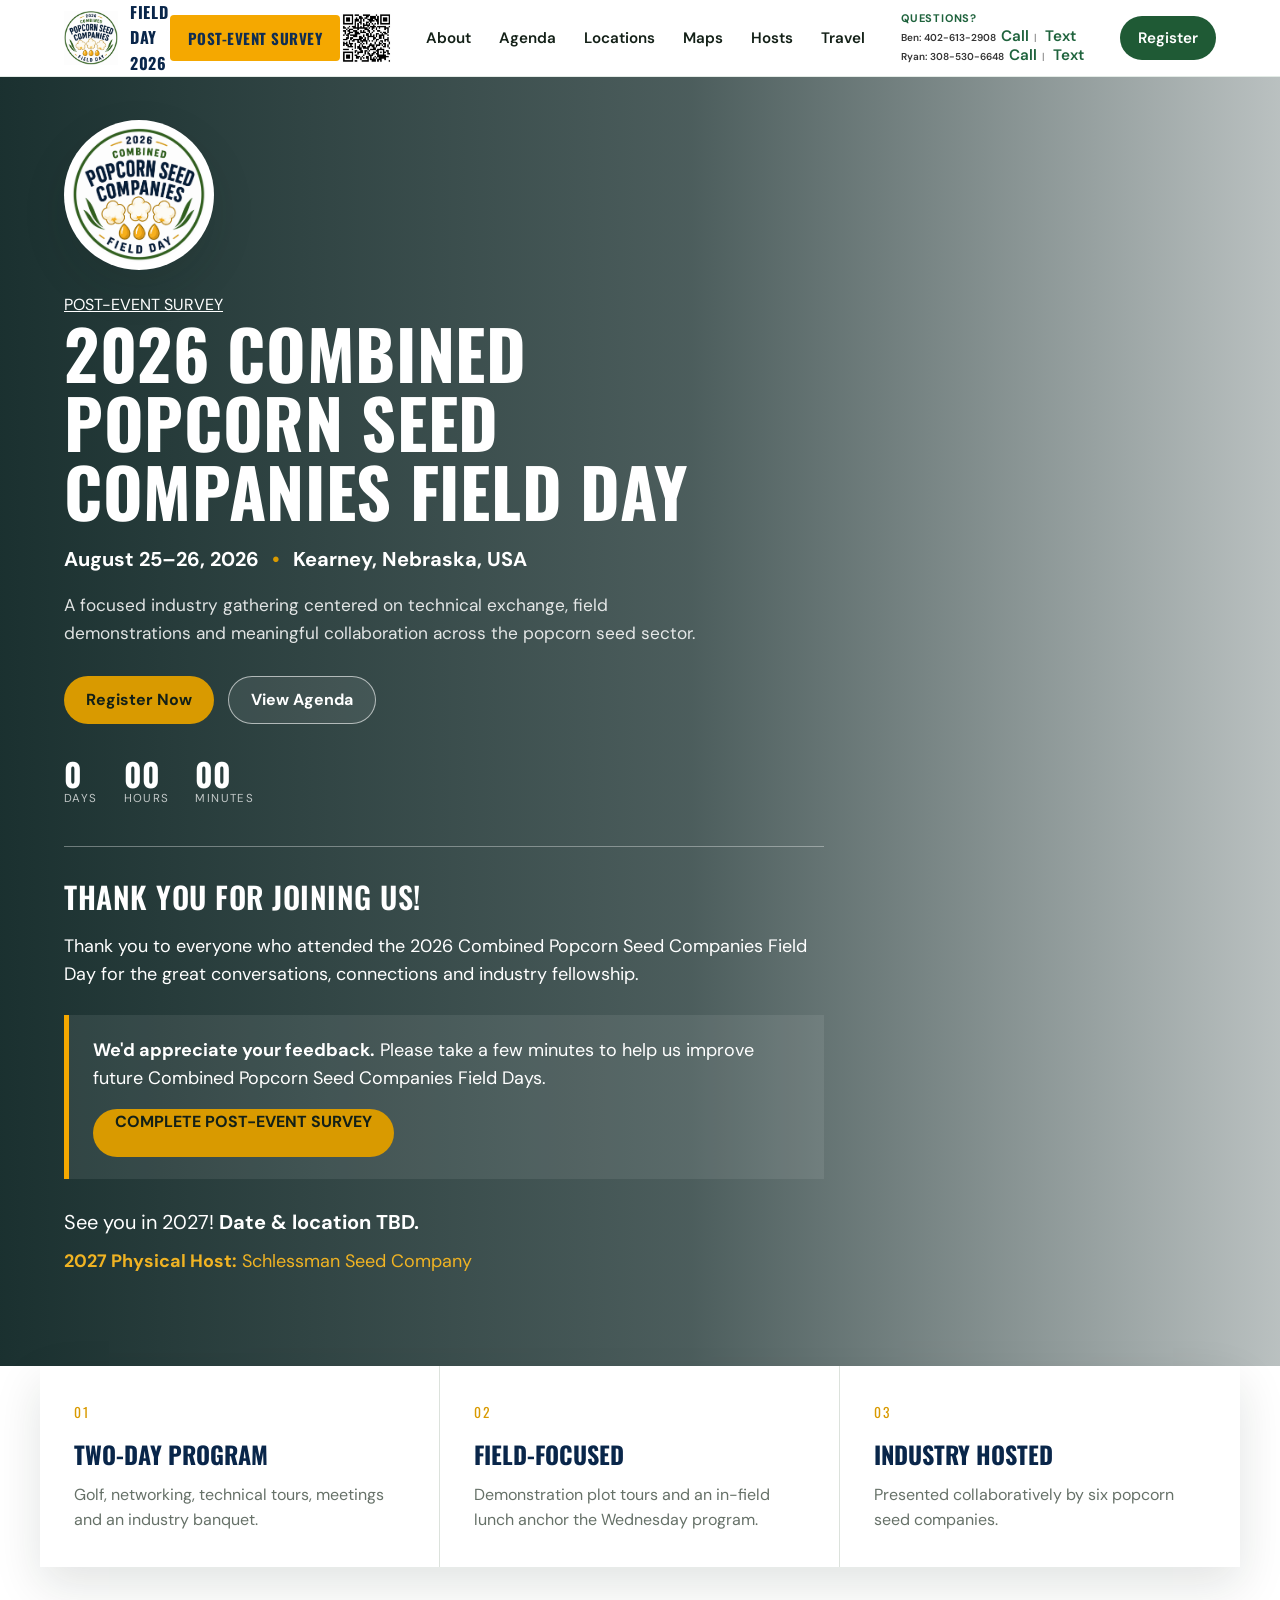
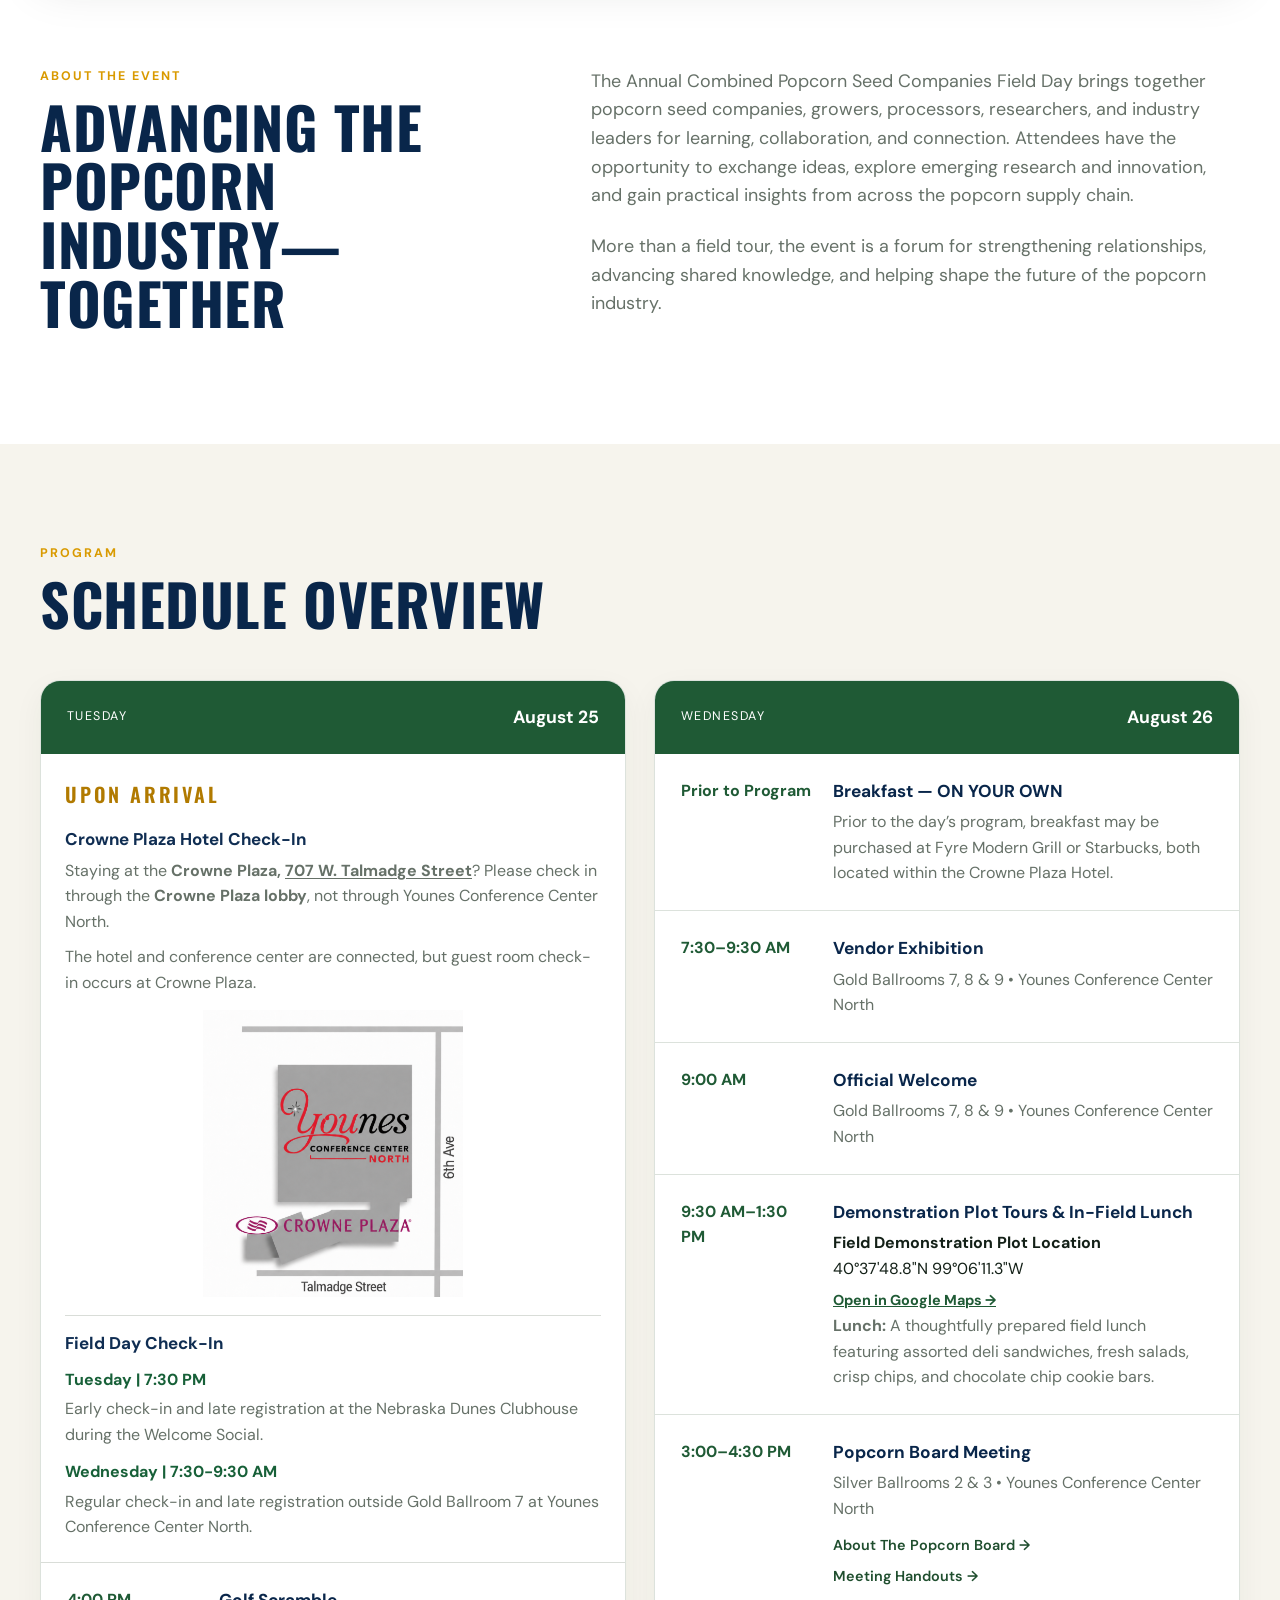
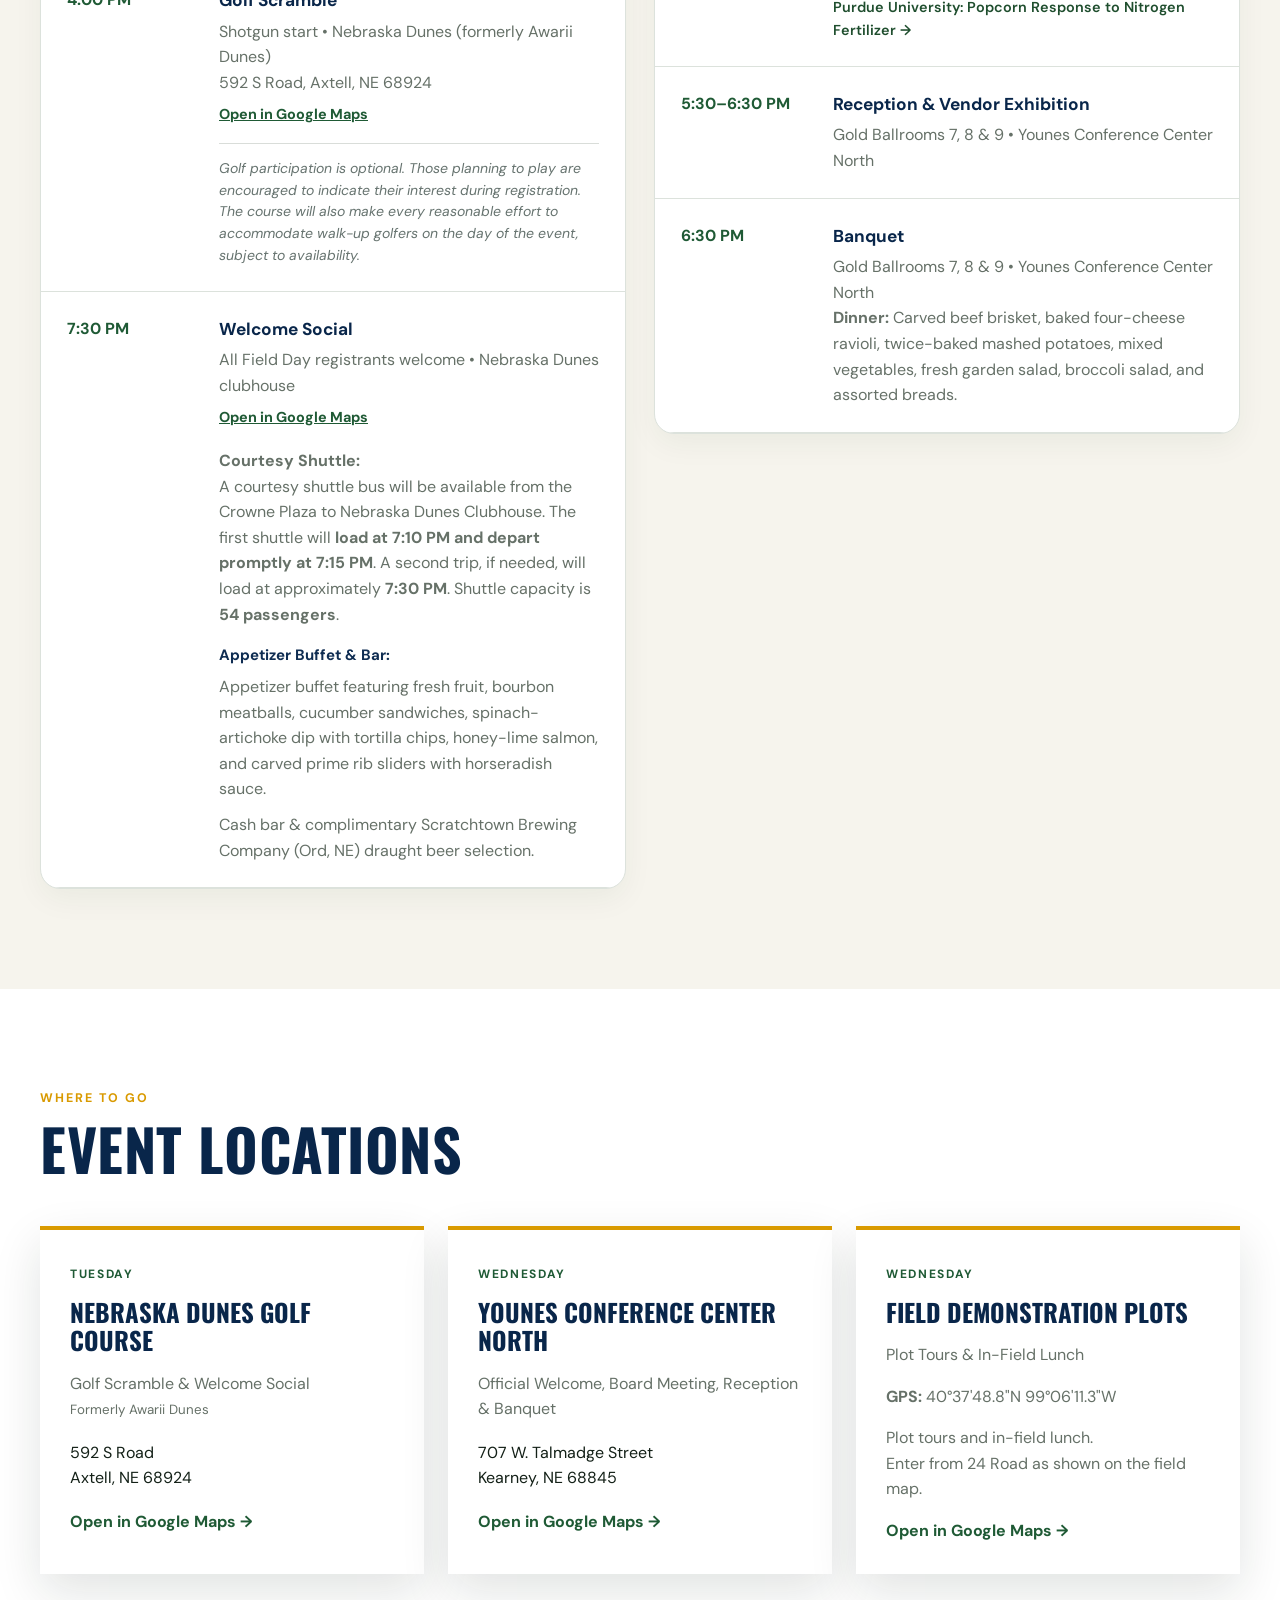
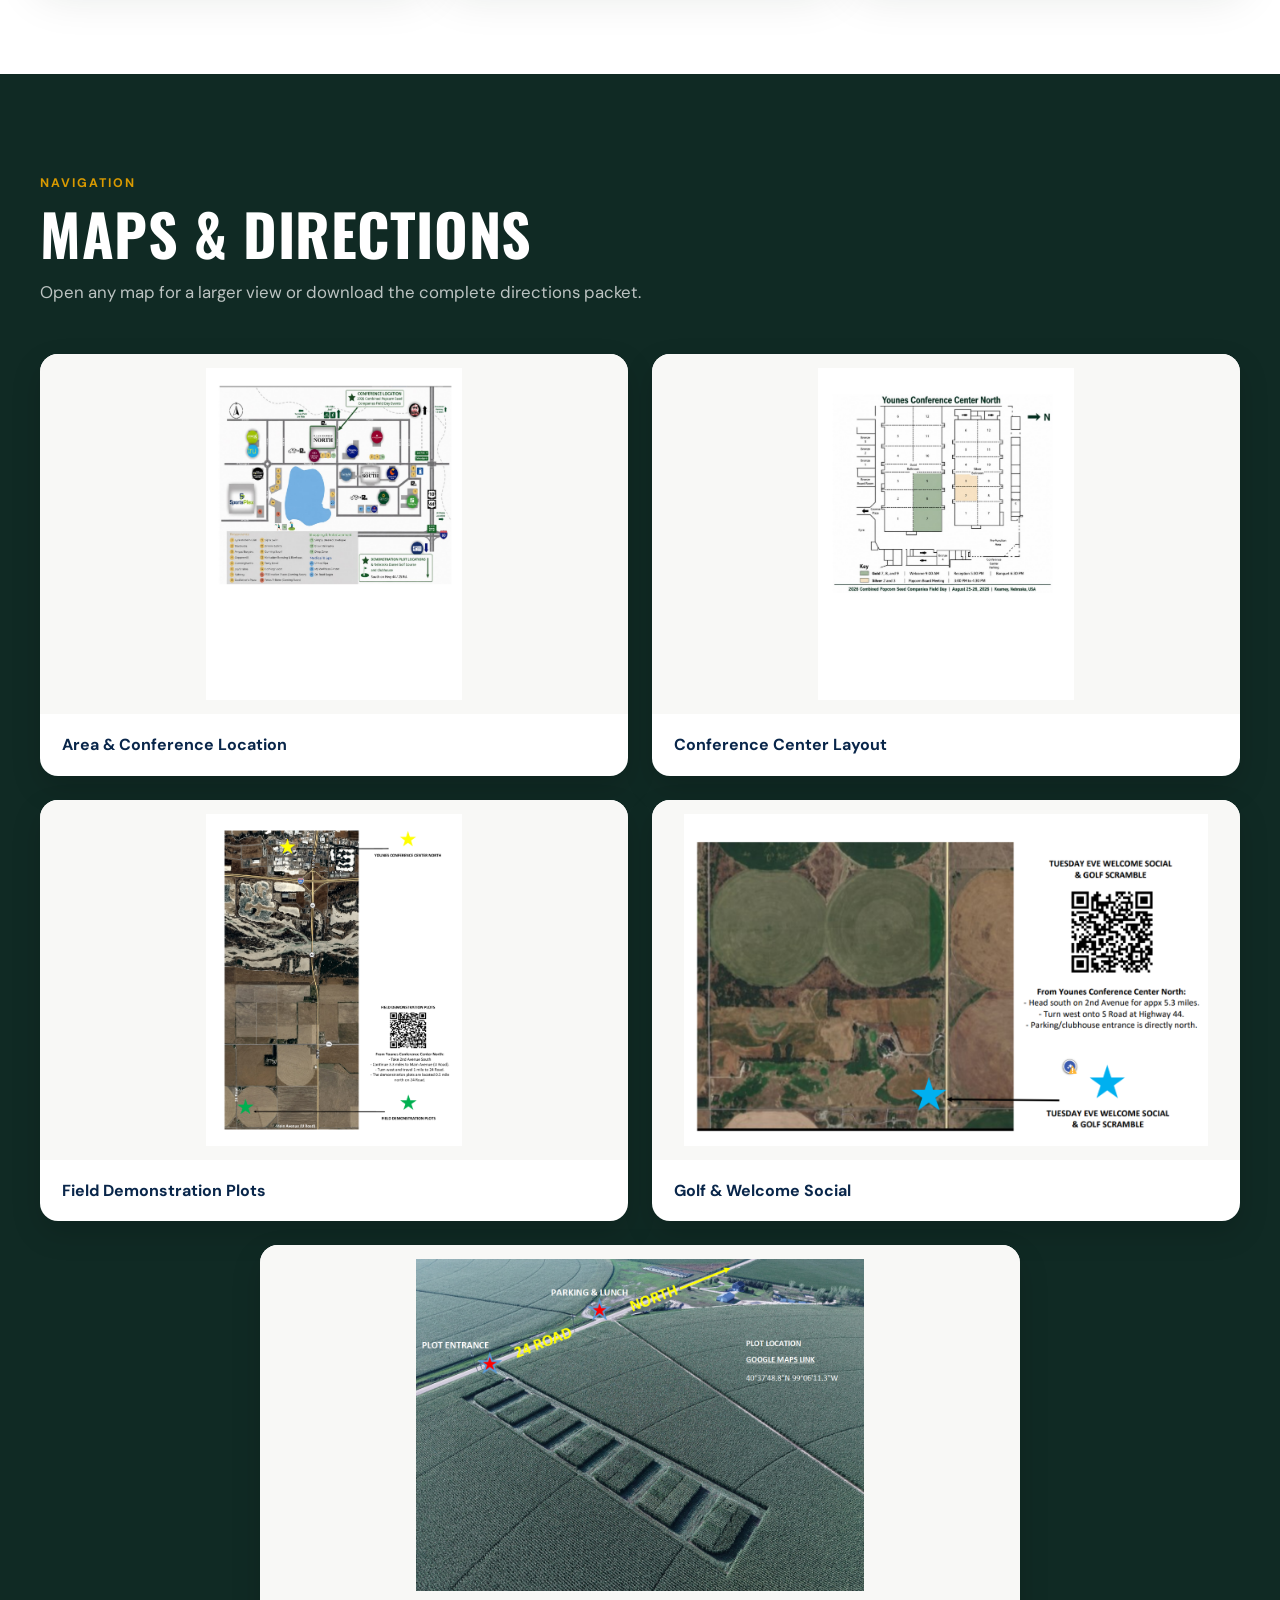
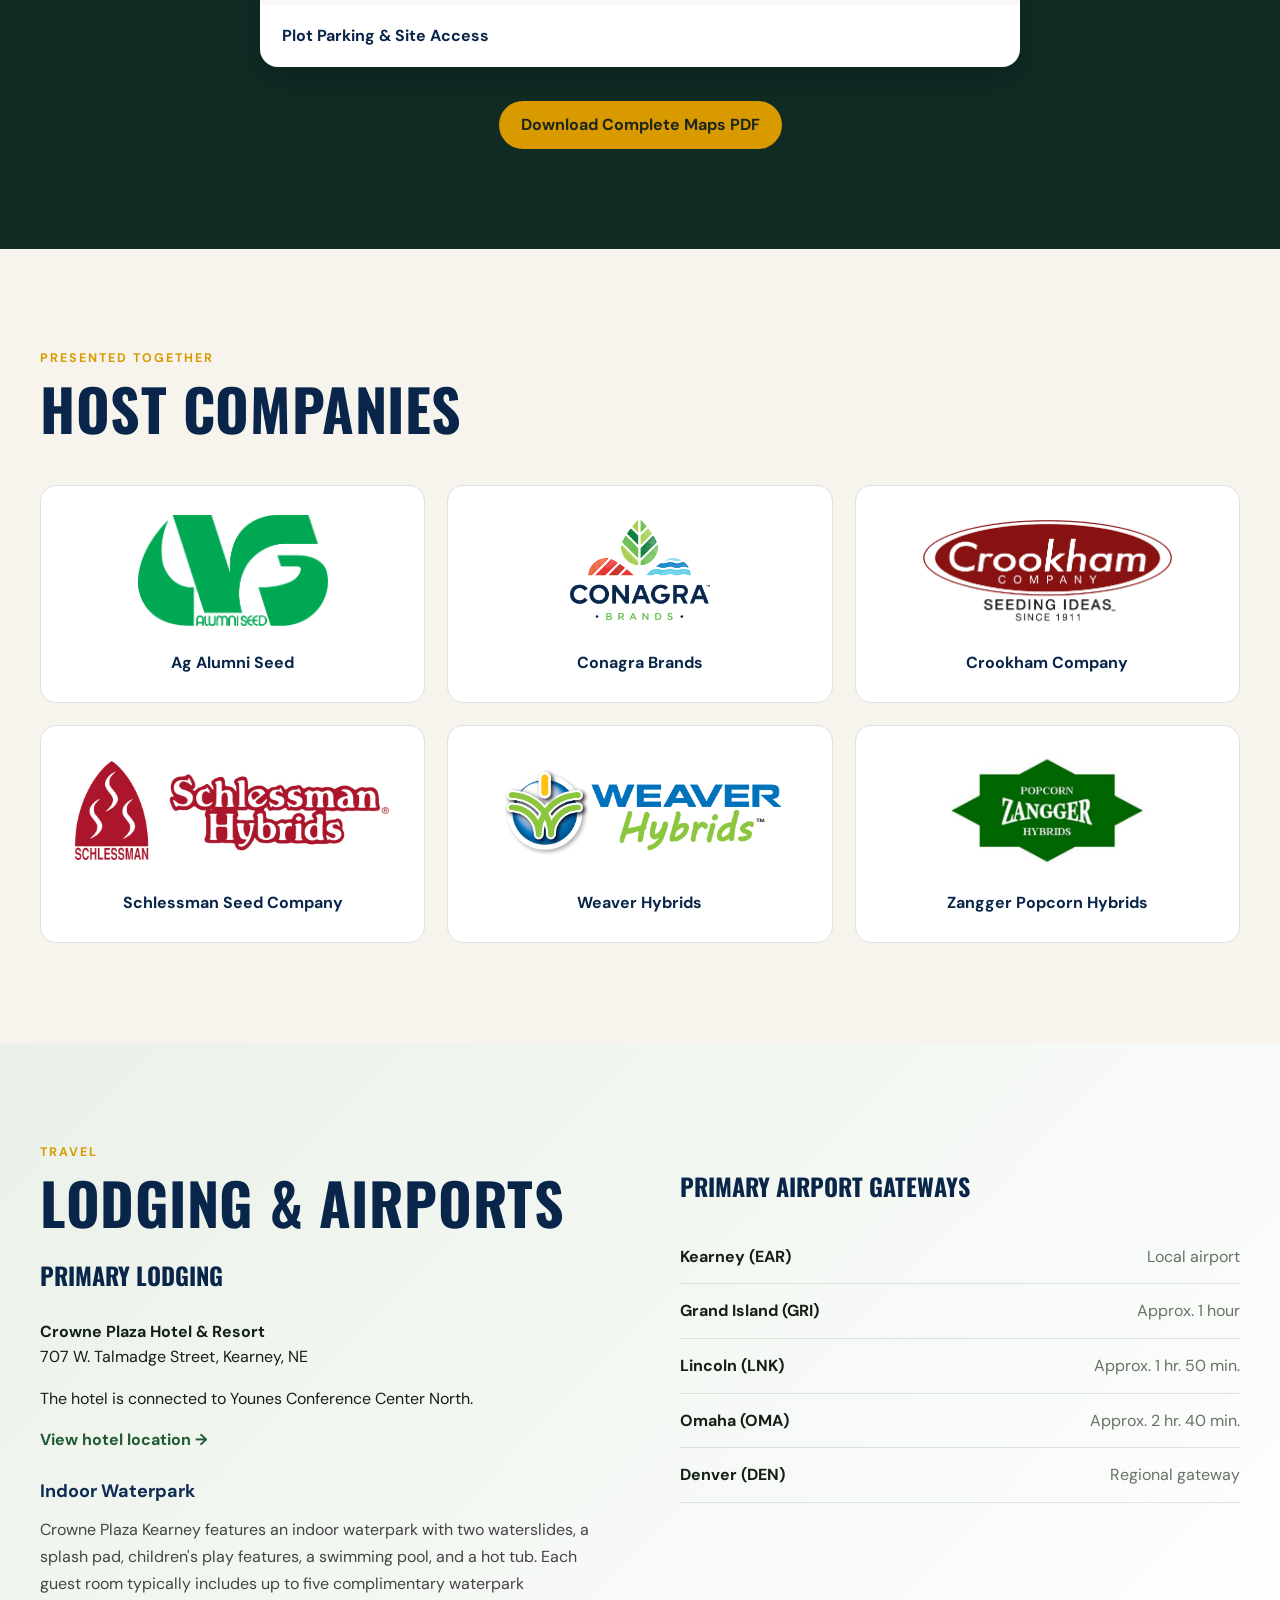
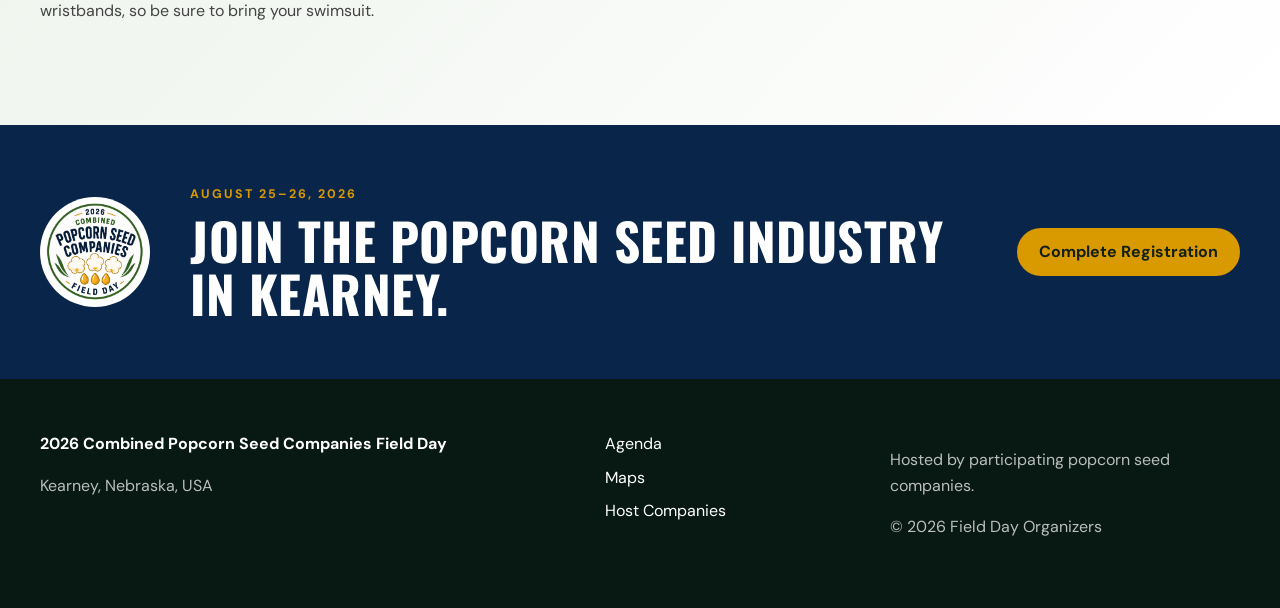
==== commit a0355416: "Add post-event survey button to hero section Added a survey button for post-event feedback." ====
--- a/index.html
+++ b/index.html
@@ -69,8 +69,20 @@
     <section class="hero">
       <div class="hero-overlay"></div>
       <div class="hero-inner reveal">
-        <img class="hero-logo" src="event-logo.png" alt="">
-        <h1>2026 Combined Popcorn Seed Companies <span class="no-break">Field Day</span></h1>
+     <div class="hero-logo-survey-row">
+
+  <img class="hero-logo" src="event-logo.png" alt="">
+
+  <a class="hero-survey-button"
+     href="https://forms.gle/iBQyL8Hyh37x3cRb9"
+     target="_blank"
+     rel="noopener">
+    POST-EVENT SURVEY
+  </a>
+
+</div>
+
+<h1>2026 Combined Popcorn Seed Companies <span class="no-break">Field Day</span></h1>
         <p class="hero-meta">August 25–26, 2026 <span>•</span> Kearney, Nebraska, USA</p>
         <p class="hero-copy">A focused industry gathering centered on technical exchange, field demonstrations and meaningful collaboration across the popcorn seed sector.</p>
         <div class="hero-actions">
--- a/styles.css
+++ b/styles.css
@@ -475,3 +475,18 @@
     font-size: 13px;
   }
 }
+/* Post-event survey callout */
+.post-event-survey-cta {
+  margin: 26px 0 28px;
+  padding: 22px 24px;
+  border-left: 5px solid #f5a800;
+  background: rgba(255, 255, 255, 0.08);
+}
+
+.post-event-survey-cta p {
+  margin: 0 0 16px;
+}
+
+.post-event-survey-cta .button {
+  display: inline-block;
+}
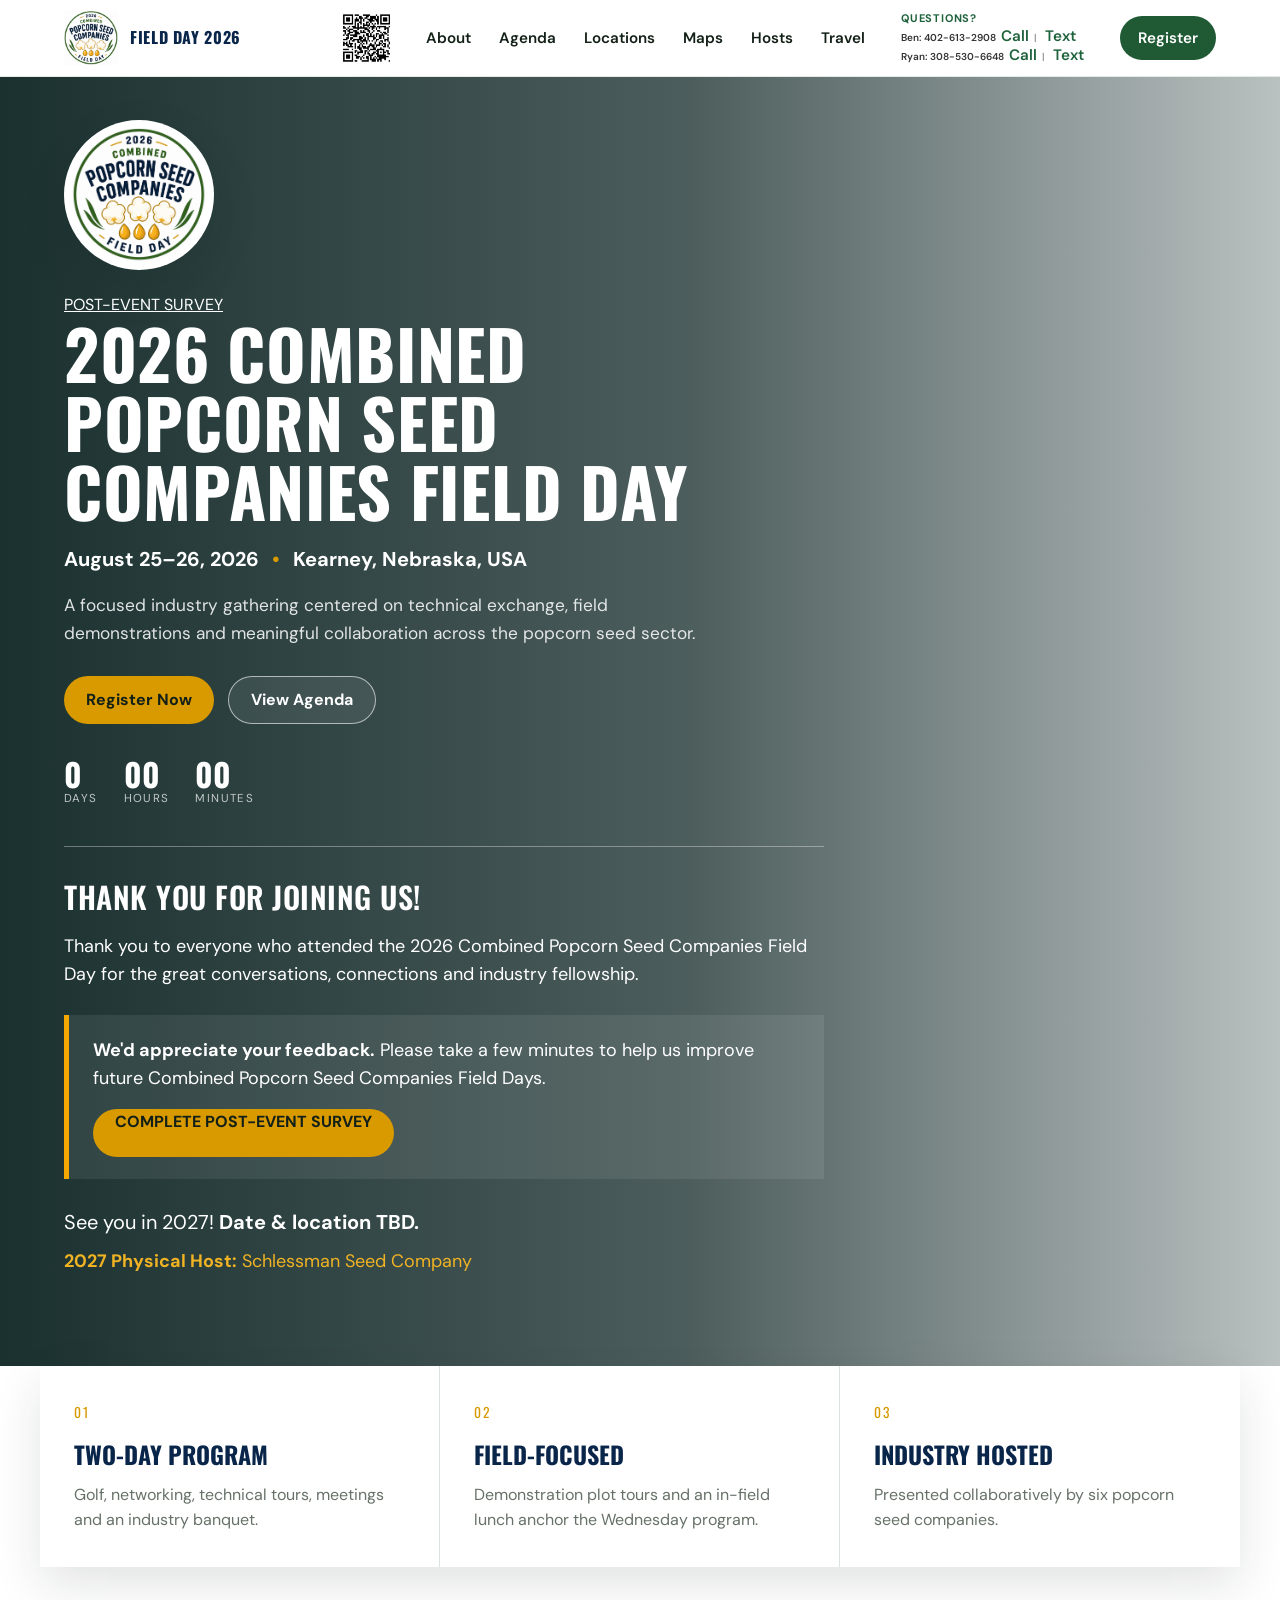
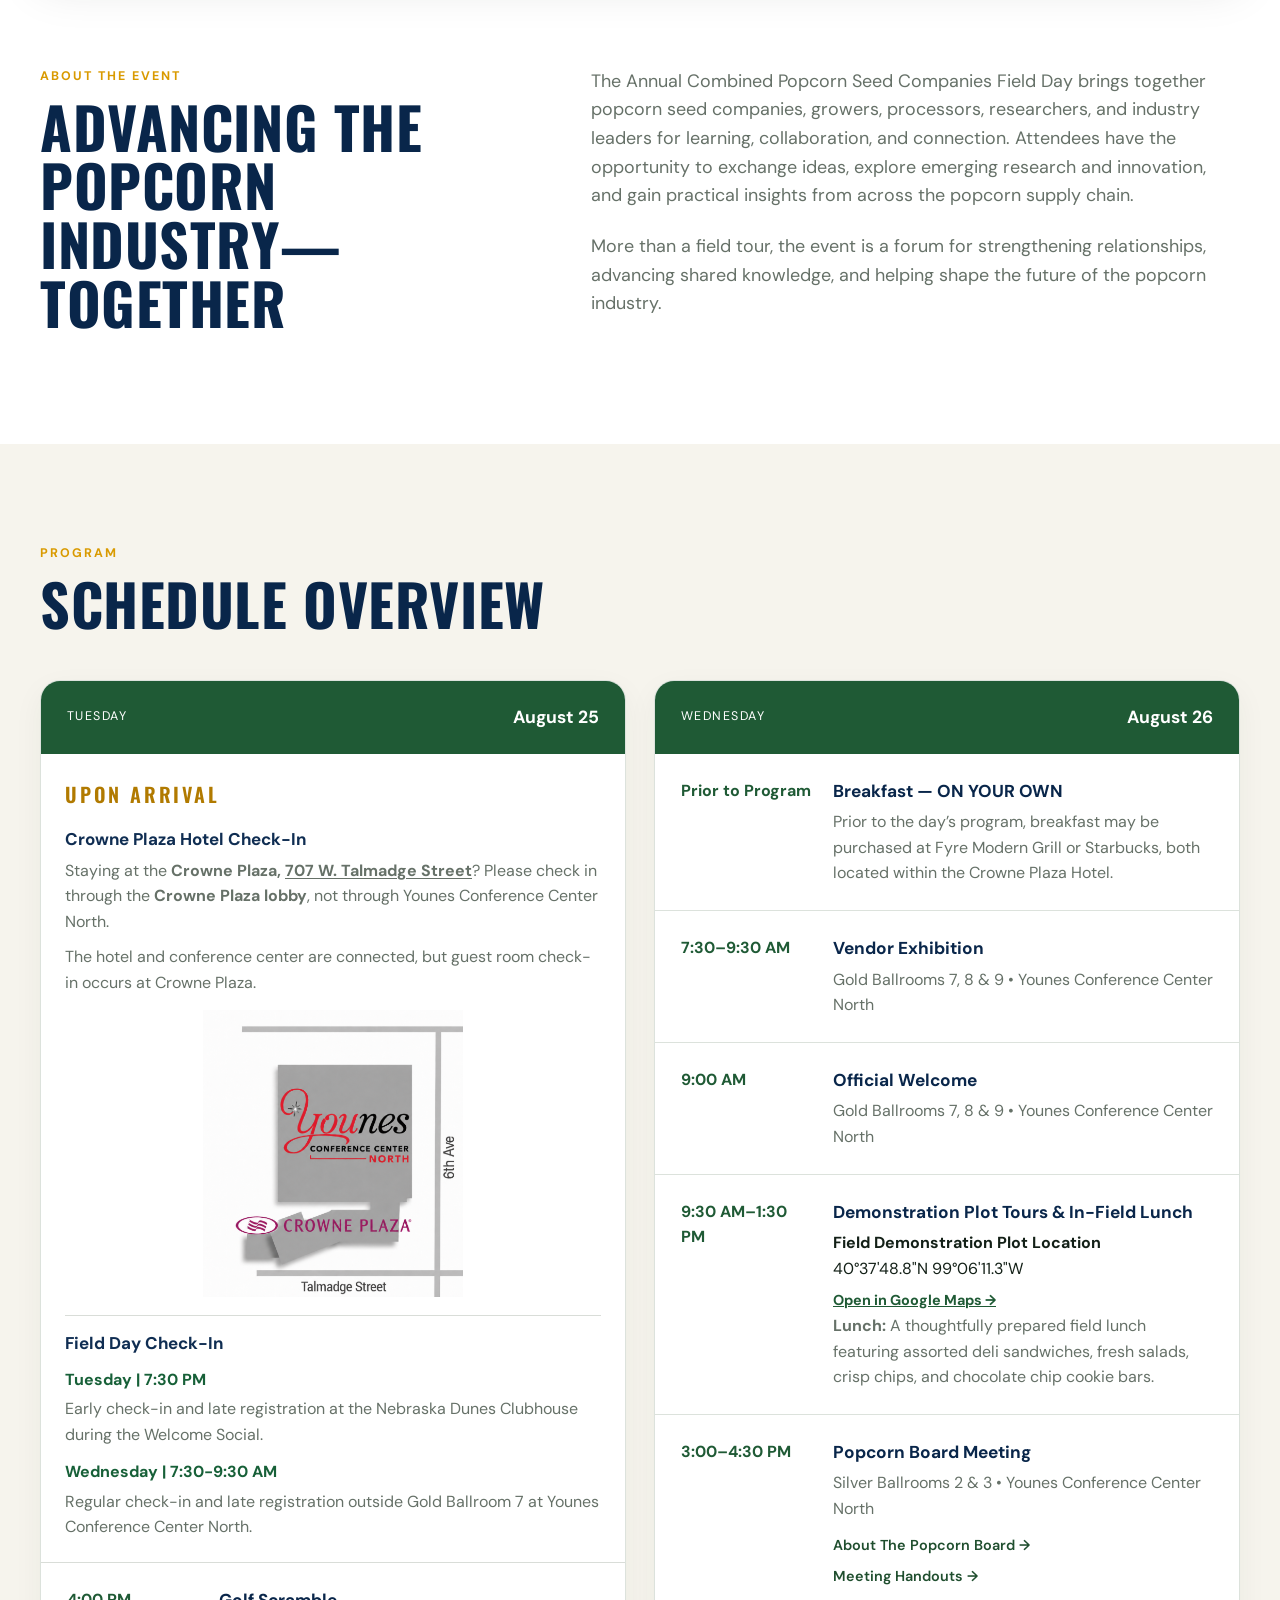
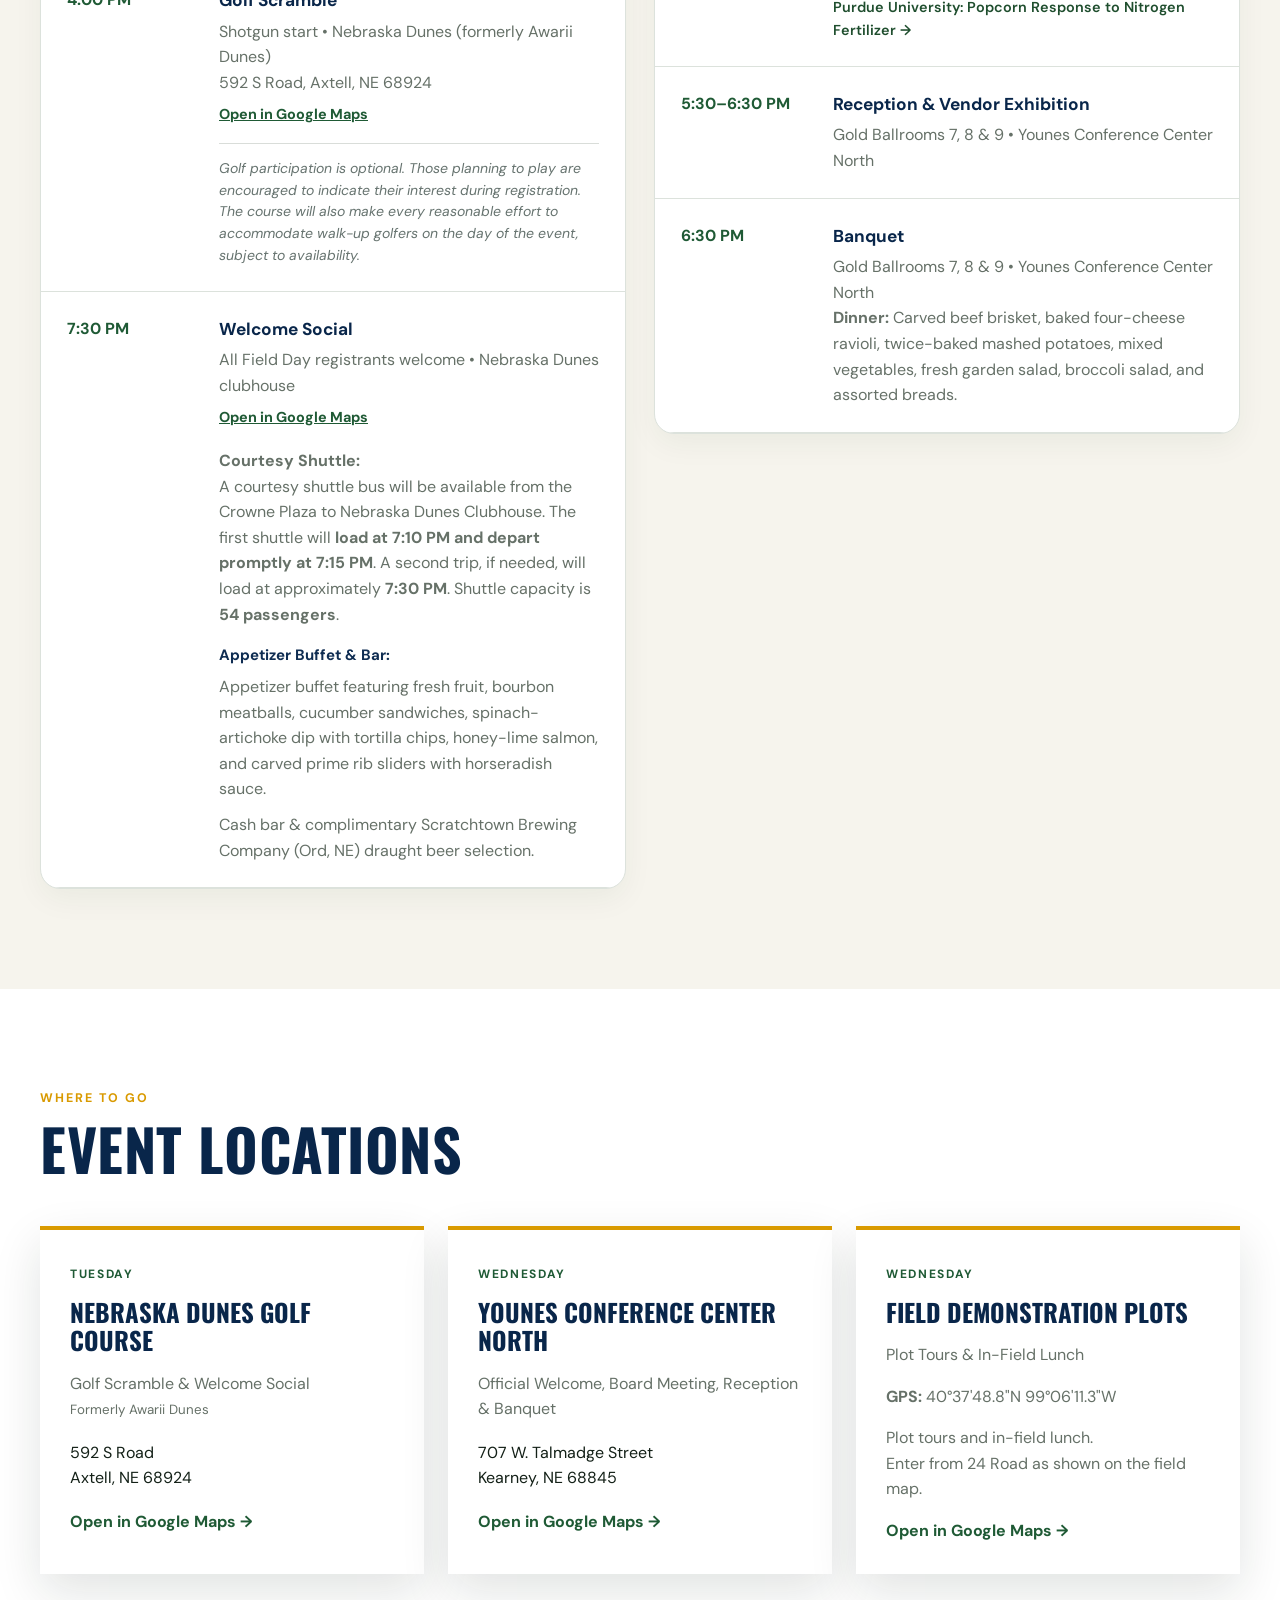
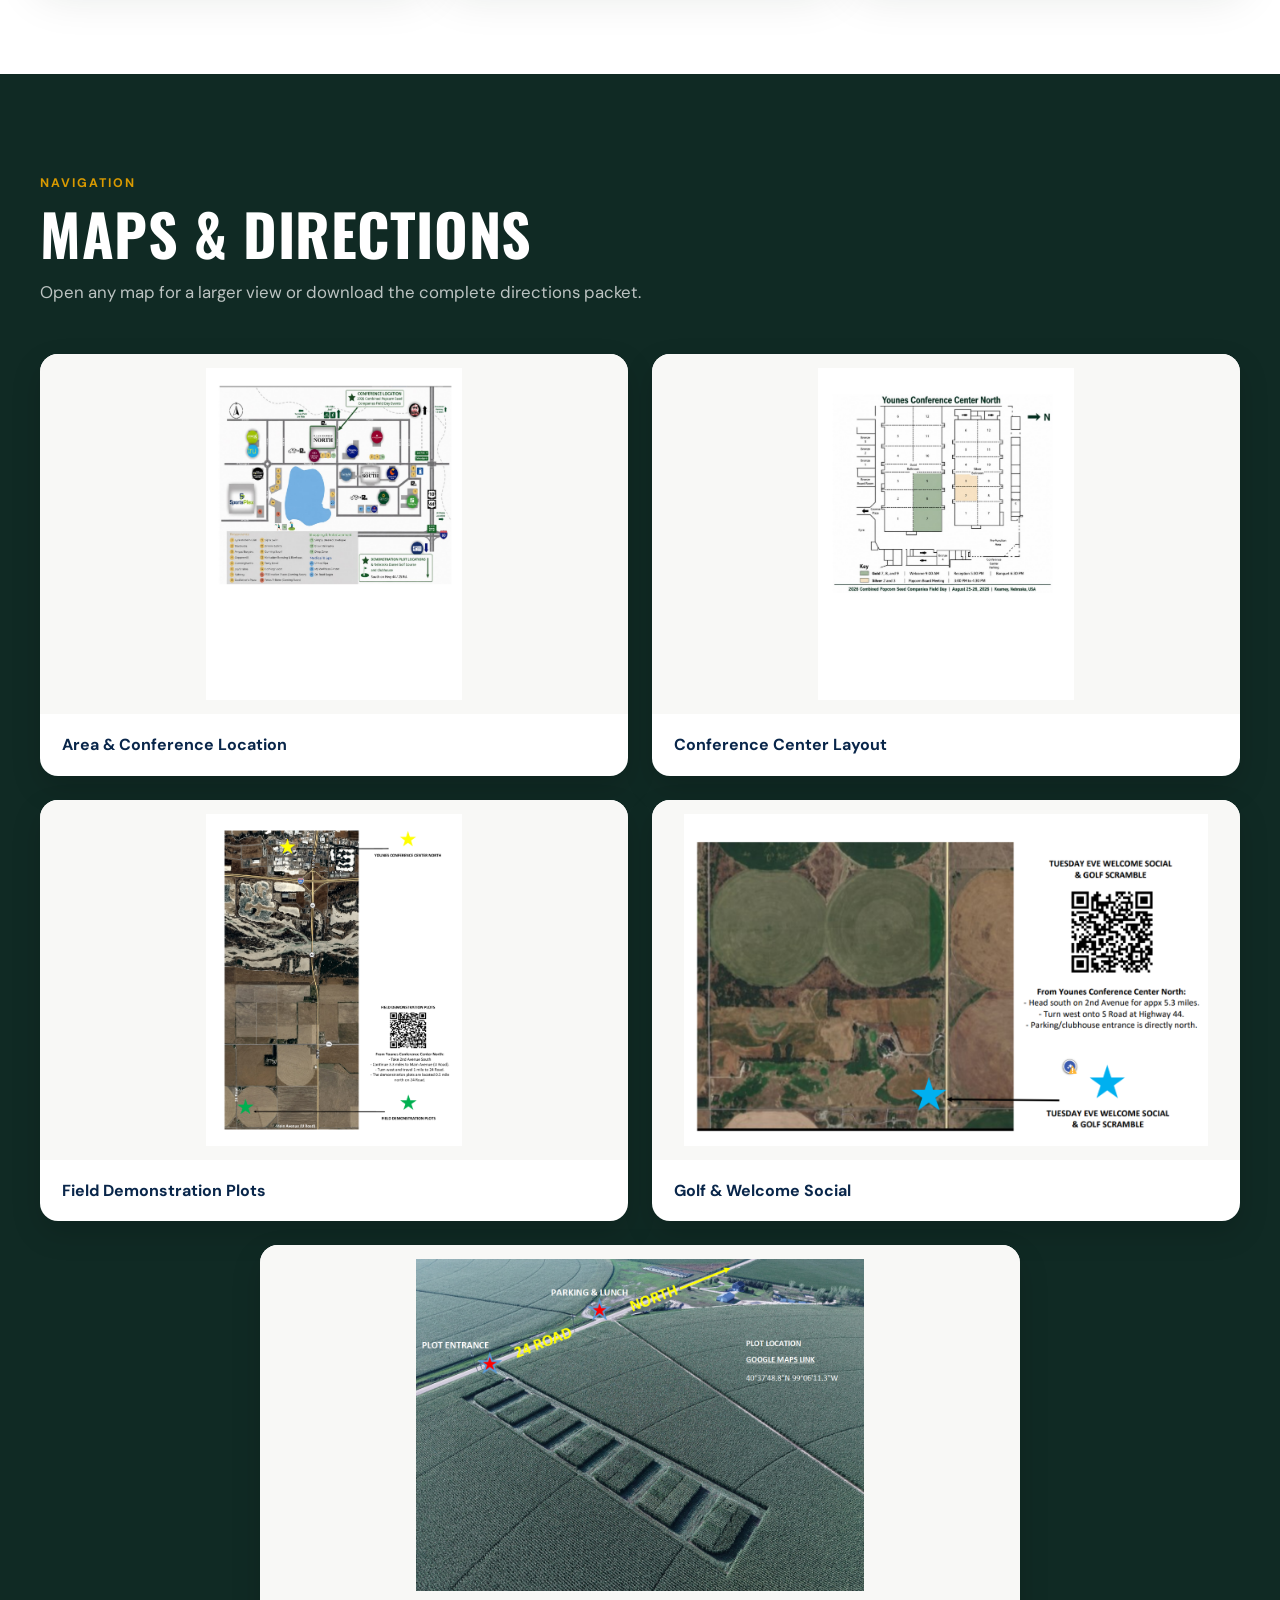
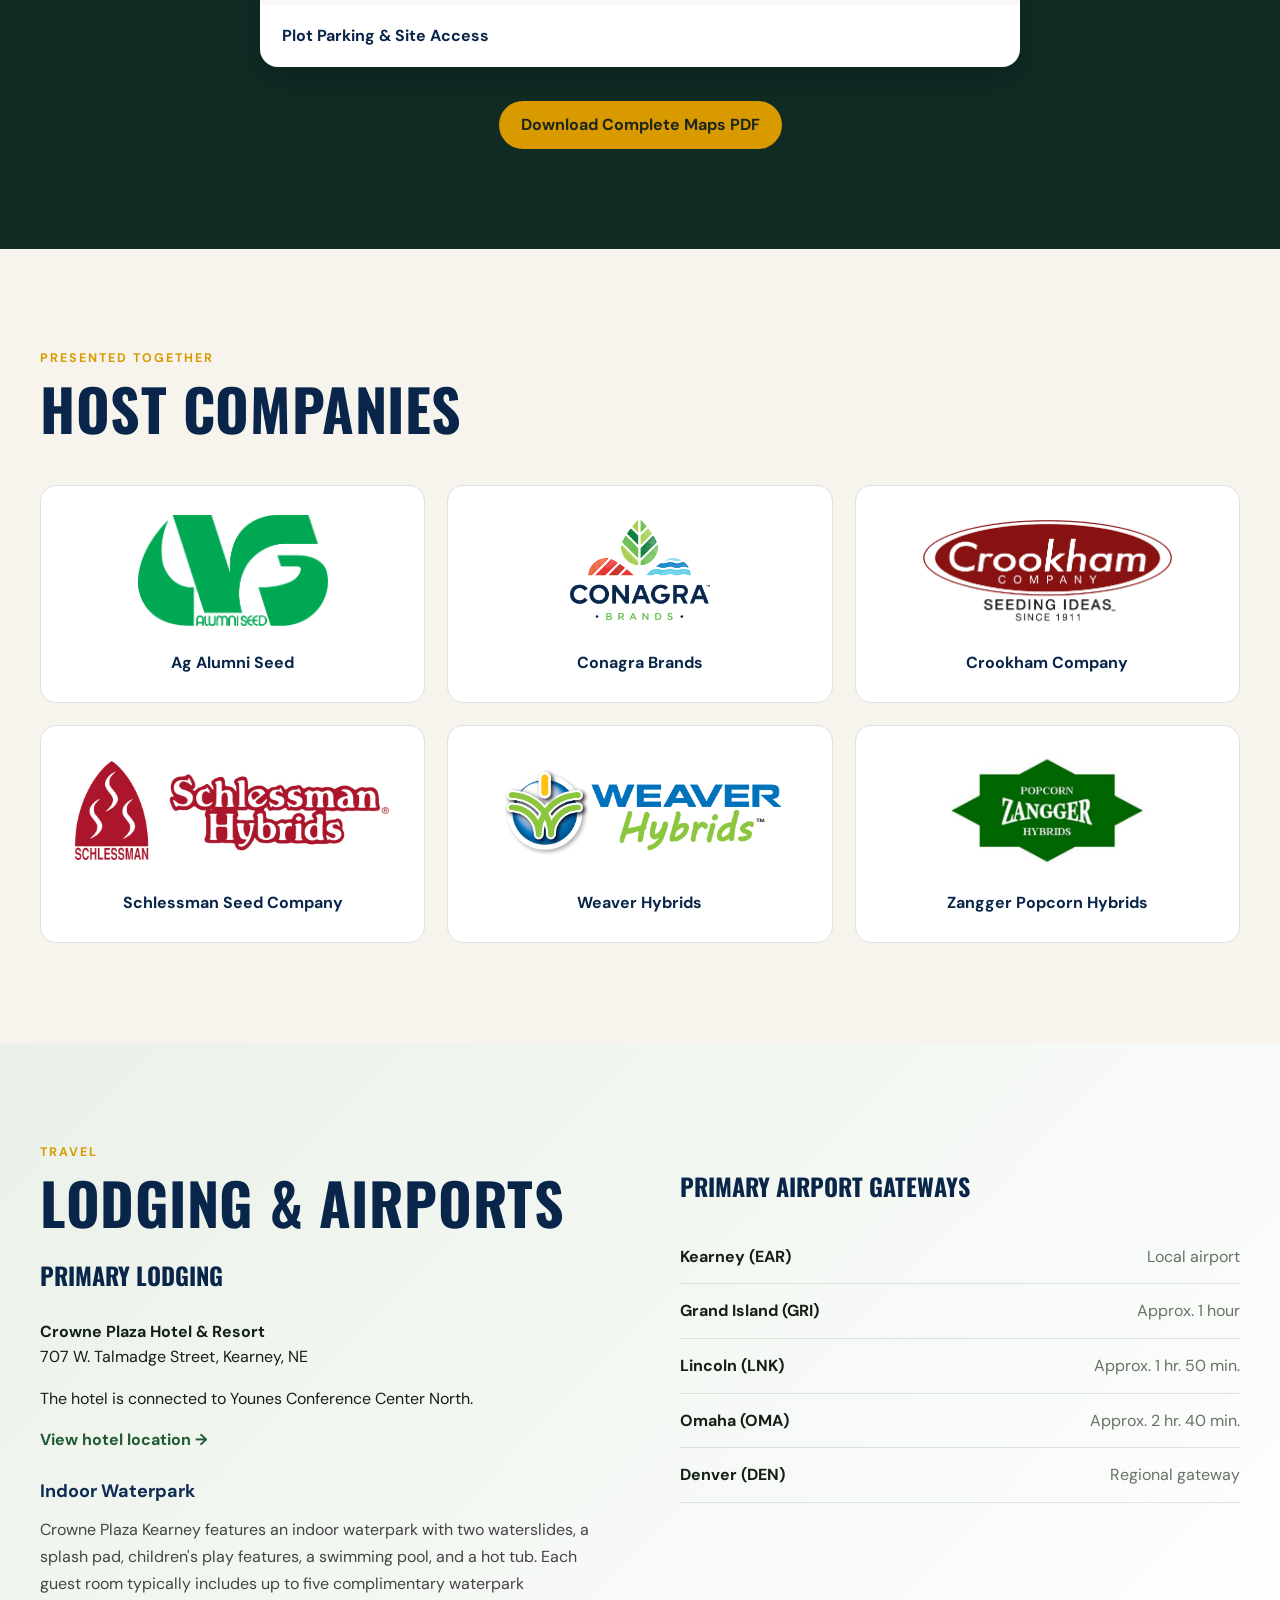
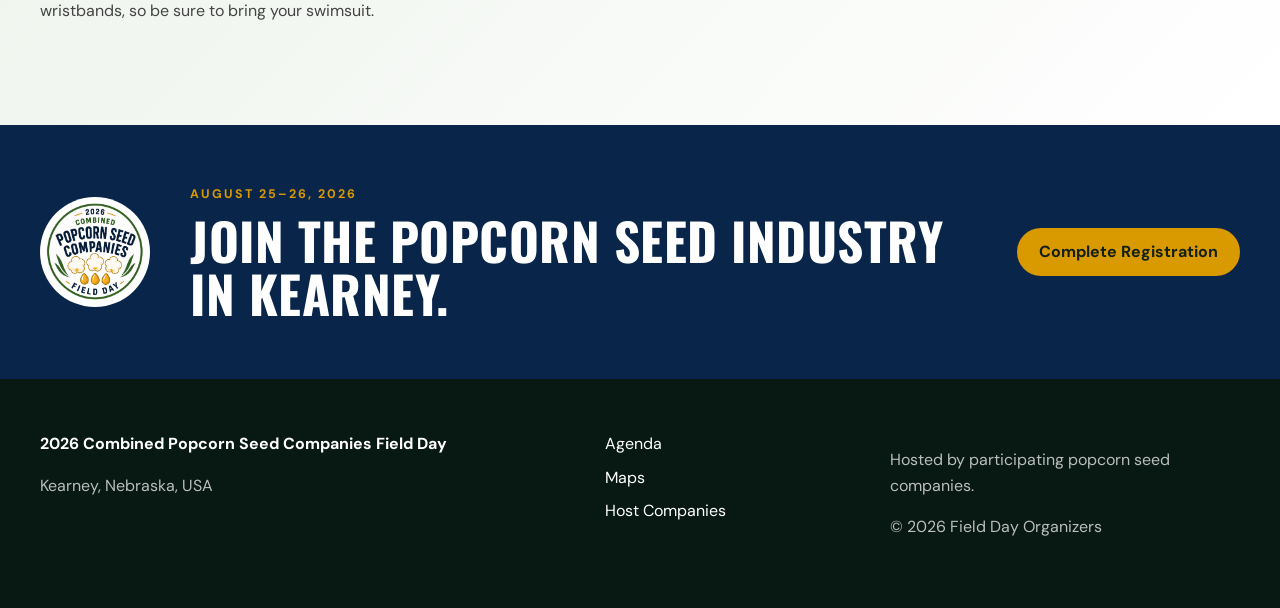
==== commit e4f4ab0d: "Remove post-event survey link from index.html Removed the post-event survey link from the header." ====
--- a/index.html
+++ b/index.html
@@ -19,13 +19,6 @@
 <a class="brand" href="#top" aria-label="Field Day home">
   <img src="event-logo.png" alt="2026 Combined Popcorn Seed Companies Field Day logo">
   <span>Field Day 2026</span>
-</a>
-
-<a class="header-survey-button"
-   href="https://forms.gle/iBQyL8Hyh37x3cRb9"
-   target="_blank"
-   rel="noopener">
-  POST-EVENT SURVEY
 </a>
 
 <button class="menu-toggle" aria-expanded="false" aria-controls="site-nav">Menu</button>  
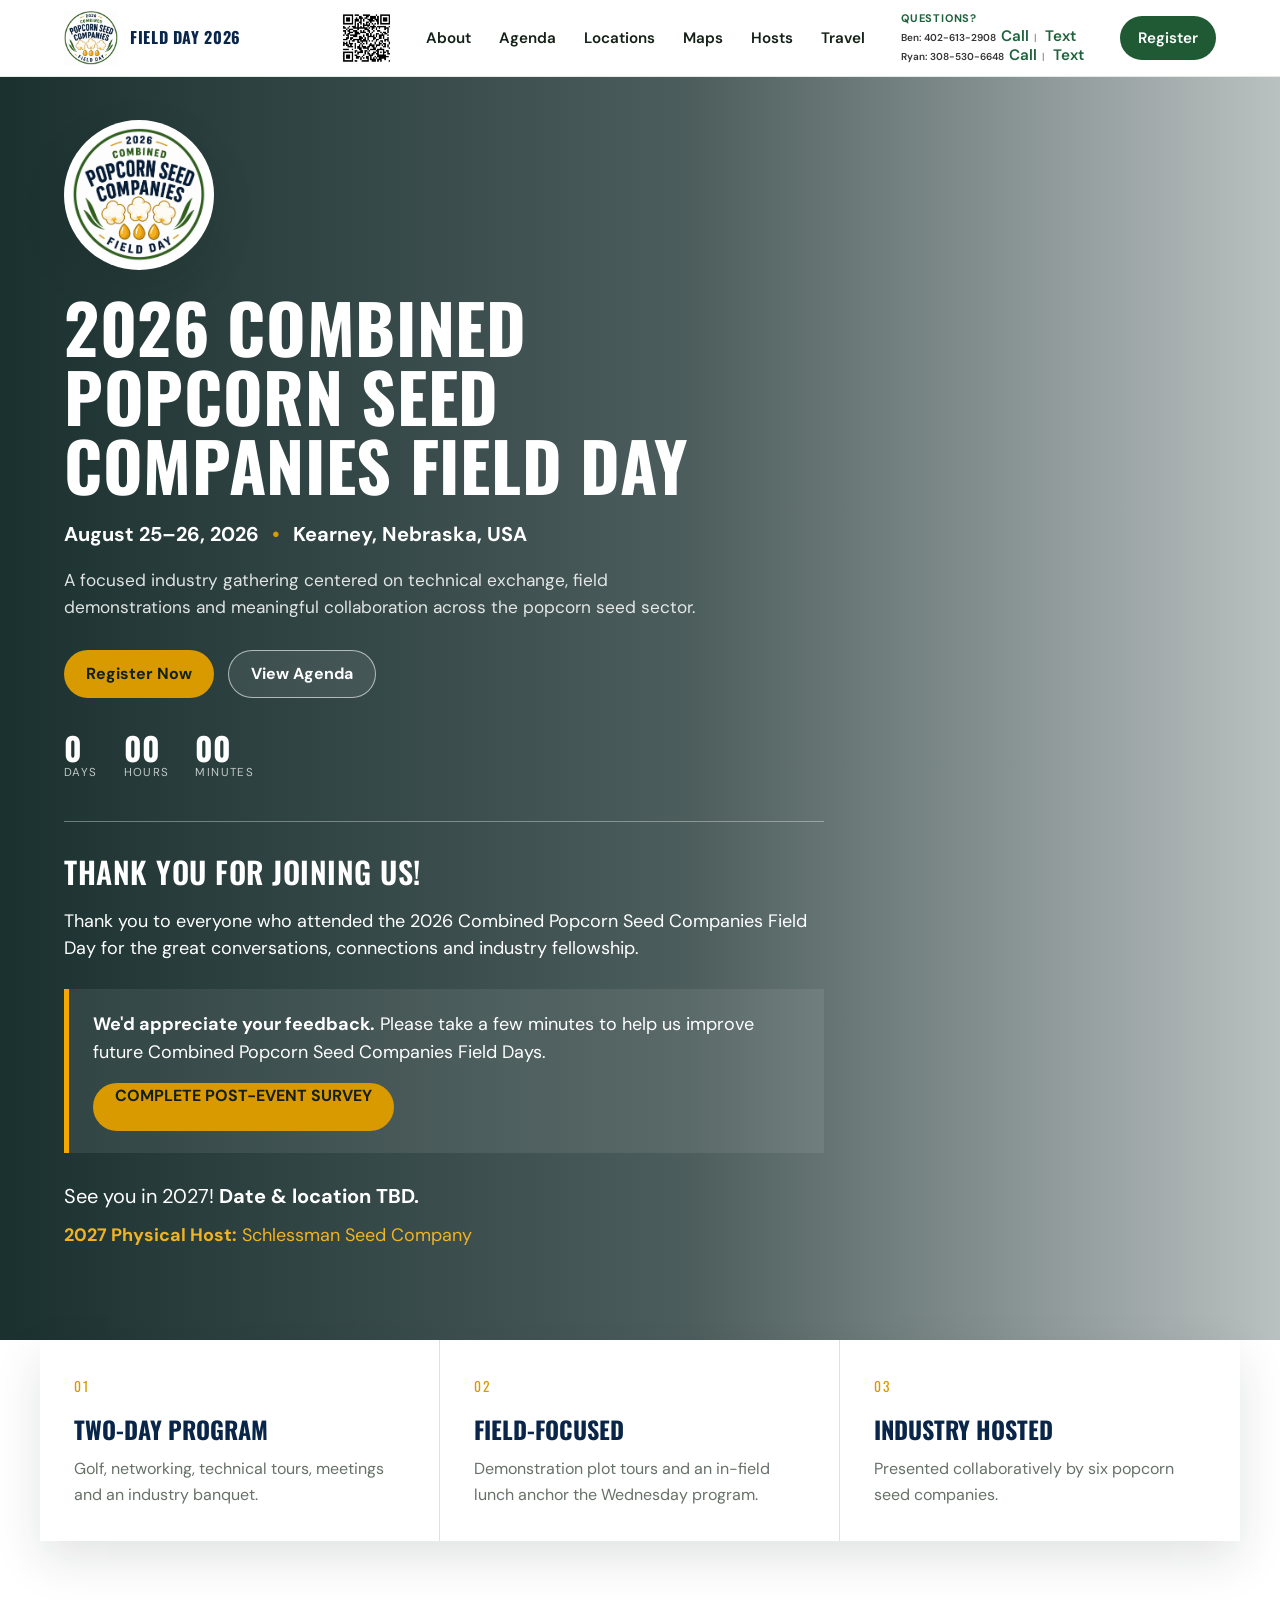
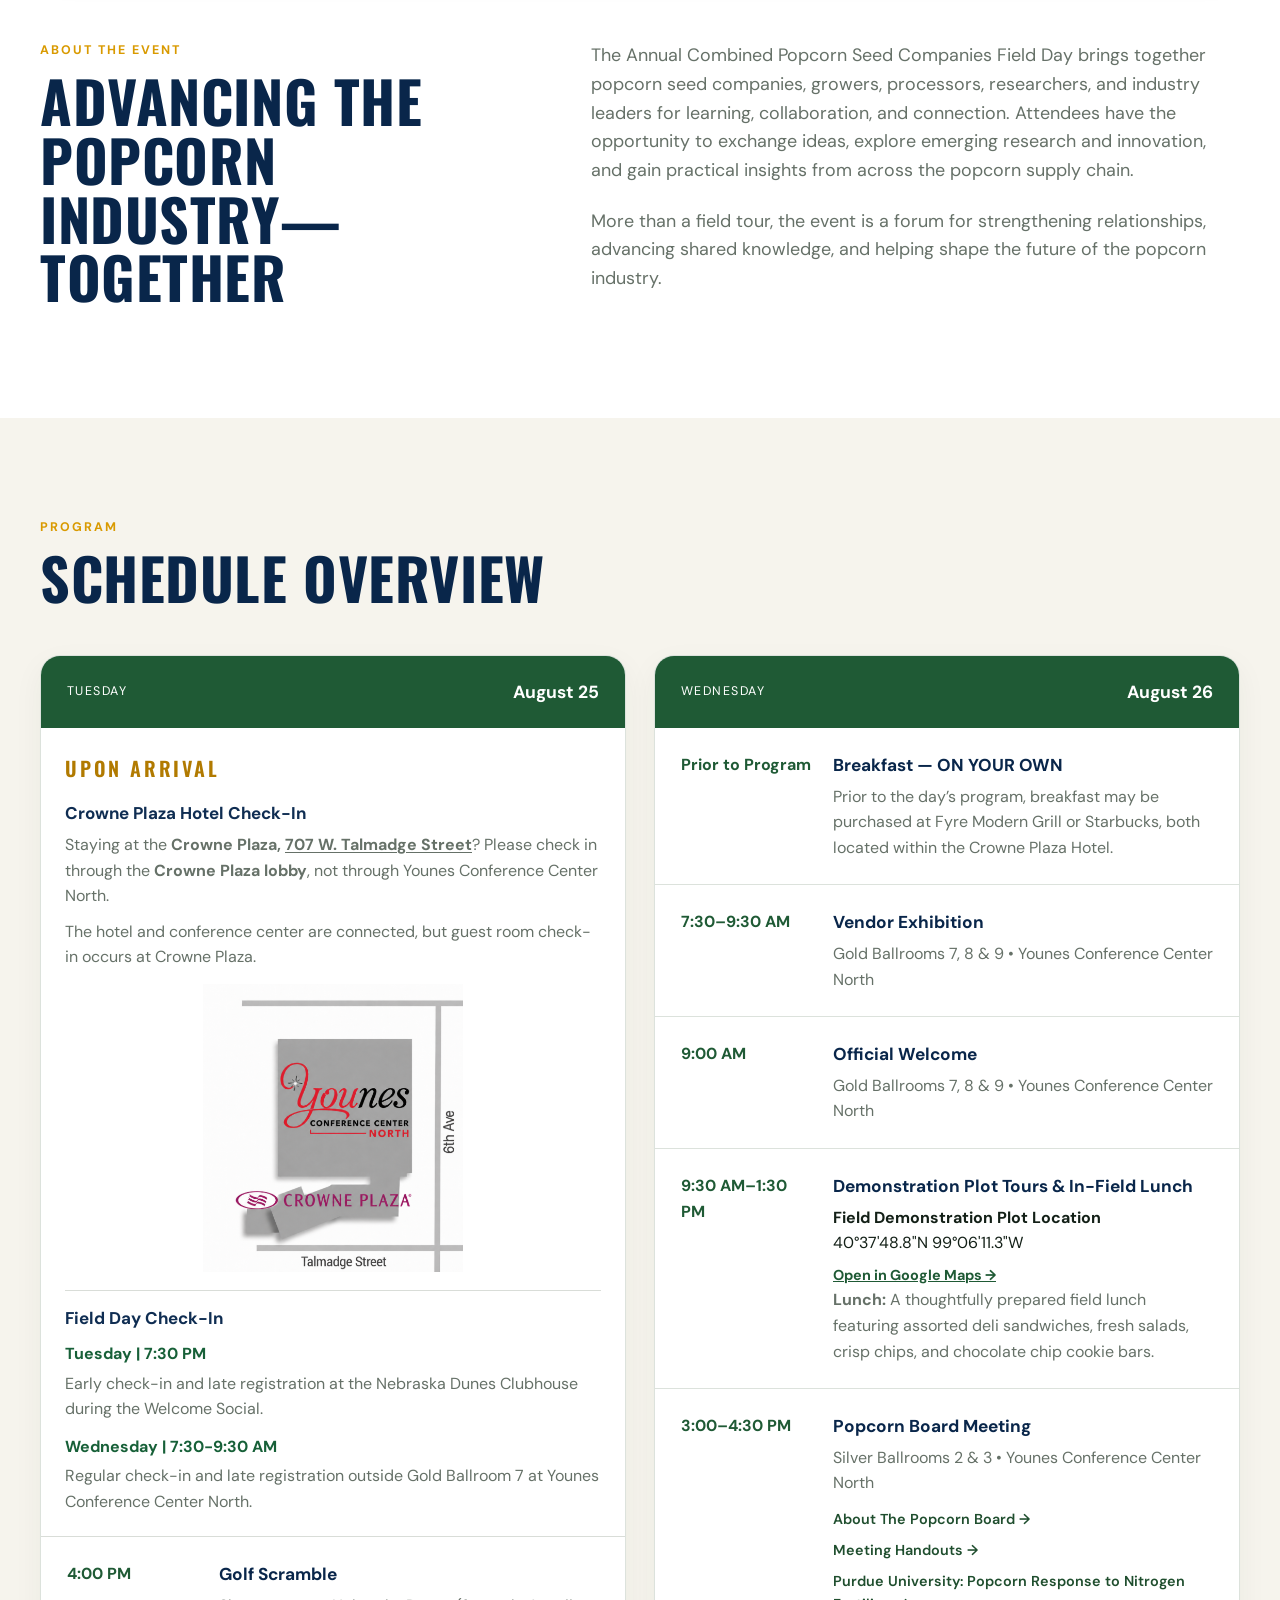
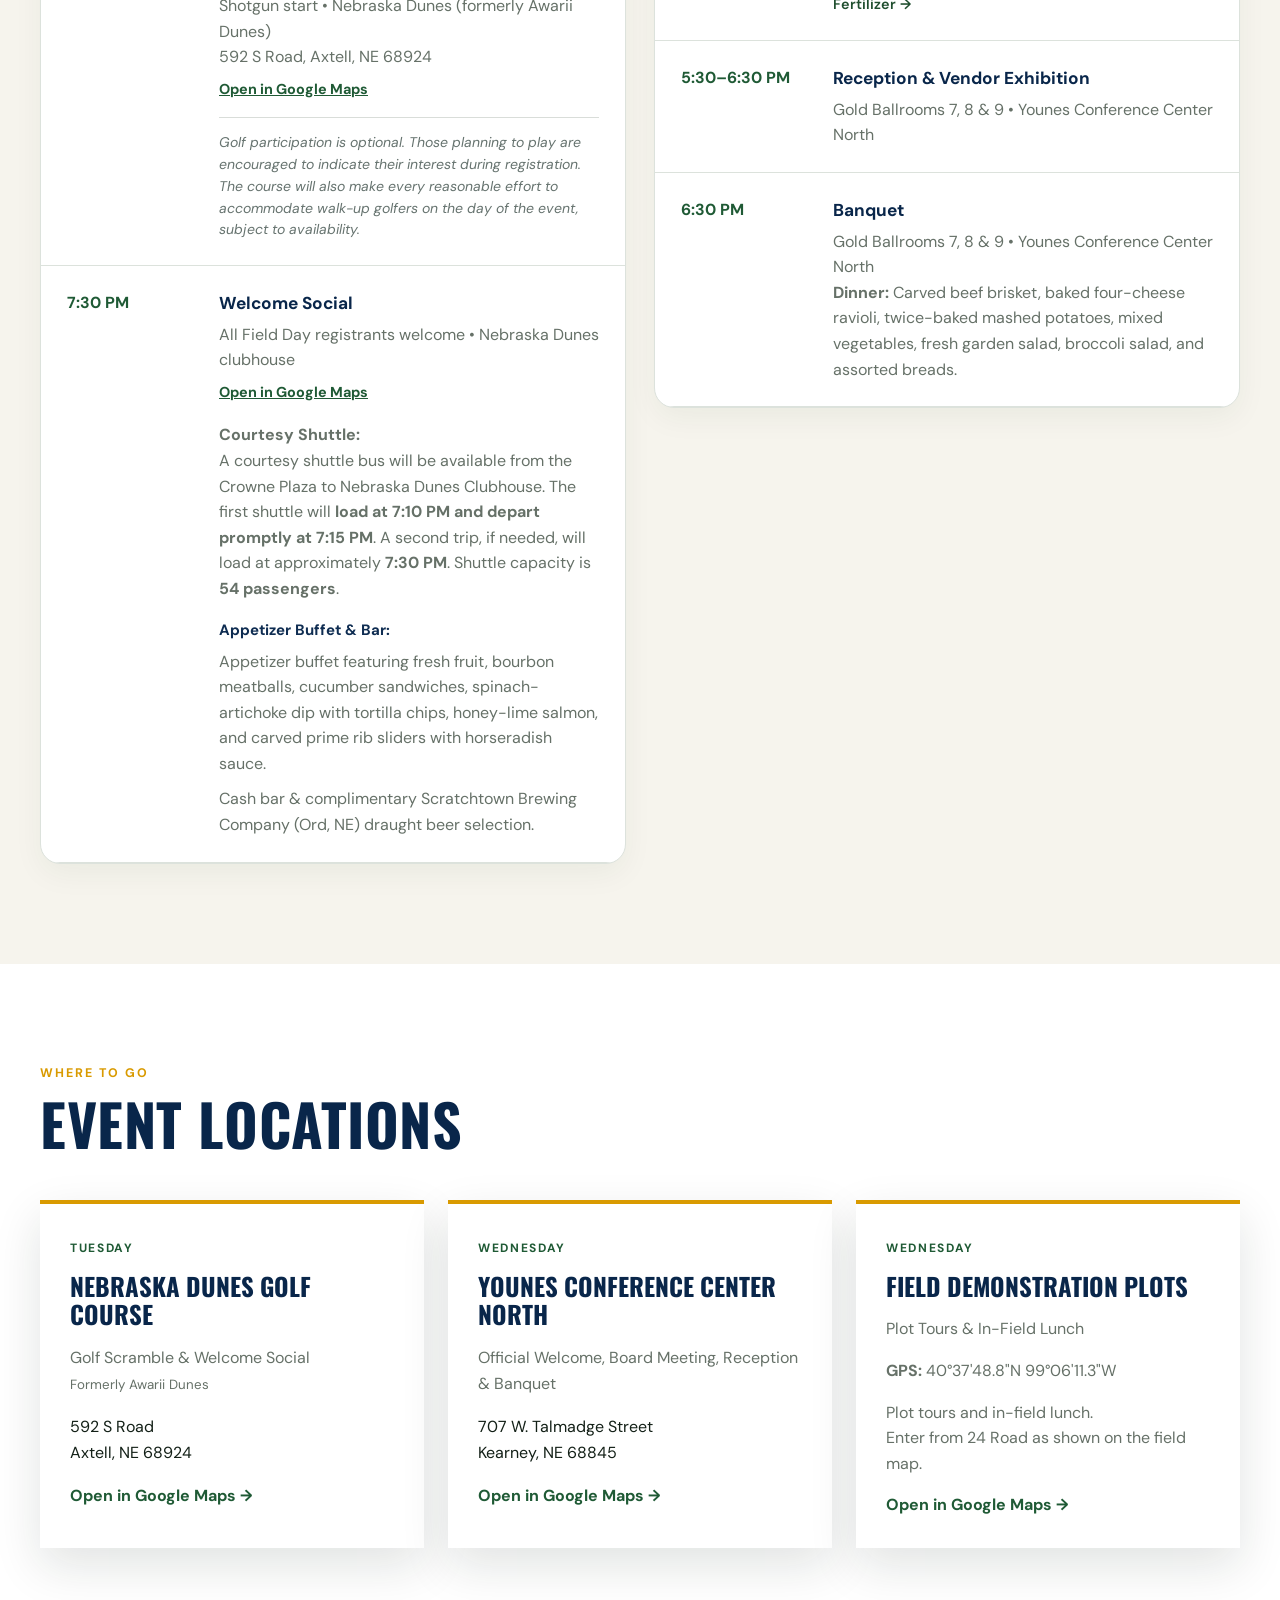
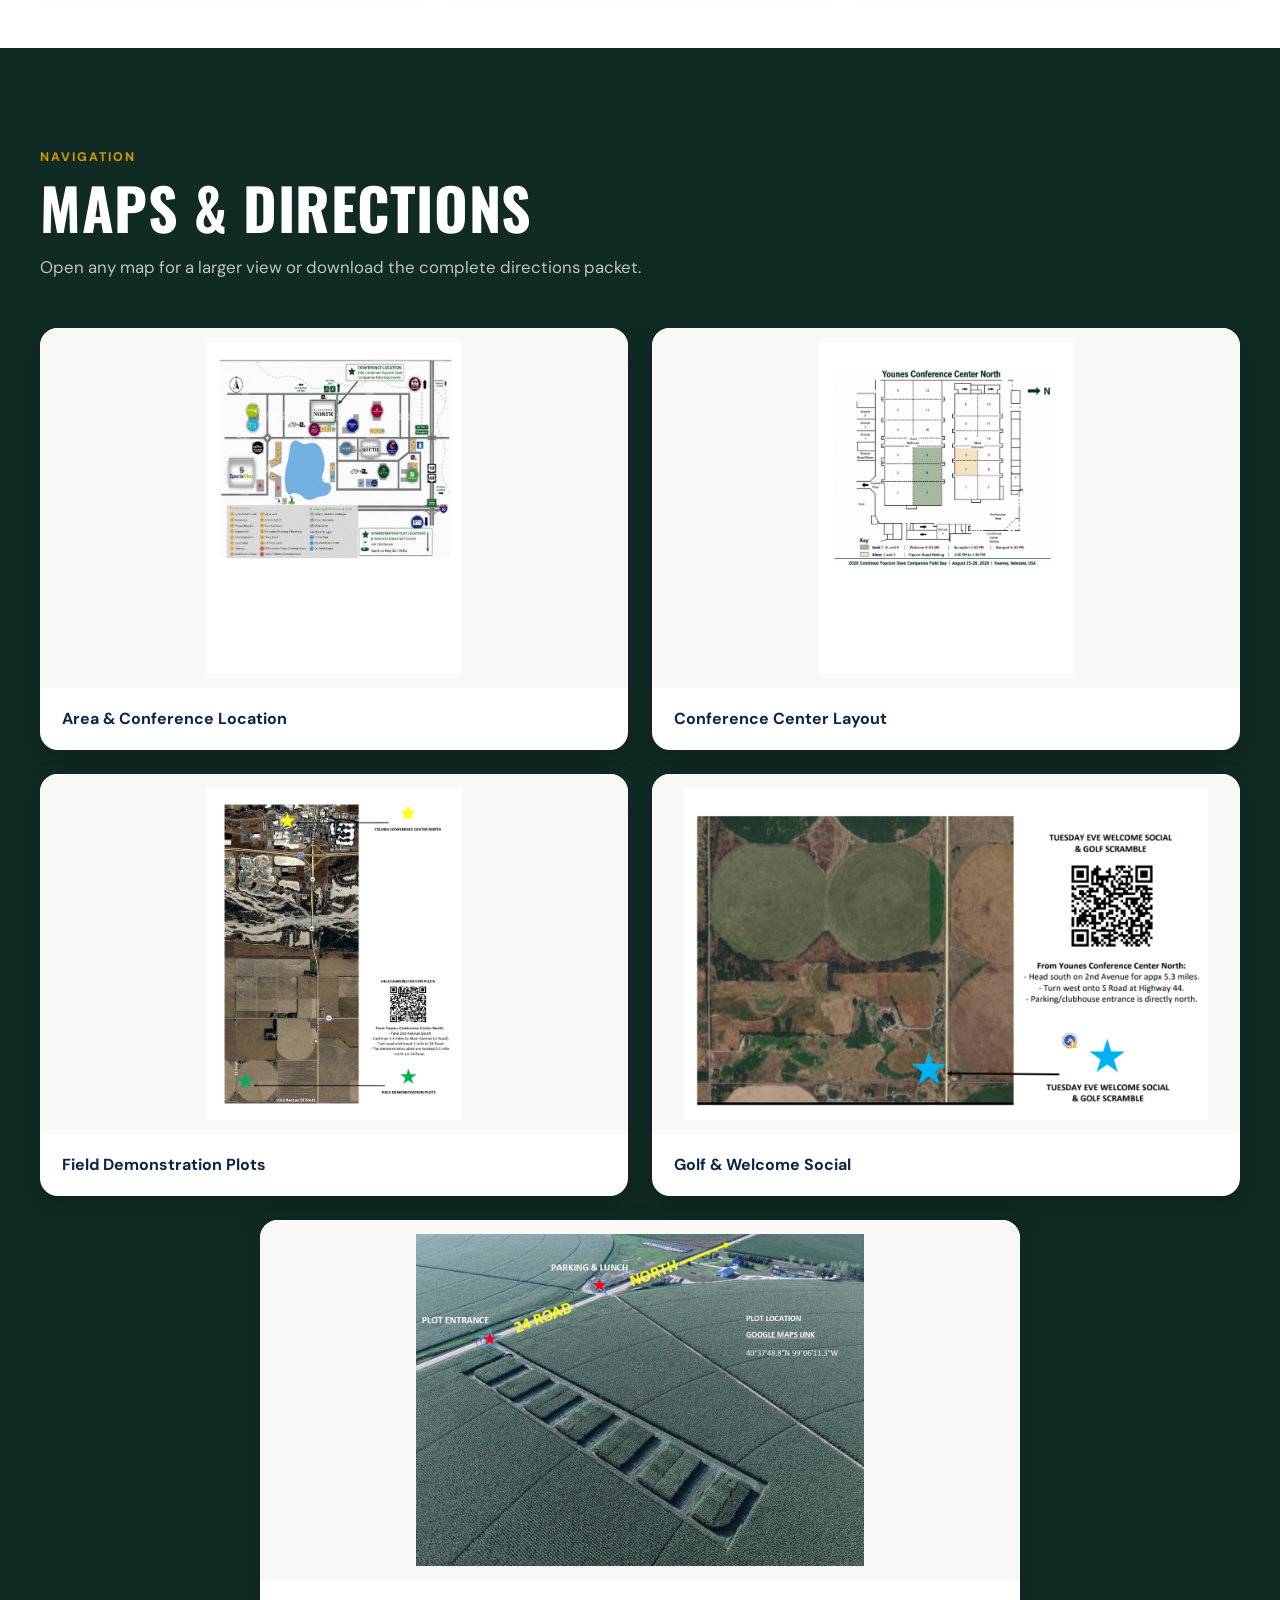
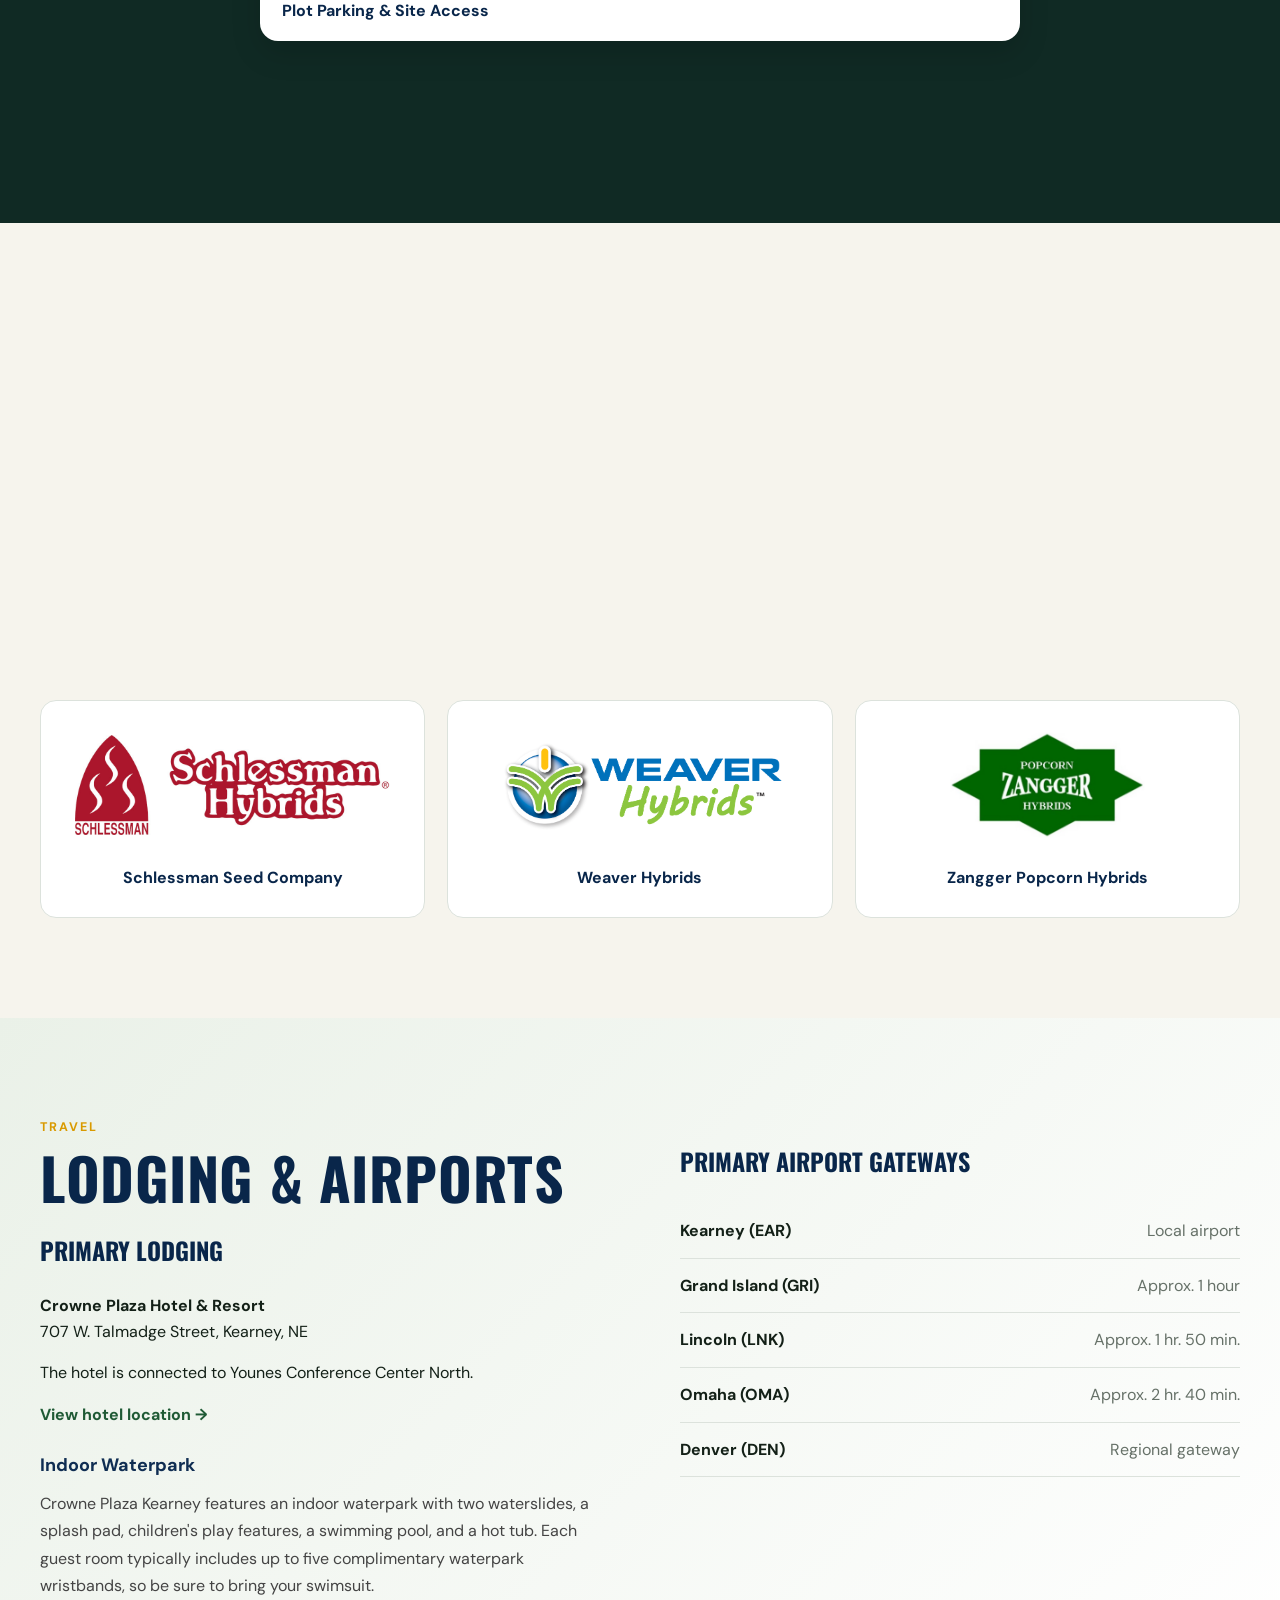
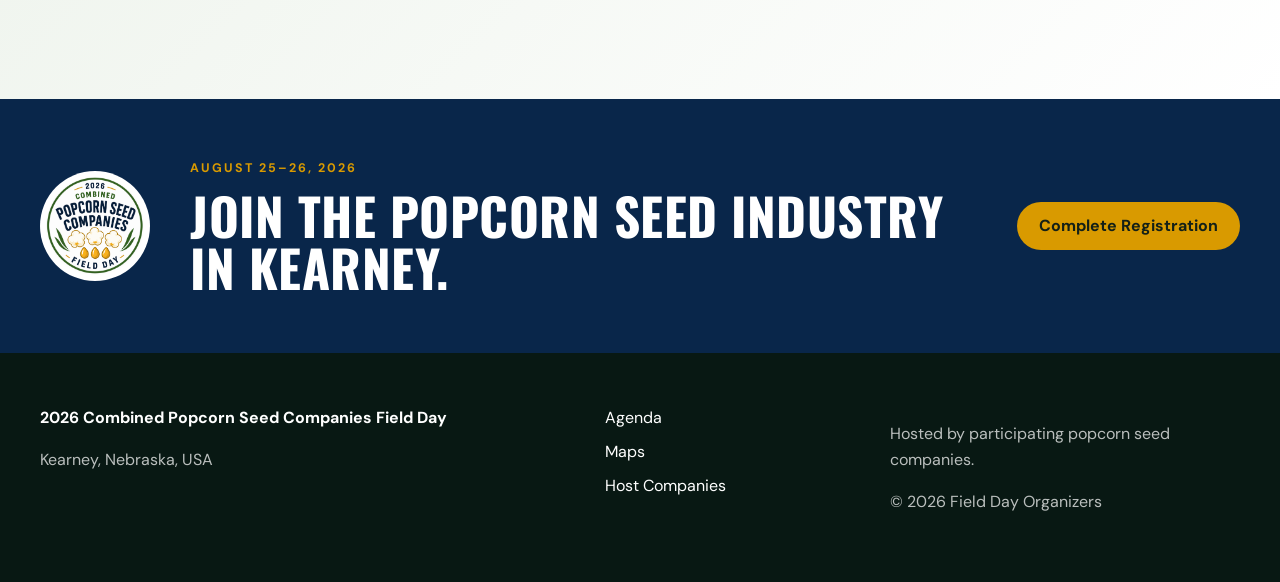
==== commit 472e59ef: "Update index.html" ====
--- a/index.html
+++ b/index.html
@@ -62,18 +62,8 @@
     <section class="hero">
       <div class="hero-overlay"></div>
       <div class="hero-inner reveal">
-     <div class="hero-logo-survey-row">
-
-  <img class="hero-logo" src="event-logo.png" alt="">
-
-  <a class="hero-survey-button"
-     href="https://forms.gle/iBQyL8Hyh37x3cRb9"
-     target="_blank"
-     rel="noopener">
-    POST-EVENT SURVEY
-  </a>
-
-</div>
+        
+<img class="hero-logo" src="event-logo.png" alt="">
 
 <h1>2026 Combined Popcorn Seed Companies <span class="no-break">Field Day</span></h1>
         <p class="hero-meta">August 25–26, 2026 <span>•</span> Kearney, Nebraska, USA</p>
--- a/styles.css
+++ b/styles.css
@@ -490,3 +490,52 @@
 .post-event-survey-cta .button {
   display: inline-block;
 }
+/* Hero logo + post-event survey */
+.hero-logo-survey-row {
+  display: flex;
+  align-items: center;
+  gap: 28px;
+  margin-bottom: 28px;
+}
+
+.hero-logo-survey-row .hero-logo {
+  margin: 0;
+}
+
+.hero-survey-button {
+  display: inline-flex;
+  align-items: center;
+  justify-content: center;
+  padding: 14px 24px;
+
+  background: #f5a800;
+  color: #0f2d52;
+
+  font-family: "Oswald", sans-serif;
+  font-size: 18px;
+  font-weight: 700;
+  letter-spacing: 0.7px;
+
+  text-decoration: none;
+  border-radius: 4px;
+  white-space: nowrap;
+
+  transition: transform 0.2s ease, opacity 0.2s ease;
+}
+
+.hero-survey-button:hover {
+  transform: translateY(-2px);
+  opacity: 0.92;
+}
+
+@media (max-width: 650px) {
+  .hero-logo-survey-row {
+    gap: 16px;
+    align-items: center;
+  }
+
+  .hero-survey-button {
+    padding: 11px 15px;
+    font-size: 15px;
+  }
+}
